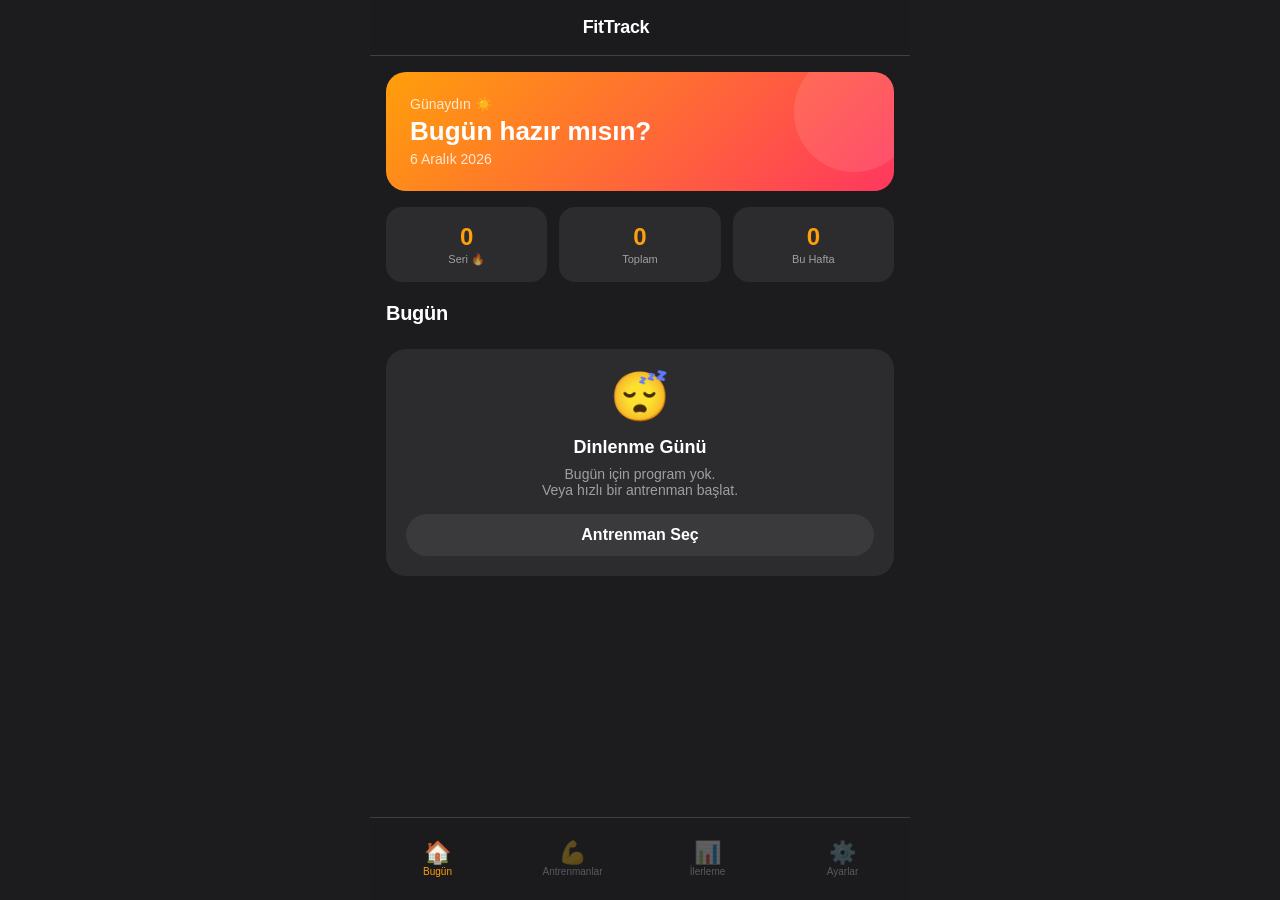
==== docs/index.html @ 22bdd84f "initial: FitTrack v1.1" ====
﻿<!DOCTYPE html>
<html lang="tr">
<head>
  <meta charset="UTF-8">
  <meta name="viewport" content="width=device-width, initial-scale=1.0, viewport-fit=cover, user-scalable=no">
  <meta name="theme-color" content="#1C1C1E">

  <!-- iOS PWA -->
  <meta name="apple-mobile-web-app-capable" content="yes">
  <meta name="apple-mobile-web-app-status-bar-style" content="black-translucent">
  <meta name="apple-mobile-web-app-title" content="FitTrack">

  <!-- iOS Icons -->
  <link rel="apple-touch-icon" href="icon-192.png">
  <link rel="apple-touch-icon" sizes="180x180" href="icon-192.png">

  <link rel="icon" type="image/png" sizes="192x192" href="icon-192.png">
  <link rel="manifest" href="manifest.json">

  <title>FitTrack — Antrenman Takibi</title>
  <style>
/* ═══════════════════════════════════════════════
   FitTrack — Dark Design System
   ═══════════════════════════════════════════════ */

/* ── Reset & Base ─────────────────────────────── */
*, *::before, *::after { box-sizing: border-box; margin: 0; padding: 0; }

:root {
  /* Backgrounds */
  --bg-primary:   #1C1C1E;
  --bg-secondary: #2C2C2E;
  --bg-tertiary:  #3A3A3C;
  --bg-elevated:  #48484A;

  /* Brand */
  --primary:      #FF9F0A;
  --primary-dim:  rgba(255,159,10,.18);
  --accent:       #FF375F;
  --accent-dim:   rgba(255,55,95,.18);
  --success:      #30D158;
  --success-dim:  rgba(48,209,88,.18);
  --info:         #0A84FF;
  --info-dim:     rgba(10,132,255,.18);
  --warning:      #FFD60A;

  /* Text */
  --text-primary:   #FFFFFF;
  --text-secondary: rgba(235,235,245,.6);
  --text-tertiary:  rgba(235,235,245,.3);
  --text-on-accent: #FFFFFF;

  /* Separators */
  --separator:       rgba(84,84,88,.65);
  --separator-solid: #38383A;

  /* Shadows */
  --shadow-sm: 0 1px 3px rgba(0,0,0,.4);
  --shadow-md: 0 4px 12px rgba(0,0,0,.5);
  --shadow-lg: 0 8px 32px rgba(0,0,0,.6);

  /* Radius */
  --r-sm: 8px;
  --r-md: 12px;
  --r-lg: 16px;
  --r-xl: 20px;
  --r-full: 9999px;

  /* Spacing */
  --sp-1: 4px;
  --sp-2: 8px;
  --sp-3: 12px;
  --sp-4: 16px;
  --sp-5: 20px;
  --sp-6: 24px;
  --sp-8: 32px;

  /* Layout */
  --header-h: 56px;
  --tab-h:    83px;
  --max-w:    540px;

  /* Typography */
  --font-base: -apple-system, BlinkMacSystemFont, 'SF Pro Display', 'Segoe UI', sans-serif;
}

html { font-size: 16px; -webkit-text-size-adjust: 100%; }

body {
  font-family: var(--font-base);
  background: var(--bg-primary);
  color: var(--text-primary);
  height: 100dvh;
  overflow: hidden;
  -webkit-tap-highlight-color: transparent;
  -webkit-user-select: none;
  user-select: none;
}

/* ── App Shell ───────────────────────────────── */
#app {
  display: flex;
  flex-direction: column;
  height: 100dvh;
  max-width: var(--max-w);
  margin: 0 auto;
  position: relative;
}

/* ── Header ──────────────────────────────────── */
.app-header {
  display: flex;
  align-items: center;
  justify-content: space-between;
  height: var(--header-h);
  padding: 0 var(--sp-4);
  padding-top: env(safe-area-inset-top);
  background: rgba(28,28,30,.9);
  backdrop-filter: saturate(180%) blur(12px);
  -webkit-backdrop-filter: saturate(180%) blur(12px);
  border-bottom: 1px solid var(--separator);
  position: sticky;
  top: 0;
  z-index: 100;
  flex-shrink: 0;
}

.header-title {
  font-size: 18px;
  font-weight: 700;
  letter-spacing: -.3px;
  color: var(--text-primary);
  flex: 1;
  text-align: center;
}

.header-actions {
  display: flex;
  gap: var(--sp-2);
  min-width: 48px;
  justify-content: flex-end;
}

/* ── Main Content ────────────────────────────── */
.main-content {
  flex: 1;
  overflow-y: auto;
  overflow-x: hidden;
  -webkit-overflow-scrolling: touch;
  overscroll-behavior: contain;
  padding-bottom: calc(var(--tab-h) + var(--sp-4));
}

/* ── Tab Bar ─────────────────────────────────── */
.tab-bar {
  display: flex;
  background: rgba(28,28,30,.92);
  backdrop-filter: saturate(180%) blur(12px);
  -webkit-backdrop-filter: saturate(180%) blur(12px);
  border-top: 1px solid var(--separator);
  padding-bottom: env(safe-area-inset-bottom);
  height: var(--tab-h);
  position: sticky;
  bottom: 0;
  flex-shrink: 0;
  z-index: 100;
}

.tab-btn {
  flex: 1;
  display: flex;
  flex-direction: column;
  align-items: center;
  justify-content: center;
  gap: 2px;
  background: none;
  border: none;
  color: var(--text-tertiary);
  cursor: pointer;
  padding: var(--sp-2) 0;
  transition: color .15s;
  -webkit-tap-highlight-color: transparent;
}

.tab-btn.active {
  color: var(--primary);
}

.tab-icon { font-size: 22px; line-height: 1; }
.tab-label { font-size: 10px; font-weight: 500; }

/* ── Buttons ─────────────────────────────────── */
.btn {
  display: inline-flex;
  align-items: center;
  justify-content: center;
  gap: var(--sp-2);
  padding: 12px var(--sp-5);
  border: none;
  border-radius: var(--r-full);
  font-family: var(--font-base);
  font-size: 16px;
  font-weight: 600;
  cursor: pointer;
  transition: opacity .12s, transform .08s;
  -webkit-tap-highlight-color: transparent;
  white-space: nowrap;
}

.btn:active { opacity: .75; transform: scale(.97); }

.btn-primary   { background: var(--primary); color: #000; }
.btn-accent    { background: var(--accent);  color: #fff; }
.btn-success   { background: var(--success); color: #000; }
.btn-secondary { background: var(--bg-tertiary); color: var(--text-primary); }
.btn-ghost     { background: transparent; color: var(--text-secondary); border: 1px solid var(--separator); }
.btn-danger    { background: var(--accent); color: #fff; }
.btn-block     { width: 100%; }

.btn-sm { font-size: 14px; padding: 8px var(--sp-4); }
.btn-xs { font-size: 12px; padding: 6px var(--sp-3); border-radius: var(--r-sm); }

.btn-icon {
  background: none;
  border: none;
  color: var(--text-secondary);
  font-size: 18px;
  cursor: pointer;
  padding: var(--sp-2);
  border-radius: var(--r-full);
  min-width: 36px;
  min-height: 36px;
  display: flex;
  align-items: center;
  justify-content: center;
  -webkit-tap-highlight-color: transparent;
  transition: background .12s;
}
.btn-icon:active { background: var(--bg-tertiary); }

/* ── Cards ───────────────────────────────────── */
.card {
  background: var(--bg-secondary);
  border-radius: var(--r-lg);
  padding: var(--sp-4);
  box-shadow: var(--shadow-sm);
}

.card-list {
  display: flex;
  flex-direction: column;
  gap: var(--sp-3);
  padding: var(--sp-4);
}

/* Workout Card */
.workout-card {
  background: var(--bg-secondary);
  border-radius: var(--r-lg);
  padding: var(--sp-4);
  display: flex;
  align-items: center;
  gap: var(--sp-3);
  cursor: pointer;
  transition: background .12s;
  box-shadow: var(--shadow-sm);
}
.workout-card:active { background: var(--bg-tertiary); }

.workout-card-icon {
  width: 48px;
  height: 48px;
  border-radius: var(--r-md);
  display: flex;
  align-items: center;
  justify-content: center;
  font-size: 24px;
  flex-shrink: 0;
}

.workout-card-body { flex: 1; min-width: 0; }
.workout-card-name { font-size: 16px; font-weight: 600; }
.workout-card-meta { font-size: 13px; color: var(--text-secondary); margin-top: 2px; }
.workout-card-chevron { color: var(--text-tertiary); font-size: 18px; }

/* Exercise Card */
.exercise-card {
  background: var(--bg-secondary);
  border-radius: var(--r-lg);
  padding: var(--sp-4);
  display: flex;
  align-items: center;
  gap: var(--sp-3);
  cursor: pointer;
  transition: background .12s;
}
.exercise-card:active { background: var(--bg-tertiary); }
.exercise-card.selected { background: var(--primary-dim); border: 1px solid var(--primary); }

.exercise-card-icon {
  width: 44px;
  height: 44px;
  border-radius: var(--r-md);
  background: var(--bg-tertiary);
  display: flex;
  align-items: center;
  justify-content: center;
  font-size: 22px;
  flex-shrink: 0;
}

.exercise-card-body { flex: 1; min-width: 0; }
.exercise-card-name { font-size: 15px; font-weight: 600; }
.exercise-card-sub  { font-size: 12px; color: var(--text-secondary); margin-top: 2px; }
.exercise-card-check { color: var(--primary); font-size: 20px; }

/* ── Section Headers ─────────────────────────── */
.section-header {
  padding: var(--sp-5) var(--sp-4) var(--sp-2);
  display: flex;
  align-items: center;
  justify-content: space-between;
}

.section-title {
  font-size: 20px;
  font-weight: 700;
  letter-spacing: -.3px;
}

.section-action {
  font-size: 14px;
  color: var(--primary);
  cursor: pointer;
  background: none;
  border: none;
  font-family: var(--font-base);
  font-weight: 500;
  padding: 0;
}

/* ── Badge / Chip ────────────────────────────── */
.badge {
  display: inline-flex;
  align-items: center;
  padding: 3px 10px;
  border-radius: var(--r-full);
  font-size: 12px;
  font-weight: 600;
}

.badge-push    { background: rgba(255,159,10,.2); color: #FF9F0A; }
.badge-pull    { background: rgba(10,132,255,.2); color: #0A84FF; }
.badge-legs    { background: rgba(48,209,88,.2);  color: #30D158; }
.badge-core    { background: rgba(255,214,10,.2); color: #FFD60A; }
.badge-fullbody{ background: rgba(191,90,242,.2); color: #BF5AF2; }
.badge-cardio  { background: rgba(255,55,95,.2);  color: #FF375F; }
.badge-esneklik{ background: rgba(100,210,255,.2);color: #64D2FF; }

.category-chips {
  display: flex;
  gap: var(--sp-2);
  padding: var(--sp-2) var(--sp-4);
  overflow-x: auto;
  scrollbar-width: none;
  flex-shrink: 0;
}
.category-chips::-webkit-scrollbar { display: none; }

.chip {
  flex-shrink: 0;
  padding: 6px 14px;
  border-radius: var(--r-full);
  font-size: 13px;
  font-weight: 600;
  background: var(--bg-secondary);
  color: var(--text-secondary);
  border: none;
  cursor: pointer;
  transition: background .12s, color .12s;
  -webkit-tap-highlight-color: transparent;
}
.chip.active { background: var(--primary); color: #000; }

/* ── Forms / Inputs ──────────────────────────── */
.form-group { display: flex; flex-direction: column; gap: var(--sp-2); }

.form-label {
  font-size: 13px;
  font-weight: 500;
  color: var(--text-secondary);
  padding-left: 2px;
}

.form-input, .form-textarea, .form-select {
  background: var(--bg-secondary);
  border: 1px solid var(--separator);
  border-radius: var(--r-md);
  color: var(--text-primary);
  font-family: var(--font-base);
  font-size: 16px;
  padding: 12px var(--sp-4);
  width: 100%;
  outline: none;
  -webkit-appearance: none;
  appearance: none;
  transition: border-color .15s;
}
.form-input:focus, .form-textarea:focus {
  border-color: var(--primary);
}
.form-textarea { resize: none; min-height: 80px; }

.form-section {
  background: var(--bg-secondary);
  border-radius: var(--r-lg);
  padding: var(--sp-4);
  display: flex;
  flex-direction: column;
  gap: var(--sp-4);
  margin: 0 var(--sp-4);
}

/* ── Toast ───────────────────────────────────── */
#toast-container {
  position: fixed;
  top: calc(var(--header-h) + env(safe-area-inset-top) + var(--sp-3));
  left: 50%;
  transform: translateX(-50%);
  z-index: 300;
  display: flex;
  flex-direction: column;
  gap: var(--sp-2);
  pointer-events: none;
  width: calc(100% - var(--sp-8));
  max-width: 380px;
}

.toast {
  background: var(--bg-elevated);
  color: var(--text-primary);
  padding: 12px var(--sp-4);
  border-radius: var(--r-lg);
  font-size: 14px;
  font-weight: 500;
  box-shadow: var(--shadow-lg);
  animation: toastIn .25s ease-out;
  border-left: 3px solid var(--primary);
}
.toast.error  { border-left-color: var(--accent); }
.toast.success{ border-left-color: var(--success); }

@keyframes toastIn {
  from { opacity: 0; transform: translateY(-8px) scale(.96); }
  to   { opacity: 1; transform: translateY(0) scale(1); }
}

/* ── Modal ───────────────────────────────────── */
.modal-overlay {
  position: fixed;
  inset: 0;
  background: rgba(0,0,0,.7);
  z-index: 200;
  display: flex;
  align-items: flex-end;
  padding-bottom: env(safe-area-inset-bottom);
}
.modal-overlay.centered { align-items: center; padding: var(--sp-4); }
.modal-overlay.hidden { display: none; }

.modal-card {
  background: var(--bg-secondary);
  border-radius: var(--r-xl) var(--r-xl) 0 0;
  padding: var(--sp-6) var(--sp-4) var(--sp-4);
  width: 100%;
  max-width: var(--max-w);
  margin: 0 auto;
  box-shadow: var(--shadow-lg);
  animation: slideUp .25s ease-out;
}
.modal-overlay.centered .modal-card {
  border-radius: var(--r-xl);
}

@keyframes slideUp {
  from { transform: translateY(30px); opacity: .5; }
  to   { transform: translateY(0);    opacity: 1; }
}

.modal-title { font-size: 18px; font-weight: 700; margin-bottom: var(--sp-2); }
.modal-message { font-size: 15px; color: var(--text-secondary); margin-bottom: var(--sp-5); }

.modal-actions {
  display: flex;
  flex-direction: column;
  gap: var(--sp-3);
}

/* ── Rest Timer Overlay ──────────────────────── */
.rest-overlay {
  position: fixed;
  inset: 0;
  background: rgba(0,0,0,.92);
  z-index: 250;
  display: flex;
  align-items: center;
  justify-content: center;
}
.rest-overlay.hidden { display: none; }

.rest-card {
  display: flex;
  flex-direction: column;
  align-items: center;
  gap: var(--sp-5);
  padding: var(--sp-6);
}

.rest-label {
  font-size: 16px;
  color: var(--text-secondary);
  font-weight: 500;
  letter-spacing: .5px;
  text-transform: uppercase;
  font-size: 12px;
}

.rest-timer-wrap {
  position: relative;
  width: 160px;
  height: 160px;
  display: flex;
  align-items: center;
  justify-content: center;
}

.rest-ring {
  position: absolute;
  inset: 0;
  transform: rotate(-90deg);
  width: 100%;
  height: 100%;
}

.rest-ring-bg {
  fill: none;
  stroke: var(--bg-tertiary);
  stroke-width: 8;
}

.rest-ring-fg {
  fill: none;
  stroke: var(--primary);
  stroke-width: 8;
  stroke-linecap: round;
  stroke-dasharray: 327;
  stroke-dashoffset: 0;
  transition: stroke-dashoffset 1s linear;
}

.rest-countdown {
  font-size: 56px;
  font-weight: 700;
  color: var(--text-primary);
  font-variant-numeric: tabular-nums;
  position: relative;
  z-index: 1;
}

.rest-presets {
  display: flex;
  gap: var(--sp-2);
}

.preset-btn {
  padding: 6px 14px;
  border-radius: var(--r-full);
  background: var(--bg-secondary);
  color: var(--text-secondary);
  border: none;
  font-size: 13px;
  font-weight: 600;
  cursor: pointer;
  font-family: var(--font-base);
  transition: background .12s, color .12s;
}
.preset-btn.active { background: var(--primary); color: #000; }

.rest-actions {
  display: flex;
  gap: var(--sp-3);
}

/* ── Fullscreen Overlays ─────────────────────── */
.fullscreen-overlay {
  position: fixed;
  inset: 0;
  background: var(--bg-primary);
  z-index: 150;
  display: flex;
  flex-direction: column;
  max-width: var(--max-w);
  margin: 0 auto;
}
.fullscreen-overlay.hidden { display: none; }

.overlay-header {
  display: flex;
  align-items: center;
  justify-content: space-between;
  padding: calc(env(safe-area-inset-top) + var(--sp-3)) var(--sp-4) var(--sp-3);
  border-bottom: 1px solid var(--separator);
  flex-shrink: 0;
}
.overlay-header h2 {
  font-size: 17px;
  font-weight: 600;
}

.overlay-search {
  padding: var(--sp-2) var(--sp-4);
  flex-shrink: 0;
}

.search-input {
  background: var(--bg-secondary);
  border: 1px solid var(--separator);
  border-radius: var(--r-full);
  color: var(--text-primary);
  font-family: var(--font-base);
  font-size: 16px;
  padding: 10px var(--sp-4);
  width: 100%;
  outline: none;
  -webkit-appearance: none;
}

.overlay-list {
  flex: 1;
  overflow-y: auto;
  -webkit-overflow-scrolling: touch;
  padding: var(--sp-2) var(--sp-4) var(--sp-8);
  display: flex;
  flex-direction: column;
  gap: var(--sp-2);
}

/* ── Home Screen ─────────────────────────────── */
.home-hero {
  margin: var(--sp-4);
  background: linear-gradient(135deg, #FF9F0A 0%, #FF375F 100%);
  border-radius: var(--r-xl);
  padding: var(--sp-6);
  position: relative;
  overflow: hidden;
}
.home-hero::after {
  content: '';
  position: absolute;
  right: -20px;
  top: -20px;
  width: 120px;
  height: 120px;
  border-radius: 50%;
  background: rgba(255,255,255,.1);
}

.home-hero-greeting { font-size: 14px; color: rgba(255,255,255,.8); font-weight: 500; }
.home-hero-title { font-size: 26px; font-weight: 800; color: #fff; margin-top: var(--sp-1); }
.home-hero-subtitle { font-size: 14px; color: rgba(255,255,255,.8); margin-top: var(--sp-1); }

.stats-row {
  display: grid;
  grid-template-columns: repeat(3, 1fr);
  gap: var(--sp-3);
  padding: 0 var(--sp-4);
  margin-top: var(--sp-4);
}

.stat-card {
  background: var(--bg-secondary);
  border-radius: var(--r-lg);
  padding: var(--sp-4);
  text-align: center;
}
.stat-card-value { font-size: 24px; font-weight: 700; color: var(--primary); }
.stat-card-label { font-size: 11px; color: var(--text-secondary); margin-top: 2px; font-weight: 500; }

.today-workout-card {
  margin: var(--sp-4);
  background: var(--bg-secondary);
  border-radius: var(--r-xl);
  padding: var(--sp-5);
  cursor: pointer;
  transition: background .12s;
}
.today-workout-card:active { background: var(--bg-tertiary); }

.today-badge {
  font-size: 11px;
  font-weight: 700;
  color: var(--primary);
  text-transform: uppercase;
  letter-spacing: .5px;
}
.today-workout-name {
  font-size: 20px;
  font-weight: 700;
  margin-top: var(--sp-2);
}
.today-workout-meta {
  font-size: 13px;
  color: var(--text-secondary);
  margin-top: var(--sp-1);
}
.today-start-btn {
  margin-top: var(--sp-4);
  width: 100%;
}

.rest-day-card {
  margin: var(--sp-4);
  background: var(--bg-secondary);
  border-radius: var(--r-xl);
  padding: var(--sp-5);
  text-align: center;
}
.rest-day-icon { font-size: 48px; }
.rest-day-title { font-size: 18px; font-weight: 700; margin-top: var(--sp-3); }
.rest-day-sub { font-size: 14px; color: var(--text-secondary); margin-top: var(--sp-2); }

/* ── Active Workout ──────────────────────────── */
.active-workout-wrap {
  display: flex;
  flex-direction: column;
  height: 100%;
  padding-bottom: 0;
}

.active-header {
  padding: var(--sp-4);
  background: var(--bg-secondary);
  border-radius: 0 0 var(--r-xl) var(--r-xl);
  flex-shrink: 0;
}
.active-timer {
  font-size: 14px;
  color: var(--text-secondary);
  text-align: center;
  margin-bottom: var(--sp-1);
}
.active-timer span {
  font-size: 28px;
  font-weight: 700;
  color: var(--primary);
  font-variant-numeric: tabular-nums;
}

.exercise-progress-bar {
  height: 4px;
  background: var(--bg-tertiary);
  border-radius: var(--r-full);
  overflow: hidden;
  margin-top: var(--sp-3);
}
.exercise-progress-fill {
  height: 100%;
  background: var(--primary);
  border-radius: var(--r-full);
  transition: width .3s ease;
}

.active-exercise-card {
  margin: var(--sp-4);
  background: var(--bg-secondary);
  border-radius: var(--r-xl);
  padding: var(--sp-5);
  flex-shrink: 0;
}
.active-exercise-badge {
  font-size: 11px;
  font-weight: 700;
  color: var(--text-secondary);
  text-transform: uppercase;
  letter-spacing: .5px;
}
.active-exercise-name {
  font-size: 22px;
  font-weight: 700;
  margin-top: var(--sp-1);
}
.active-exercise-target {
  font-size: 14px;
  color: var(--text-secondary);
  margin-top: var(--sp-2);
}

/* Set Table */
.set-table-wrap {
  margin: 0 var(--sp-4);
  flex: 1;
  overflow-y: auto;
  -webkit-overflow-scrolling: touch;
}

.set-table {
  width: 100%;
  border-collapse: collapse;
}

.set-table thead th {
  font-size: 12px;
  font-weight: 600;
  color: var(--text-tertiary);
  text-transform: uppercase;
  letter-spacing: .5px;
  padding: var(--sp-2) var(--sp-2);
  text-align: center;
}

.set-table tbody tr {
  border-bottom: 1px solid var(--separator);
}

.set-table tbody tr.set-done {
  background: var(--success-dim);
}

.set-table td {
  padding: var(--sp-3) var(--sp-2);
  text-align: center;
  font-size: 15px;
}

.set-num {
  width: 36px;
  font-weight: 600;
  color: var(--text-secondary);
}

.set-prev {
  font-size: 13px;
  color: var(--text-tertiary);
}

.set-input {
  background: var(--bg-tertiary);
  border: none;
  border-radius: var(--r-sm);
  color: var(--text-primary);
  font-family: var(--font-base);
  font-size: 16px;
  font-weight: 600;
  text-align: center;
  width: 60px;
  padding: 6px var(--sp-2);
  outline: none;
  -webkit-appearance: none;
}
.set-input:focus { border: 1px solid var(--primary); }

.set-check-btn {
  width: 36px;
  height: 36px;
  border-radius: var(--r-full);
  border: 2px solid var(--separator);
  background: none;
  color: var(--text-tertiary);
  font-size: 16px;
  cursor: pointer;
  display: flex;
  align-items: center;
  justify-content: center;
  transition: background .12s, border-color .12s;
}
.set-done .set-check-btn {
  background: var(--success);
  border-color: var(--success);
  color: #000;
}

.active-nav {
  display: flex;
  gap: var(--sp-3);
  padding: var(--sp-4);
  flex-shrink: 0;
}

.add-set-btn {
  display: flex;
  align-items: center;
  justify-content: center;
  gap: var(--sp-2);
  width: 100%;
  padding: var(--sp-3);
  background: var(--bg-secondary);
  border: 1px dashed var(--separator);
  border-radius: var(--r-md);
  color: var(--primary);
  font-family: var(--font-base);
  font-size: 14px;
  font-weight: 600;
  cursor: pointer;
  margin: var(--sp-3) var(--sp-4) 0;
}

/* ── Progress Screen ─────────────────────────── */
.progress-hero {
  margin: var(--sp-4);
  background: var(--bg-secondary);
  border-radius: var(--r-xl);
  padding: var(--sp-5);
}

.progress-stats {
  display: grid;
  grid-template-columns: repeat(2, 1fr);
  gap: var(--sp-3);
}

.progress-stat {
  text-align: center;
  padding: var(--sp-3);
  background: var(--bg-tertiary);
  border-radius: var(--r-md);
}
.progress-stat-val { font-size: 28px; font-weight: 700; color: var(--primary); }
.progress-stat-lbl { font-size: 12px; color: var(--text-secondary); margin-top: 2px; }

.chart-card {
  margin: 0 var(--sp-4);
  background: var(--bg-secondary);
  border-radius: var(--r-xl);
  padding: var(--sp-5);
}
.chart-title {
  font-size: 16px;
  font-weight: 700;
  margin-bottom: var(--sp-4);
}

canvas.bar-chart {
  width: 100%;
  display: block;
  border-radius: var(--r-sm);
}

/* Frequency Heatmap */
.heatmap-grid {
  display: grid;
  grid-template-columns: repeat(7, 1fr);
  gap: 4px;
  margin-top: var(--sp-3);
}

.heatmap-day {
  aspect-ratio: 1;
  border-radius: 3px;
  background: var(--bg-tertiary);
}
.heatmap-day.active-day { background: var(--primary); }

/* PR List */
.pr-list { display: flex; flex-direction: column; gap: var(--sp-2); }

.pr-item {
  display: flex;
  align-items: center;
  justify-content: space-between;
  background: var(--bg-secondary);
  border-radius: var(--r-md);
  padding: var(--sp-3) var(--sp-4);
}
.pr-name { font-size: 14px; font-weight: 600; }
.pr-val  { font-size: 14px; color: var(--primary); font-weight: 700; }

/* ── Settings Screen ─────────────────────────── */
.settings-section {
  margin: var(--sp-4);
  background: var(--bg-secondary);
  border-radius: var(--r-xl);
  overflow: hidden;
}

.settings-row {
  display: flex;
  align-items: center;
  justify-content: space-between;
  padding: var(--sp-4);
  border-bottom: 1px solid var(--separator);
  cursor: pointer;
  transition: background .1s;
}
.settings-row:last-child { border-bottom: none; }
.settings-row:active { background: var(--bg-tertiary); }

.settings-row-label {
  display: flex;
  flex-direction: column;
  gap: 2px;
}
.settings-row-title { font-size: 16px; font-weight: 500; }
.settings-row-sub   { font-size: 13px; color: var(--text-secondary); }
.settings-row-value { font-size: 14px; color: var(--text-secondary); }

/* Toggle Switch */
.toggle {
  width: 51px;
  height: 31px;
  background: var(--bg-tertiary);
  border-radius: var(--r-full);
  position: relative;
  cursor: pointer;
  transition: background .2s;
  flex-shrink: 0;
  border: none;
}
.toggle.on { background: var(--success); }
.toggle::after {
  content: '';
  position: absolute;
  width: 27px;
  height: 27px;
  background: #fff;
  border-radius: 50%;
  top: 2px;
  left: 2px;
  transition: transform .2s;
  box-shadow: 0 1px 4px rgba(0,0,0,.3);
}
.toggle.on::after { transform: translateX(20px); }

/* ── Workout Builder ─────────────────────────── */
.builder-exercise-item {
  display: flex;
  align-items: center;
  gap: var(--sp-3);
  background: var(--bg-secondary);
  border-radius: var(--r-lg);
  padding: var(--sp-3) var(--sp-4);
}

.builder-exercise-icon {
  font-size: 20px;
  width: 36px;
  text-align: center;
  flex-shrink: 0;
}
.builder-exercise-info { flex: 1 }
.builder-exercise-name { font-size: 15px; font-weight: 600; }
.builder-exercise-sets { font-size: 12px; color: var(--text-secondary); }
.builder-remove-btn {
  background: none;
  border: none;
  color: var(--accent);
  font-size: 20px;
  cursor: pointer;
  padding: var(--sp-1);
}

/* ── Log History ─────────────────────────────── */
.log-card {
  background: var(--bg-secondary);
  border-radius: var(--r-lg);
  padding: var(--sp-4);
}
.log-card-date  { font-size: 12px; color: var(--text-secondary); margin-bottom: var(--sp-1); }
.log-card-name  { font-size: 16px; font-weight: 700; }
.log-card-stats { display: flex; gap: var(--sp-4); margin-top: var(--sp-2); }
.log-card-stat  { font-size: 13px; color: var(--text-secondary); }
.log-card-stat strong { color: var(--primary); }

/* ── Empty States ────────────────────────────── */
.empty-state {
  text-align: center;
  padding: var(--sp-8) var(--sp-4);
  display: flex;
  flex-direction: column;
  align-items: center;
  gap: var(--sp-3);
}
.empty-state-icon { font-size: 56px; }
.empty-state-title { font-size: 20px; font-weight: 700; }
.empty-state-sub { font-size: 15px; color: var(--text-secondary); max-width: 280px; }

/* ── Utilities ───────────────────────────────── */
.hidden { display: none !important; }

.text-center { text-align: center; }
.text-primary { color: var(--text-primary) !important; }
.text-secondary { color: var(--text-secondary) !important; }
.text-muted { color: var(--text-tertiary) !important; }
.text-accent { color: var(--primary) !important; }
.text-success { color: var(--success) !important; }
.text-danger { color: var(--accent) !important; }

.mt-1 { margin-top: var(--sp-1); }
.mt-2 { margin-top: var(--sp-2); }
.mt-3 { margin-top: var(--sp-3); }
.mt-4 { margin-top: var(--sp-4); }
.mt-5 { margin-top: var(--sp-5); }

.p-4 { padding: var(--sp-4); }

.flex { display: flex; }
.flex-col { flex-direction: column; }
.items-center { align-items: center; }
.justify-between { justify-content: space-between; }
.gap-2 { gap: var(--sp-2); }
.gap-3 { gap: var(--sp-3); }

.divider {
  height: 1px;
  background: var(--separator);
  margin: var(--sp-1) 0;
}

/* ── Animations ──────────────────────────────── */
@keyframes fadeIn {
  from { opacity: 0; }
  to   { opacity: 1; }
}

@keyframes scaleIn {
  from { transform: scale(.9); opacity: 0; }
  to   { transform: scale(1);  opacity: 1; }
}

.screen-enter {
  animation: fadeIn .2s ease-out;
}

/* ── Scrollbar ───────────────────────────────── */
* { scrollbar-width: none; }
*::-webkit-scrollbar { display: none; }

/* ── Safe areas ──────────────────────────────── */
.safe-top    { padding-top: env(safe-area-inset-top); }
.safe-bottom { padding-bottom: env(safe-area-inset-bottom); }

</style>
</head>
<body>

  <!-- Toast -->
  <div id="toast-container" aria-live="polite" aria-atomic="true"></div>

  <!-- Modal Overlay -->
  <div id="modal-overlay" class="modal-overlay hidden" role="dialog" aria-modal="true">
    <div class="modal-card" id="modal-card">
      <h3 class="modal-title" id="modal-title"></h3>
      <p class="modal-message" id="modal-message"></p>
      <div class="modal-actions" id="modal-actions"></div>
    </div>
  </div>

  <!-- Rest Timer Overlay -->
  <div id="rest-overlay" class="rest-overlay hidden" role="dialog" aria-modal="true">
    <div class="rest-card">
      <p class="rest-label">Dinlenme Süresi</p>
      <div class="rest-timer-wrap">
        <svg class="rest-ring" viewBox="0 0 120 120">
          <circle class="rest-ring-bg" cx="60" cy="60" r="52"/>
          <circle class="rest-ring-fg" id="rest-ring-fg" cx="60" cy="60" r="52"/>
        </svg>
        <span class="rest-countdown" id="rest-countdown">60</span>
      </div>
      <div class="rest-presets">
        <button class="preset-btn" data-sec="30">30s</button>
        <button class="preset-btn" data-sec="60">60s</button>
        <button class="preset-btn active" data-sec="90">90s</button>
        <button class="preset-btn" data-sec="120">2dk</button>
        <button class="preset-btn" data-sec="180">3dk</button>
      </div>
      <div class="rest-actions">
        <button class="btn btn-ghost" id="rest-skip-btn">Atla</button>
        <button class="btn btn-primary" id="rest-add30-btn">+30s</button>
      </div>
    </div>
  </div>

  <!-- Exercise Picker Overlay -->
  <div id="exercise-picker-overlay" class="fullscreen-overlay hidden">
    <div class="overlay-header">
      <button class="btn-icon" id="exercise-picker-close">✕</button>
      <h2>Egzersiz Seç</h2>
      <span></span>
    </div>
    <div class="overlay-search">
      <input type="search" id="picker-search" class="search-input" placeholder="Egzersiz ara…">
    </div>
    <div class="category-chips" id="picker-category-chips"></div>
    <div class="overlay-list" id="picker-exercise-list"></div>
  </div>

  <!-- App Shell -->
  <div id="app">
    <!-- Header -->
    <header class="app-header" id="app-header">
      <button class="btn-icon header-back hidden" id="header-back">←</button>
      <h1 class="header-title" id="header-title">FitTrack</h1>
      <div class="header-actions" id="header-actions"></div>
    </header>

    <!-- Main Content -->
    <main id="main-content" class="main-content"></main>

    <!-- Tab Bar -->
    <nav class="tab-bar" id="tab-bar" role="tablist">
      <button class="tab-btn active" data-route="home" role="tab" aria-selected="true">
        <span class="tab-icon">🏠</span>
        <span class="tab-label">Bugün</span>
      </button>
      <button class="tab-btn" data-route="workouts" role="tab" aria-selected="false">
        <span class="tab-icon">💪</span>
        <span class="tab-label">Antrenmanlar</span>
      </button>
      <button class="tab-btn" data-route="progress" role="tab" aria-selected="false">
        <span class="tab-icon">📊</span>
        <span class="tab-label">İlerleme</span>
      </button>
      <button class="tab-btn" data-route="settings" role="tab" aria-selected="false">
        <span class="tab-icon">⚙️</span>
        <span class="tab-label">Ayarlar</span>
      </button>
    </nav>
  </div>

  <script>
/* exercises.js — FitTrack Egzersiz Kütüphanesi */
/* 54 egzersiz: Push×8, Pull×8, Legs×8, Core×8, FullBody×6, Cardio×6, Esneklik×10 */

const EXERCISE_DATA = [
  /* ── PUSH ─────────────────────────────────── */
  {
    id: 'ex_bench_press',
    name: 'Bench Press',
    nameTR: 'Göğüs',
    category: 'Push',
    muscleGroup: 'Göğüs (Pectoralis Major)',
    equipment: 'Barbell',
    type: 'weight',
    icon: '🏋️',
    instructions: 'Sırtüstü yat, bar omuz genişliğinde tut. Göğse indir, tam uzayana kadar it.',
    isCustom: false
  },
  {
    id: 'ex_incline_bench',
    name: 'Incline Bench Press',
    nameTR: 'Üst Göğüs',
    category: 'Push',
    muscleGroup: 'Üst Göğüs, Ön Omuz',
    equipment: 'Barbell',
    type: 'weight',
    icon: '🏋️',
    instructions: '30-45° eğimli bankta göğüs presi uygula. Üst göğüs vurgusu için.',
    isCustom: false
  },
  {
    id: 'ex_overhead_press',
    name: 'Overhead Press',
    nameTR: 'Omuz',
    category: 'Push',
    muscleGroup: 'Ön/Yan Omuz, Triceps',
    equipment: 'Barbell',
    type: 'weight',
    icon: '💪',
    instructions: 'Ayakta dur, bar çeneye yakın tut. Başın üstüne kadar it, kontrollü indir.',
    isCustom: false
  },
  {
    id: 'ex_lateral_raise',
    name: 'Lateral Raise',
    nameTR: 'Yan Omuz',
    category: 'Push',
    muscleGroup: 'Yan Omuz (Medial Deltoid)',
    equipment: 'Dumbbell',
    type: 'weight',
    icon: '🏋️',
    instructions: 'Dumbbellları yanlara kaldır. Dirsekler hafif bükülü, omuz hizasına kadar.',
    isCustom: false
  },
  {
    id: 'ex_front_raise',
    name: 'Front Raise',
    nameTR: 'Ön Omuz',
    category: 'Push',
    muscleGroup: 'Ön Omuz (Anterior Deltoid)',
    equipment: 'Dumbbell',
    type: 'weight',
    icon: '💪',
    instructions: 'Dumbbellları öne kaldır. Omuz hizasına kadar kontrollü.',
    isCustom: false
  },
  {
    id: 'ex_tricep_pushdown',
    name: 'Tricep Pushdown',
    nameTR: 'Triceps',
    category: 'Push',
    muscleGroup: 'Triceps',
    equipment: 'Cable',
    type: 'weight',
    icon: '💪',
    instructions: 'Kablo makinesinde, kolları aşağı it. Dirsekleri sabitle.',
    isCustom: false
  },
  {
    id: 'ex_skull_crusher',
    name: 'Skull Crusher',
    nameTR: 'Triceps İzole',
    category: 'Push',
    muscleGroup: 'Triceps',
    equipment: 'Barbell',
    type: 'weight',
    icon: '🏋️',
    instructions: 'Sırtüstü yat, bar alın üstüne indir. Dirsekleri sabit tut.',
    isCustom: false
  },
  {
    id: 'ex_pushup',
    name: 'Push-Up',
    nameTR: 'Şınav',
    category: 'Push',
    muscleGroup: 'Göğüs, Triceps, Ön Omuz',
    equipment: 'Bodyweight',
    type: 'bodyweight',
    icon: '🤸',
    instructions: 'Eller omuz genişliğinde, vücut düz. Göğsü yere değdir, tam uzat.',
    isCustom: false
  },

  /* ── PULL ─────────────────────────────────── */
  {
    id: 'ex_deadlift',
    name: 'Deadlift',
    nameTR: 'Ölü Kaldırış',
    category: 'Pull',
    muscleGroup: 'Sırt, Gluteus, Hamstring',
    equipment: 'Barbell',
    type: 'weight',
    icon: '🏋️',
    instructions: 'Bar ayak önünde, kalçaları aşağı çek. Sırtı düz tut, kalça ile it.',
    isCustom: false
  },
  {
    id: 'ex_pullup',
    name: 'Pull-Up',
    nameTR: 'Barfikse',
    category: 'Pull',
    muscleGroup: 'Latissimus, Biceps',
    equipment: 'Bodyweight',
    type: 'bodyweight',
    icon: '🤸',
    instructions: 'Çubuğa sarıl, göğsü bar hizasına kadar çek. Kontrollü in.',
    isCustom: false
  },
  {
    id: 'ex_barbell_row',
    name: 'Barbell Row',
    nameTR: 'Bent-Over Row',
    category: 'Pull',
    muscleGroup: 'Sırt, Arka Omuz',
    equipment: 'Barbell',
    type: 'weight',
    icon: '🏋️',
    instructions: '45° öne eğil, barı göbek hizasına çek. Kürek kemiklerini sık.',
    isCustom: false
  },
  {
    id: 'ex_cable_row',
    name: 'Cable Row',
    nameTR: 'Kablo Rowing',
    category: 'Pull',
    muscleGroup: 'Orta Sırt, Biceps',
    equipment: 'Cable',
    type: 'weight',
    icon: '💪',
    instructions: 'Otur, kabloya uzan. Göğse doğru çek, kürek kemiklerini bir araya getir.',
    isCustom: false
  },
  {
    id: 'ex_lat_pulldown',
    name: 'Lat Pulldown',
    nameTR: 'Lat Pulldown',
    category: 'Pull',
    muscleGroup: 'Latissimus, Biceps',
    equipment: 'Cable',
    type: 'weight',
    icon: '💪',
    instructions: 'Geniş tutuşta bar göğse indir. Dirsekleri aşağı çek.',
    isCustom: false
  },
  {
    id: 'ex_bicep_curl',
    name: 'Bicep Curl',
    nameTR: 'Biceps Curl',
    category: 'Pull',
    muscleGroup: 'Biceps',
    equipment: 'Dumbbell',
    type: 'weight',
    icon: '💪',
    instructions: 'Dumbbellları sıkı tut, dirsekten bükerek curl yap. Üste sık.',
    isCustom: false
  },
  {
    id: 'ex_hammer_curl',
    name: 'Hammer Curl',
    nameTR: 'Hammer Curl',
    category: 'Pull',
    muscleGroup: 'Biceps, Brachialis',
    equipment: 'Dumbbell',
    type: 'weight',
    icon: '💪',
    instructions: 'Nötr tutuş (başparmak üstte) ile curl yap.',
    isCustom: false
  },
  {
    id: 'ex_face_pull',
    name: 'Face Pull',
    nameTR: 'Arka Omuz',
    category: 'Pull',
    muscleGroup: 'Arka Omuz, Rotator Cuff',
    equipment: 'Cable',
    type: 'weight',
    icon: '💪',
    instructions: 'İp ucunu yüze doğru çek. Dirsekler omuz hizasında, dışa aç.',
    isCustom: false
  },

  /* ── LEGS ─────────────────────────────────── */
  {
    id: 'ex_squat',
    name: 'Squat',
    nameTR: 'Squat',
    category: 'Legs',
    muscleGroup: 'Quadriceps, Gluteus, Hamstring',
    equipment: 'Barbell',
    type: 'weight',
    icon: '🏋️',
    instructions: 'Bar omuzda, kalçaları paralele kadar indir. Topukları yerden kesmeden kalk.',
    isCustom: false
  },
  {
    id: 'ex_rdl',
    name: 'Romanian Deadlift',
    nameTR: 'RDL',
    category: 'Legs',
    muscleGroup: 'Hamstring, Gluteus',
    equipment: 'Barbell',
    type: 'weight',
    icon: '🏋️',
    instructions: 'Dizler hafif bükülü, kalçaları geri it. Omurgayı düz tut.',
    isCustom: false
  },
  {
    id: 'ex_leg_press',
    name: 'Leg Press',
    nameTR: 'Bacak Pres',
    category: 'Legs',
    muscleGroup: 'Quadriceps, Gluteus',
    equipment: 'Machine',
    type: 'weight',
    icon: '🦵',
    instructions: 'Ayaklar omuz genişliğinde platforma koy. Alt 90°ye kadar indir.',
    isCustom: false
  },
  {
    id: 'ex_leg_curl',
    name: 'Leg Curl',
    nameTR: 'Hamstring Curl',
    category: 'Legs',
    muscleGroup: 'Hamstring',
    equipment: 'Machine',
    type: 'weight',
    icon: '🦵',
    instructions: 'Yüzüstü ya da oturarak makinede bacağı bükerek topuğu kalçaya yaklaştır.',
    isCustom: false
  },
  {
    id: 'ex_leg_ext',
    name: 'Leg Extension',
    nameTR: 'Quads İzole',
    category: 'Legs',
    muscleGroup: 'Quadriceps',
    equipment: 'Machine',
    type: 'weight',
    icon: '🦵',
    instructions: 'Makinede bacağı tam uzat, 1 sn tut, kontrollü indir.',
    isCustom: false
  },
  {
    id: 'ex_calf_raise',
    name: 'Calf Raise',
    nameTR: 'Baldır',
    category: 'Legs',
    muscleGroup: 'Gastrocnemius, Soleus',
    equipment: 'Machine',
    type: 'weight',
    icon: '🦵',
    instructions: 'Parmak uçlarında yüksel, tam iniş. 1 sn üstte tut.',
    isCustom: false
  },
  {
    id: 'ex_bulgarian',
    name: 'Bulgarian Split Squat',
    nameTR: 'Bulgar Squat',
    category: 'Legs',
    muscleGroup: 'Quadriceps, Gluteus',
    equipment: 'Dumbbell',
    type: 'weight',
    icon: '🏋️',
    instructions: 'Arka ayak banka üstünde. Ön diz 90° bükülerek indir.',
    isCustom: false
  },
  {
    id: 'ex_hip_thrust',
    name: 'Hip Thrust',
    nameTR: 'Kalça İtme',
    category: 'Legs',
    muscleGroup: 'Gluteus Maximus',
    equipment: 'Barbell',
    type: 'weight',
    icon: '🏋️',
    instructions: 'Sırtı bankaya daya, bar kalça üstünde. Kalçayı tavana doğru it, üstte sık.',
    isCustom: false
  },

  /* ── CORE ─────────────────────────────────── */
  {
    id: 'ex_plank',
    name: 'Plank',
    nameTR: 'Plank',
    category: 'Core',
    muscleGroup: 'Core, Karın',
    equipment: 'Bodyweight',
    type: 'bodyweight',
    icon: '🤸',
    instructions: 'Önkol ve parmak uçlarında dur. Vücut düz çizgi, nefes al.',
    isCustom: false
  },
  {
    id: 'ex_crunch',
    name: 'Crunch',
    nameTR: 'Karın Kası',
    category: 'Core',
    muscleGroup: 'Rectus Abdominis',
    equipment: 'Bodyweight',
    type: 'bodyweight',
    icon: '🤸',
    instructions: 'Sırtüstü yat, eller ensede. Kürek kemiğini yerden kaldır.',
    isCustom: false
  },
  {
    id: 'ex_leg_raise',
    name: 'Leg Raise',
    nameTR: 'Bacak Kaldırma',
    category: 'Core',
    muscleGroup: 'Alt Karın',
    equipment: 'Bodyweight',
    type: 'bodyweight',
    icon: '🤸',
    instructions: 'Sırtüstü düz bacak, 90° kaldır, yavaş indir.',
    isCustom: false
  },
  {
    id: 'ex_cable_crunch',
    name: 'Cable Crunch',
    nameTR: 'Kablo Karın',
    category: 'Core',
    muscleGroup: 'Rectus Abdominis',
    equipment: 'Cable',
    type: 'weight',
    icon: '💪',
    instructions: 'Diz üstünde ipi ense arkasında tut. Karın kasılarak öne eğil.',
    isCustom: false
  },
  {
    id: 'ex_ab_wheel',
    name: 'Ab Wheel',
    nameTR: 'Ab Tekerleği',
    category: 'Core',
    muscleGroup: 'Tüm Core',
    equipment: 'Ab Wheel',
    type: 'bodyweight',
    icon: '🤸',
    instructions: 'Dizler yerde, tekerleği öne ilet. Tam uzayıp geri çek.',
    isCustom: false
  },
  {
    id: 'ex_russian_twist',
    name: 'Russian Twist',
    nameTR: 'Oblique',
    category: 'Core',
    muscleGroup: 'Obliques',
    equipment: 'Bodyweight',
    type: 'bodyweight',
    icon: '🤸',
    instructions: 'V pozisyonunda otur, gövdeyi sağa-sola döndür.',
    isCustom: false
  },
  {
    id: 'ex_dead_bug',
    name: 'Dead Bug',
    nameTR: 'Dead Bug',
    category: 'Core',
    muscleGroup: 'Core Stabilizasyon',
    equipment: 'Bodyweight',
    type: 'bodyweight',
    icon: '🤸',
    instructions: 'Sırtüstü, kollar tavana uzanmış. Karşılıklı kol-bacağı uzat.',
    isCustom: false
  },
  {
    id: 'ex_pallof',
    name: 'Pallof Press',
    nameTR: 'Pallof Press',
    category: 'Core',
    muscleGroup: 'Anti-Rotasyon Core',
    equipment: 'Cable',
    type: 'weight',
    icon: '💪',
    instructions: 'Yanlamasına kablo tut. Kolları öne uzat, core sabit tut.',
    isCustom: false
  },

  /* ── FULL BODY ────────────────────────────── */
  {
    id: 'ex_power_clean',
    name: 'Power Clean',
    nameTR: 'Power Clean',
    category: 'Full Body',
    muscleGroup: 'Tüm Vücut',
    equipment: 'Barbell',
    type: 'weight',
    icon: '🏋️',
    instructions: 'Yerden patlayıcı çekiş, bar göğse kaçırılır. Olimpik hareket.',
    isCustom: false
  },
  {
    id: 'ex_thruster',
    name: 'Thruster',
    nameTR: 'Thruster',
    category: 'Full Body',
    muscleGroup: 'Bacak, Omuz',
    equipment: 'Barbell',
    type: 'weight',
    icon: '🏋️',
    instructions: 'Front squat + overhead press kombinasyonu. Tek hamlede yap.',
    isCustom: false
  },
  {
    id: 'ex_burpee',
    name: 'Burpee',
    nameTR: 'Burpee',
    category: 'Full Body',
    muscleGroup: 'Tüm Vücut, Cardio',
    equipment: 'Bodyweight',
    type: 'bodyweight',
    icon: '🤸',
    instructions: 'Squat → eller yere → şınav konumu → ayakları çek → sıçra.',
    isCustom: false
  },
  {
    id: 'ex_turkish_getup',
    name: 'Turkish Get-Up',
    nameTR: 'Türk Kalkışı',
    category: 'Full Body',
    muscleGroup: 'Kor, Omuz, Kalça',
    equipment: 'Kettlebell',
    type: 'weight',
    icon: '🏋️',
    instructions: 'Yatarak tek kolda kettlebell tut, adım adım ayağa kalk.',
    isCustom: false
  },
  {
    id: 'ex_kb_swing',
    name: 'Kettlebell Swing',
    nameTR: 'KB Salınım',
    category: 'Full Body',
    muscleGroup: 'Kalça, Sırt, Core',
    equipment: 'Kettlebell',
    type: 'weight',
    icon: '🏋️',
    instructions: 'Kalçadan patlayıcı öne çekiş. KB omuz hizasına yüksel.',
    isCustom: false
  },
  {
    id: 'ex_bear_complex',
    name: 'Bear Complex',
    nameTR: 'Bear Complex',
    category: 'Full Body',
    muscleGroup: 'Tüm Vücut',
    equipment: 'Barbell',
    type: 'weight',
    icon: '🏋️',
    instructions: 'Power Clean → Front Squat → Push Press → Back Squat → Push Press. 1 tekrar.',
    isCustom: false
  },

  /* ── CARDIO ───────────────────────────────── */
  {
    id: 'ex_treadmill',
    name: 'Treadmill',
    nameTR: 'Koşu Bandı',
    category: 'Cardio',
    muscleGroup: 'Kardiyovasküler',
    equipment: 'Machine',
    type: 'cardio',
    icon: '🏃',
    instructions: 'Süre ve mesafe belirle. Isınma için 5 dk yürüyüşle başla.',
    isCustom: false
  },
  {
    id: 'ex_rowing',
    name: 'Rowing Machine',
    nameTR: 'Kürek Makinası',
    category: 'Cardio',
    muscleGroup: 'Tüm Vücut, Kardiyovasküler',
    equipment: 'Machine',
    type: 'cardio',
    icon: '🚣',
    instructions: 'Bacakla it, arkaya yaslan, kollarla çek. Sırayı koru.',
    isCustom: false
  },
  {
    id: 'ex_bike',
    name: 'Stationary Bike',
    nameTR: 'Bisiklet',
    category: 'Cardio',
    muscleGroup: 'Quadriceps, Kardiyovasküler',
    equipment: 'Machine',
    type: 'cardio',
    icon: '🚴',
    instructions: 'Sele yüksekliğini ayarla. Sabit ya da interval antrenman yap.',
    isCustom: false
  },
  {
    id: 'ex_elliptical',
    name: 'Elliptical',
    nameTR: 'Eliptik',
    category: 'Cardio',
    muscleGroup: 'Tüm Vücut, Eklem Dostu',
    equipment: 'Machine',
    type: 'cardio',
    icon: '🏃',
    instructions: 'Düşük darbe, yüksek kardio. Kolları da kullan.',
    isCustom: false
  },
  {
    id: 'ex_jumprope',
    name: 'Jump Rope',
    nameTR: 'Atlama İpi',
    category: 'Cardio',
    muscleGroup: 'Kardiyovasküler, Koordinasyon',
    equipment: 'Jump Rope',
    type: 'cardio',
    icon: '🪢',
    instructions: 'Bilekte döndür. 30s on / 30s off interval dene.',
    isCustom: false
  },
  {
    id: 'ex_stairclimber',
    name: 'Stair Climber',
    nameTR: 'Merdiven',
    category: 'Cardio',
    muscleGroup: 'Gluteus, Quadriceps, Cardio',
    equipment: 'Machine',
    type: 'cardio',
    icon: '🪜',
    instructions: 'Yavaş ve kontrollü adım. Tırmana yardım için korkuluğa yaslanma.',
    isCustom: false
  },

  /* ── ESNEKLİK / MOBİLİTE ─────────────────── */
  {
    id: 'ex_hip_flexor',
    name: 'Hip Flexor Stretch',
    nameTR: 'Kalça Fleksörü Germe',
    category: 'Esneklik',
    muscleGroup: 'Kalça Fleksörü',
    equipment: 'Bodyweight',
    type: 'bodyweight',
    icon: '🧘',
    instructions: 'Öne hamle, arka diz yerde. 30s tut.',
    isCustom: false
  },
  {
    id: 'ex_pigeon',
    name: 'Pigeon Pose',
    nameTR: 'Güvercin Pozu',
    category: 'Esneklik',
    muscleGroup: 'Gluteus, Kalça Dışı',
    equipment: 'Bodyweight',
    type: 'bodyweight',
    icon: '🧘',
    instructions: 'Ön bacak yatay, arka bacak uzanmış. Her iki yanda 60s tut.',
    isCustom: false
  },
  {
    id: 'ex_thoracic',
    name: 'Thoracic Rotation',
    nameTR: 'Sırt Rotasyonu',
    category: 'Esneklik',
    muscleGroup: 'Torasik Omurga',
    equipment: 'Bodyweight',
    type: 'bodyweight',
    icon: '🧘',
    instructions: 'Dört ayak pozisyonu, bir eli ense arkasında. Yavaş döndür.',
    isCustom: false
  },
  {
    id: 'ex_cat_cow',
    name: 'Cat-Cow',
    nameTR: 'Kedi-İnek',
    category: 'Esneklik',
    muscleGroup: 'Omurga, Core',
    equipment: 'Bodyweight',
    type: 'bodyweight',
    icon: '🧘',
    instructions: 'Dört ayak, nefes alarak arkaçuk yüksel, verirken batır.',
    isCustom: false
  },
  {
    id: 'ex_worlds_greatest',
    name: "World's Greatest Stretch",
    nameTR: 'Dünyanın En İyi Germe',
    category: 'Esneklik',
    muscleGroup: 'Tüm Vücut Mobilite',
    equipment: 'Bodyweight',
    type: 'bodyweight',
    icon: '🧘',
    instructions: 'Hamle pozisyonu, bir el yerde, diğer göğse. Kademe ilerlet.',
    isCustom: false
  },
  {
    id: 'ex_foam_roll',
    name: 'Foam Roll',
    nameTR: 'Köpük Silindir',
    category: 'Esneklik',
    muscleGroup: 'Tüm Kas Grupları',
    equipment: 'Foam Roller',
    type: 'bodyweight',
    icon: '🧘',
    instructions: 'Tetik noktada 30-60s dur. Sırt, Quads, IT Band üzer.',
    isCustom: false
  },
  {
    id: 'ex_shoulder_circle',
    name: 'Shoulder Circles',
    nameTR: 'Omuz Dönüşleri',
    category: 'Esneklik',
    muscleGroup: 'Omuz Rotator Cuff',
    equipment: 'Bodyweight',
    type: 'bodyweight',
    icon: '🧘',
    instructions: 'Kolları yanda büyük daireler. İleri 10 + geri 10.',
    isCustom: false
  },
  {
    id: 'ex_hamstring_stretch',
    name: 'Hamstring Stretch',
    nameTR: 'Arka Bacak Germe',
    category: 'Esneklik',
    muscleGroup: 'Hamstring',
    equipment: 'Bodyweight',
    type: 'bodyweight',
    icon: '🧘',
    instructions: 'Otur, bacak uzanmış, parmak ucuna uzan. 30s tut.',
    isCustom: false
  },
  {
    id: 'ex_chest_opener',
    name: 'Chest Opener',
    nameTR: 'Göğüs Açma',
    category: 'Esneklik',
    muscleGroup: 'Göğüs, Ön Omuz',
    equipment: 'Bodyweight',
    type: 'bodyweight',
    icon: '🧘',
    instructions: 'Eller arkada kenetli, göğsü açarak kolları gerin.',
    isCustom: false
  },
  {
    id: 'ex_child_pose',
    name: "Child's Pose",
    nameTR: 'Çocuk Pozu',
    category: 'Esneklik',
    muscleGroup: 'Sırt, Kalça, Omuz',
    equipment: 'Bodyweight',
    type: 'bodyweight',
    icon: '🧘',
    instructions: 'Kollar öne uzanmış, kalçalar topuklara. Derin nefes al.',
    isCustom: false
  }
];

/* Başlangıç antrenman şablonları */
const WORKOUT_TEMPLATES = [
  {
    id: 'wt_push_a',
    name: 'Push Day A',
    category: 'Push',
    difficulty: 'Orta',
    icon: '💪',
    iconBg: '#FF9F0A',
    exercises: [
      { exerciseId: 'ex_bench_press',   targetSets: 4, targetReps: 8,  restSec: 120, notes: '' },
      { exerciseId: 'ex_incline_bench',  targetSets: 3, targetReps: 10, restSec: 90,  notes: '' },
      { exerciseId: 'ex_overhead_press', targetSets: 3, targetReps: 8,  restSec: 90,  notes: '' },
      { exerciseId: 'ex_lateral_raise',  targetSets: 3, targetReps: 15, restSec: 60,  notes: '' },
      { exerciseId: 'ex_tricep_pushdown',targetSets: 3, targetReps: 12, restSec: 60,  notes: '' }
    ]
  },
  {
    id: 'wt_pull_a',
    name: 'Pull Day A',
    category: 'Pull',
    difficulty: 'Orta',
    icon: '🏋️',
    iconBg: '#0A84FF',
    exercises: [
      { exerciseId: 'ex_deadlift',    targetSets: 4, targetReps: 5,  restSec: 180, notes: '' },
      { exerciseId: 'ex_barbell_row', targetSets: 4, targetReps: 8,  restSec: 90,  notes: '' },
      { exerciseId: 'ex_lat_pulldown',targetSets: 3, targetReps: 10, restSec: 90,  notes: '' },
      { exerciseId: 'ex_bicep_curl',  targetSets: 3, targetReps: 12, restSec: 60,  notes: '' },
      { exerciseId: 'ex_face_pull',   targetSets: 3, targetReps: 15, restSec: 60,  notes: '' }
    ]
  },
  {
    id: 'wt_legs_a',
    name: 'Leg Day A',
    category: 'Legs',
    difficulty: 'Zor',
    icon: '🦵',
    iconBg: '#30D158',
    exercises: [
      { exerciseId: 'ex_squat',    targetSets: 4, targetReps: 8,  restSec: 180, notes: '' },
      { exerciseId: 'ex_rdl',      targetSets: 3, targetReps: 10, restSec: 120, notes: '' },
      { exerciseId: 'ex_leg_press',targetSets: 3, targetReps: 12, restSec: 90,  notes: '' },
      { exerciseId: 'ex_leg_curl', targetSets: 3, targetReps: 12, restSec: 60,  notes: '' },
      { exerciseId: 'ex_calf_raise',targetSets: 4, targetReps: 15, restSec: 60, notes: '' }
    ]
  },
  {
    id: 'wt_fullbody_a',
    name: 'Full Body A',
    category: 'Full Body',
    difficulty: 'Orta',
    icon: '🔥',
    iconBg: '#FF375F',
    exercises: [
      { exerciseId: 'ex_squat',         targetSets: 3, targetReps: 8,  restSec: 120, notes: '' },
      { exerciseId: 'ex_bench_press',   targetSets: 3, targetReps: 8,  restSec: 90,  notes: '' },
      { exerciseId: 'ex_barbell_row',   targetSets: 3, targetReps: 8,  restSec: 90,  notes: '' },
      { exerciseId: 'ex_overhead_press',targetSets: 3, targetReps: 8,  restSec: 90,  notes: '' },
      { exerciseId: 'ex_deadlift',      targetSets: 2, targetReps: 5,  restSec: 180, notes: '' }
    ]
  },
  {
    id: 'wt_upper_a',
    name: 'Upper Body A',
    category: 'Push',
    difficulty: 'Başlangıç',
    icon: '💪',
    iconBg: '#BF5AF2',
    exercises: [
      { exerciseId: 'ex_pushup',       targetSets: 3, targetReps: 15, restSec: 60, notes: '' },
      { exerciseId: 'ex_pullup',       targetSets: 3, targetReps: 8,  restSec: 90, notes: '' },
      { exerciseId: 'ex_overhead_press',targetSets: 3, targetReps: 10, restSec: 60, notes: '' },
      { exerciseId: 'ex_bicep_curl',   targetSets: 3, targetReps: 12, restSec: 60, notes: '' },
      { exerciseId: 'ex_tricep_pushdown',targetSets: 3, targetReps: 12, restSec: 60, notes: '' }
    ]
  },
  {
    id: 'wt_core_blast',
    name: 'Core Blast',
    category: 'Core',
    difficulty: 'Orta',
    icon: '🎯',
    iconBg: '#FFD60A',
    exercises: [
      { exerciseId: 'ex_plank',        targetSets: 3, targetReps: 60, restSec: 60, notes: 'saniye' },
      { exerciseId: 'ex_crunch',       targetSets: 3, targetReps: 20, restSec: 45, notes: '' },
      { exerciseId: 'ex_leg_raise',    targetSets: 3, targetReps: 15, restSec: 60, notes: '' },
      { exerciseId: 'ex_russian_twist',targetSets: 3, targetReps: 20, restSec: 45, notes: 'her taraf' },
      { exerciseId: 'ex_dead_bug',     targetSets: 3, targetReps: 10, restSec: 60, notes: 'her taraf' }
    ]
  }
];

/* ═══════════════════════════════════════════════════════════
   FitTrack — app.js
   Tüm uygulama mantığı — Pure JS, framework yok
   ═══════════════════════════════════════════════════════════ */

'use strict';

/* ──────────────────────────────────────────────
   CFG — Sabitler
   ────────────────────────────────────────────── */
const CFG = {
  DB_NAME:    'fittrack-db',
  DB_VERSION: 1,
  APP_NAME:   'FitTrack',

  DAYS: ['Pzt', 'Sal', 'Çar', 'Per', 'Cum', 'Cmt', 'Paz'],
  DAYS_FULL: ['Pazartesi', 'Salı', 'Çarşamba', 'Perşembe', 'Cuma', 'Cumartesi', 'Pazar'],

  CATEGORY_COLORS: {
    'Push':      '#FF9F0A',
    'Pull':      '#0A84FF',
    'Legs':      '#30D158',
    'Core':      '#FFD60A',
    'Full Body': '#BF5AF2',
    'Cardio':    '#FF375F',
    'Esneklik':  '#64D2FF'
  },

  CATEGORY_BADGE: {
    'Push':      'badge-push',
    'Pull':      'badge-pull',
    'Legs':      'badge-legs',
    'Core':      'badge-core',
    'Full Body': 'badge-fullbody',
    'Cardio':    'badge-cardio',
    'Esneklik':  'badge-esneklik'
  }
};

/* ──────────────────────────────────────────────
   DB — IndexedDB Soyutlama Katmanı
   ────────────────────────────────────────────── */
const DB = {
  _db: null,

  open() {
    return new Promise((resolve, reject) => {
      const req = indexedDB.open(CFG.DB_NAME, CFG.DB_VERSION);

      req.onupgradeneeded = (e) => {
        const db = e.target.result;

        // exercises store
        if (!db.objectStoreNames.contains('exercises')) {
          const exStore = db.createObjectStore('exercises', { keyPath: 'id' });
          exStore.createIndex('category', 'category', { unique: false });
          exStore.createIndex('muscleGroup', 'muscleGroup', { unique: false });
        }

        // workouts store
        if (!db.objectStoreNames.contains('workouts')) {
          const wStore = db.createObjectStore('workouts', { keyPath: 'id' });
          wStore.createIndex('createdAt', 'createdAt', { unique: false });
          wStore.createIndex('category', 'category', { unique: false });
        }

        // programs store
        if (!db.objectStoreNames.contains('programs')) {
          db.createObjectStore('programs', { keyPath: 'id' });
        }

        // logs store
        if (!db.objectStoreNames.contains('logs')) {
          const lStore = db.createObjectStore('logs', { keyPath: 'id', autoIncrement: false });
          lStore.createIndex('date', 'date', { unique: false });
          lStore.createIndex('workoutId', 'workoutId', { unique: false });
        }

        // settings store
        if (!db.objectStoreNames.contains('settings')) {
          db.createObjectStore('settings', { keyPath: 'key' });
        }
      };

      req.onsuccess = (e) => { DB._db = e.target.result; resolve(); };
      req.onerror   = (e) => reject(e.target.error);
    });
  },

  _tx(store, mode = 'readonly') {
    return DB._db.transaction(store, mode).objectStore(store);
  },

  _promReq(req) {
    return new Promise((resolve, reject) => {
      req.onsuccess = (e) => resolve(e.target.result);
      req.onerror   = (e) => reject(e.target.error);
    });
  },

  getAll(store, index = null, keyRange = null) {
    const os = DB._tx(store);
    const source = index ? os.index(index) : os;
    const req = keyRange ? source.getAll(keyRange) : source.getAll();
    return DB._promReq(req);
  },

  get(store, key) {
    return DB._promReq(DB._tx(store).get(key));
  },

  put(store, record) {
    return DB._promReq(DB._tx(store, 'readwrite').put(record));
  },

  delete(store, key) {
    return DB._promReq(DB._tx(store, 'readwrite').delete(key));
  },

  getSetting(key, defaultVal = null) {
    return DB.get('settings', key).then(r => r ? r.value : defaultVal);
  },

  setSetting(key, value) {
    return DB.put('settings', { key, value });
  },

  /* IndexedDB'yi tüm exercises + workouts ile seed et */
  async seedIfEmpty() {
    const existing = await DB.getAll('exercises');
    if (existing.length > 0) return;

    const tx = DB._db.transaction(['exercises', 'workouts'], 'readwrite');
    const exStore = tx.objectStore('exercises');
    const wStore  = tx.objectStore('workouts');

    for (const ex of EXERCISE_DATA) {
      exStore.put(ex);
    }

    const now = Date.now();
    for (const wt of WORKOUT_TEMPLATES) {
      wStore.put({ ...wt, createdAt: now, updatedAt: now, isTemplate: true });
    }

    return new Promise((resolve, reject) => {
      tx.oncomplete = resolve;
      tx.onerror = (e) => reject(e.target.error);
    });
  }
};

/* ──────────────────────────────────────────────
   Utils — Yardımcı Fonksiyonlar
   ────────────────────────────────────────────── */
const Utils = {
  uid() {
    return Date.now().toString(36) + Math.random().toString(36).slice(2, 7);
  },

  formatTime(secs) {
    const h = Math.floor(secs / 3600);
    const m = Math.floor((secs % 3600) / 60);
    const s = secs % 60;
    if (h > 0) return `${h}:${String(m).padStart(2,'0')}:${String(s).padStart(2,'0')}`;
    return `${String(m).padStart(2,'0')}:${String(s).padStart(2,'0')}`;
  },

  formatDate(ts) {
    const d = new Date(ts);
    return d.toLocaleDateString('tr-TR', { day: 'numeric', month: 'long', year: 'numeric' });
  },

  formatDateShort(ts) {
    const d = new Date(ts);
    return d.toLocaleDateString('tr-TR', { day: 'numeric', month: 'short' });
  },

  todayKey() {
    return new Date().toISOString().split('T')[0];
  },

  dayOfWeek() {
    // 0=Pzt, 6=Paz  (JS: 0=Paz, 1=Pzt, ...)
    return (new Date().getDay() + 6) % 7;
  },

  greetingText() {
    const h = new Date().getHours();
    if (h < 6)  return 'Gece geç 🌙';
    if (h < 12) return 'Günaydın ☀️';
    if (h < 18) return 'İyi günler 💫';
    return 'İyi akşamlar 🌆';
  },

  truncate(str, max = 28) {
    return str && str.length > max ? str.slice(0, max) + '…' : str;
  },

  clamp(val, min, max) {
    return Math.min(Math.max(val, min), max);
  },

  totalVolume(sets) {
    return sets.filter(s => s.done).reduce((acc, s) => acc + (parseFloat(s.weight) || 0) * (parseInt(s.reps) || 0), 0);
  },

  /* SVG Rest Ring circumference helper */
  ringOffset(elapsed, total) {
    const CIRC = 327; // 2π × 52
    const frac = Utils.clamp(1 - elapsed / total, 0, 1);
    return CIRC * (1 - frac);
  },

  esc(str) {
    const d = document.createElement('div');
    d.textContent = str;
    return d.innerHTML;
  }
};

/* ──────────────────────────────────────────────
   Toast
   ────────────────────────────────────────────── */
const Toast = {
  show(msg, type = 'info', dur = 2600) {
    const c = document.getElementById('toast-container');
    if (!c) return;
    const t = document.createElement('div');
    t.className = `toast ${type}`;
    t.textContent = msg;
    c.appendChild(t);
    setTimeout(() => t.remove(), dur);
  }
};

/* ──────────────────────────────────────────────
   Modal
   ────────────────────────────────────────────── */
const Modal = {
  show({ title, message, actions = [], centered = false }) {
    const overlay = document.getElementById('modal-overlay');
    const card    = document.getElementById('modal-card');
    document.getElementById('modal-title').textContent   = title || '';
    document.getElementById('modal-message').textContent = message || '';

    const actionsEl = document.getElementById('modal-actions');
    actionsEl.innerHTML = '';
    actions.forEach(a => {
      const btn = document.createElement('button');
      btn.className = `btn ${a.class || 'btn-secondary'} btn-block`;
      btn.textContent = a.label;
      btn.onclick = () => { Modal.hide(); if (a.handler) a.handler(); };
      actionsEl.appendChild(btn);
    });

    overlay.classList.toggle('centered', centered);
    overlay.classList.remove('hidden');
    card.style.animation = 'none';
    card.offsetHeight; // reflow
    card.style.animation = '';
  },

  hide() {
    document.getElementById('modal-overlay').classList.add('hidden');
  },

  confirm(title, message, onConfirm) {
    Modal.show({
      title, message,
      actions: [
        { label: 'Vazgeç', class: 'btn-ghost' },
        { label: 'Onayla', class: 'btn-danger', handler: onConfirm }
      ]
    });
  }
};

/* ──────────────────────────────────────────────
   Router — Hash-based SPA
   ────────────────────────────────────────────── */
const Router = {
  _history: [],
  _params: {},

  navigate(route, params = {}) {
    Router._history.push({ route, params });
    Router._params = params;
    Router._render(route, params);
    Router._updateTabBar(route);
    window.scrollTo(0, 0);
  },

  back() {
    if (Router._history.length <= 1) return;
    Router._history.pop();
    const prev = Router._history[Router._history.length - 1];
    Router._params = prev.params || {};
    Router._render(prev.route, prev.params);
    Router._updateTabBar(prev.route);
    window.scrollTo(0, 0);
  },

  get currentRoute() {
    const last = Router._history[Router._history.length - 1];
    return last ? last.route : 'home';
  },

  get params() { return Router._params; },

  _render(route, params) {
    const main    = document.getElementById('main-content');
    const header  = document.getElementById('app-header');
    const tabBar  = document.getElementById('tab-bar');
    const backBtn = document.getElementById('header-back');
    const actionsEl = document.getElementById('header-actions');
    const titleEl   = document.getElementById('header-title');

    // Resetle
    backBtn.classList.add('hidden');
    actionsEl.innerHTML = '';

    // Tab bar'ı aktif antrenman sırasında gizle
    if (route === 'active') {
      tabBar.classList.add('hidden');
    } else {
      tabBar.classList.remove('hidden');
    }

    // Geri butonu — tab kökleri dışında göster
    const rootRoutes = ['home', 'workouts', 'progress', 'settings'];
    if (!rootRoutes.includes(route)) {
      backBtn.classList.remove('hidden');
      backBtn.onclick = () => Router.back();
    }

    // Ekran render et
    main.innerHTML = '';
    main.className = 'main-content screen-enter';

    switch (route) {
      case 'home':
        titleEl.textContent = 'FitTrack';
        HomeScreen.render(main);
        break;
      case 'workouts':
        titleEl.textContent = 'Antrenmanlar';
        WorkoutLibrary.render(main, actionsEl);
        break;
      case 'workout-detail':
        titleEl.textContent = 'Antrenman';
        WorkoutDetail.render(main, params, actionsEl);
        break;
      case 'builder':
        titleEl.textContent = params.id ? 'Düzenle' : 'Yeni Antrenman';
        WorkoutBuilder.render(main, params, actionsEl);
        break;
      case 'exercises':
        titleEl.textContent = 'Egzersizler';
        ExerciseBrowser.render(main);
        break;
      case 'active':
        titleEl.textContent = 'Antrenman';
        ActiveWorkout.render(main, actionsEl);
        break;
      case 'progress':
        titleEl.textContent = 'İlerleme';
        ProgressScreen.render(main);
        break;
      case 'log-detail':
        titleEl.textContent = 'Antrenman Detayı';
        LogDetail.render(main, params);
        break;
      case 'settings':
        titleEl.textContent = 'Ayarlar';
        SettingsScreen.render(main);
        break;
      default:
        titleEl.textContent = 'FitTrack';
        HomeScreen.render(main);
    }
  },

  _updateTabBar(route) {
    const tabMap = { home: 'home', workouts: 'workouts', progress: 'progress', settings: 'settings' };
    const activeTab = tabMap[route] || null;
    document.querySelectorAll('.tab-btn').forEach(btn => {
      btn.classList.toggle('active', btn.dataset.route === activeTab);
      btn.setAttribute('aria-selected', btn.dataset.route === activeTab);
    });
  }
};

/* ──────────────────────────────────────────────
   HomeScreen
   ────────────────────────────────────────────── */
const HomeScreen = {
  async render(container) {
    container.innerHTML = '<div class="empty-state"><div class="empty-state-icon">⏳</div></div>';

    const [settings, allLogs, program, allWorkouts] = await Promise.all([
      DB.getAll('settings').then(rows => {
        const map = {};
        rows.forEach(r => map[r.key] = r.value);
        return map;
      }),
      DB.getAll('logs'),
      DB.getSetting('activeProgram'),
      DB.getAll('workouts')
    ]);

    const name = settings['userName'] || '';

    // Son 30 gün streak hesapla
    const streak = HomeScreen._calcStreak(allLogs);
    const totalWorkouts = allLogs.length;
    const weeklyCount = allLogs.filter(l => {
      const diff = Date.now() - l.startTime;
      return diff < 7 * 24 * 3600 * 1000;
    }).length;

    // Bugün için antrenman bul
    const todayWorkout = HomeScreen._getTodayWorkout(program, allWorkouts);

    container.innerHTML = `
      <div class="home-hero">
        <div class="home-hero-greeting">${Utils.greetingText()}</div>
        <div class="home-hero-title">${name ? Utils.esc(name) + '! 👋' : 'Bugün hazır mısın?'}</div>
        <div class="home-hero-subtitle">${Utils.formatDate(Date.now())}</div>
      </div>

      <div class="stats-row">
        <div class="stat-card">
          <div class="stat-card-value">${streak}</div>
          <div class="stat-card-label">Seri 🔥</div>
        </div>
        <div class="stat-card">
          <div class="stat-card-value">${totalWorkouts}</div>
          <div class="stat-card-label">Toplam</div>
        </div>
        <div class="stat-card">
          <div class="stat-card-value">${weeklyCount}</div>
          <div class="stat-card-label">Bu Hafta</div>
        </div>
      </div>

      <div class="section-header">
        <span class="section-title">Bugün</span>
      </div>
      <div id="today-section"></div>

      ${allLogs.length > 0 ? `
      <div class="section-header">
        <span class="section-title">Son Antrenmanlar</span>
        <button class="section-action" onclick="Router.navigate('progress')">Tümü →</button>
      </div>
      <div class="card-list" id="recent-list"></div>
      ` : ''}
    `;

    // Bugün bölümü
    const todaySection = container.querySelector('#today-section');
    if (todayWorkout) {
      const exCount = todayWorkout.exercises ? todayWorkout.exercises.length : 0;
      todaySection.innerHTML = `
        <div class="today-workout-card" onclick="WorkoutDetail.open('${Utils.esc(todayWorkout.id)}')">
          <div class="today-badge">BUGÜNÜN ANTRENMANINIZ</div>
          <div class="today-workout-name">${Utils.esc(todayWorkout.name)}</div>
          <div class="today-workout-meta">${exCount} egzersiz · ${Utils.esc(todayWorkout.difficulty || 'Orta')}</div>
          <button class="btn btn-primary today-start-btn" onclick="event.stopPropagation(); ActiveWorkout.start('${Utils.esc(todayWorkout.id)}')">
            ▶ Antrenmanı Başlat
          </button>
        </div>
      `;
    } else {
      todaySection.innerHTML = `
        <div class="rest-day-card">
          <div class="rest-day-icon">😴</div>
          <div class="rest-day-title">Dinlenme Günü</div>
          <div class="rest-day-sub">Bugün için program yok.<br>Veya hızlı bir antrenman başlat.</div>
          <button class="btn btn-secondary mt-4" style="width:100%;" onclick="Router.navigate('workouts')">
            Antrenman Seç
          </button>
        </div>
      `;
    }

    // Son antrenmanlar
    const recentList = container.querySelector('#recent-list');
    if (recentList && allLogs.length > 0) {
      const recent = [...allLogs].sort((a, b) => b.startTime - a.startTime).slice(0, 3);
      recentList.innerHTML = recent.map(log => `
        <div class="log-card" onclick="Router.navigate('log-detail', {logId:'${log.id}'})">
          <div class="log-card-date">${Utils.formatDate(log.startTime)}</div>
          <div class="log-card-name">${Utils.esc(log.workoutName)}</div>
          <div class="log-card-stats">
            <span class="log-card-stat">⏱ <strong>${Utils.formatTime(log.duration || 0)}</strong></span>
            <span class="log-card-stat">🔁 <strong>${log.exercises ? log.exercises.length : 0} egz.</strong></span>
            <span class="log-card-stat">📦 <strong>${Math.round(log.totalVolume || 0)} kg</strong></span>
          </div>
        </div>
      `).join('');
    }
  },

  _calcStreak(logs) {
    if (!logs.length) return 0;
    const days = new Set(logs.map(l => new Date(l.startTime).toISOString().split('T')[0]));
    let streak = 0;
    const today = new Date();
    for (let i = 0; i < 365; i++) {
      const d = new Date(today);
      d.setDate(d.getDate() - i);
      const key = d.toISOString().split('T')[0];
      if (days.has(key)) { streak++; }
      else if (i > 0) { break; }
    }
    return streak;
  },

  _getTodayWorkout(program, allWorkouts) {
    if (!program || !program.schedule) return null;
    const dow = Utils.dayOfWeek(); // 0=Pzt
    const days = ['mon','tue','wed','thu','fri','sat','sun'];
    const wId = program.schedule[days[dow]];
    if (!wId) return null;
    return allWorkouts.find(w => w.id === wId) || null;
  }
};

/* ──────────────────────────────────────────────
   WorkoutLibrary
   ────────────────────────────────────────────── */
const WorkoutLibrary = {
  async render(container, actionsEl) {
    // + Yeni butonu
    actionsEl.innerHTML = `<button class="btn-icon" title="Yeni Antrenman" onclick="Router.navigate('builder', {})">＋</button>`;

    container.innerHTML = '<div class="empty-state"><div class="empty-state-icon">⏳</div></div>';
    const workouts = await DB.getAll('workouts');

    const categories = ['Tümü', 'Push', 'Pull', 'Legs', 'Core', 'Full Body', 'Cardio', 'Esneklik'];

    container.innerHTML = `
      <div class="category-chips" id="wl-chips"></div>
      <div class="card-list" id="wl-list"></div>
    `;

    WorkoutLibrary._filter = 'Tümü';
    WorkoutLibrary._workouts = workouts;

    const chipsEl = container.querySelector('#wl-chips');
    chipsEl.innerHTML = categories.map(cat => `
      <button class="chip ${cat === 'Tümü' ? 'active' : ''}" data-cat="${Utils.esc(cat)}">${Utils.esc(cat)}</button>
    `).join('');

    chipsEl.querySelectorAll('.chip').forEach(btn => {
      btn.addEventListener('click', () => {
        chipsEl.querySelectorAll('.chip').forEach(c => c.classList.remove('active'));
        btn.classList.add('active');
        WorkoutLibrary._filter = btn.dataset.cat;
        WorkoutLibrary._renderList(container.querySelector('#wl-list'));
      });
    });

    WorkoutLibrary._renderList(container.querySelector('#wl-list'));
  },

  _renderList(listEl) {
    const filtered = WorkoutLibrary._filter === 'Tümü'
      ? WorkoutLibrary._workouts
      : WorkoutLibrary._workouts.filter(w => w.category === WorkoutLibrary._filter);

    if (!filtered.length) {
      listEl.innerHTML = `
        <div class="empty-state">
          <div class="empty-state-icon">💪</div>
          <div class="empty-state-title">Antrenman Yok</div>
          <div class="empty-state-sub">Bu kategoride antrenman bulunamadı.</div>
          <button class="btn btn-primary mt-4" onclick="Router.navigate('builder', {})">Oluştur</button>
        </div>
      `;
      return;
    }

    listEl.innerHTML = filtered.map(w => {
      const exCount = w.exercises ? w.exercises.length : 0;
      const bg = CFG.CATEGORY_COLORS[w.category] || '#FF9F0A';
      return `
        <div class="workout-card" onclick="WorkoutDetail.open('${w.id}')">
          <div class="workout-card-icon" style="background:${bg}22">
            <span>${w.icon || '💪'}</span>
          </div>
          <div class="workout-card-body">
            <div class="workout-card-name">${Utils.esc(w.name)}</div>
            <div class="workout-card-meta">
              <span class="badge ${CFG.CATEGORY_BADGE[w.category] || 'badge-push'}">${Utils.esc(w.category)}</span>
              &nbsp;${exCount} egzersiz · ${Utils.esc(w.difficulty || 'Orta')}
            </div>
          </div>
          <span class="workout-card-chevron">›</span>
        </div>
      `;
    }).join('');
  }
};

/* ──────────────────────────────────────────────
   WorkoutDetail
   ────────────────────────────────────────────── */
const WorkoutDetail = {
  open(workoutId) {
    Router.navigate('workout-detail', { workoutId });
  },

  async render(container, params, actionsEl) {
    const { workoutId } = params;
    const workout = await DB.get('workouts', workoutId);
    if (!workout) {
      container.innerHTML = '<div class="empty-state"><div class="empty-state-icon">❌</div><div class="empty-state-title">Bulunamadı</div></div>';
      return;
    }

    actionsEl.innerHTML = `
      <button class="btn-icon" onclick="Router.navigate('builder', {id:'${workoutId}'})">✏️</button>
    `;

    // Egzersizleri DB'den çek
    const exIds = (workout.exercises || []).map(e => e.exerciseId);
    const allEx = await DB.getAll('exercises');
    const exMap = {};
    allEx.forEach(e => exMap[e.id] = e);

    const bg = CFG.CATEGORY_COLORS[workout.category] || '#FF9F0A';

    container.innerHTML = `
      <div style="margin:${_sp(4)}; background:linear-gradient(135deg, ${bg} 0%, ${bg}99 100%); border-radius:var(--r-xl); padding:${_sp(5)};">
        <div style="font-size:36px;">${workout.icon || '💪'}</div>
        <div style="font-size:22px; font-weight:700; margin-top:${_sp(2)};">${Utils.esc(workout.name)}</div>
        <div style="font-size:14px; color:rgba(255,255,255,.8); margin-top:${_sp(1)};">
          ${Utils.esc(workout.category)} · ${Utils.esc(workout.difficulty || 'Orta')} · ${(workout.exercises||[]).length} egzersiz
        </div>
      </div>

      <div class="section-header">
        <span class="section-title">Egzersizler</span>
      </div>
      <div class="card-list">
        ${(workout.exercises || []).map((ex, i) => {
          const exData = exMap[ex.exerciseId] || {};
          return `
            <div class="exercise-card" style="cursor:default;">
              <div class="exercise-card-icon">${exData.icon || '💪'}</div>
              <div class="exercise-card-body">
                <div class="exercise-card-name">${Utils.esc(exData.name || ex.exerciseId)}</div>
                <div class="exercise-card-sub">
                  ${ex.targetSets} set × ${ex.targetReps} tekrar
                  · Dinlenme: ${ex.restSec}s
                </div>
              </div>
              <span style="color:var(--text-tertiary);font-size:13px;">${i+1}</span>
            </div>
          `;
        }).join('')}
      </div>

      <div style="padding:${_sp(4)}; display:flex; flex-direction:column; gap:${_sp(3)};">
        <button class="btn btn-primary btn-block" onclick="ActiveWorkout.start('${workoutId}')">
          ▶ Antrenmanı Başlat
        </button>
        <button class="btn btn-ghost btn-block" onclick="WorkoutDetail._deleteWorkout('${workoutId}')">
          Sil
        </button>
      </div>
    `;
  },

  async _deleteWorkout(workoutId) {
    Modal.confirm('Antrenmanı Sil', 'Bu antrenmanı silmek istediğine emin misin?', async () => {
      await DB.delete('workouts', workoutId);
      Toast.show('Antrenman silindi.', 'success');
      Router.navigate('workouts');
    });
  }
};

/* ──────────────────────────────────────────────
   WorkoutBuilder — Antrenman oluştur / düzenle
   ────────────────────────────────────────────── */
const WorkoutBuilder = {
  _workout: null,
  _exercises: [], // egzersiz listesi: {exerciseId, targetSets, targetReps, restSec, notes}
  _allEx: [],

  async render(container, params, actionsEl) {
    WorkoutBuilder._allEx = await DB.getAll('exercises');

    if (params.id) {
      const w = await DB.get('workouts', params.id);
      WorkoutBuilder._workout = w ? { ...w } : null;
      WorkoutBuilder._exercises = w ? [...(w.exercises || []).map(e => ({...e}))] : [];
    } else {
      WorkoutBuilder._workout = null;
      WorkoutBuilder._exercises = [];
    }

    actionsEl.innerHTML = `<button class="btn btn-primary btn-sm" onclick="WorkoutBuilder.save()">Kaydet</button>`;

    WorkoutBuilder._renderForm(container);
  },

  _renderForm(container) {
    const w = WorkoutBuilder._workout;
    const categories = ['Push', 'Pull', 'Legs', 'Core', 'Full Body', 'Cardio', 'Esneklik'];
    const difficulties = ['Başlangıç', 'Orta', 'Zor'];

    container.innerHTML = `
      <div class="p-4" style="display:flex;flex-direction:column;gap:${_sp(4)};">
        <div class="form-section">
          <div class="form-group">
            <label class="form-label">Antrenman Adı</label>
            <input type="text" id="wb-name" class="form-input" placeholder="Örn: Push Day A" value="${Utils.esc(w ? w.name : '')}" maxlength="40">
          </div>
          <div style="display:grid;grid-template-columns:1fr 1fr;gap:${_sp(3)};">
            <div class="form-group">
              <label class="form-label">Kategori</label>
              <select id="wb-category" class="form-select">
                ${categories.map(c => `<option value="${c}" ${w && w.category===c?'selected':''}>${c}</option>`).join('')}
              </select>
            </div>
            <div class="form-group">
              <label class="form-label">Zorluk</label>
              <select id="wb-difficulty" class="form-select">
                ${difficulties.map(d => `<option value="${d}" ${w && w.difficulty===d?'selected':''}>${d}</option>`).join('')}
              </select>
            </div>
          </div>
        </div>

        <div class="section-header" style="padding:0;">
          <span class="section-title" style="font-size:17px;">Egzersizler</span>
        </div>

        <div id="wb-exercise-list" style="display:flex;flex-direction:column;gap:${_sp(2)};"></div>

        <button class="btn btn-ghost btn-block" onclick="WorkoutBuilder._openPicker()">
          ＋ Egzersiz Ekle
        </button>
      </div>
    `;

    WorkoutBuilder._renderExerciseList();
  },

  _renderExerciseList() {
    const listEl = document.getElementById('wb-exercise-list');
    if (!listEl) return;

    if (!WorkoutBuilder._exercises.length) {
      listEl.innerHTML = `<div style="text-align:center;color:var(--text-tertiary);padding:${_sp(4)};">Henüz egzersiz eklenmedi</div>`;
      return;
    }

    const exMap = {};
    WorkoutBuilder._allEx.forEach(e => exMap[e.id] = e);

    listEl.innerHTML = WorkoutBuilder._exercises.map((ex, i) => {
      const exData = exMap[ex.exerciseId] || {};
      return `
        <div class="builder-exercise-item">
          <div class="builder-exercise-icon">${exData.icon || '💪'}</div>
          <div class="builder-exercise-info">
            <div class="builder-exercise-name">${Utils.esc(exData.name || ex.exerciseId)}</div>
            <div style="display:flex;gap:${_sp(2)};margin-top:4px;align-items:center;">
              <input type="number" class="set-input" style="width:50px;" value="${ex.targetSets}" min="1" max="20"
                onchange="WorkoutBuilder._updateEx(${i},'targetSets',this.value)" title="Set">
              <span style="color:var(--text-tertiary);font-size:12px;">set</span>
              <input type="number" class="set-input" style="width:50px;" value="${ex.targetReps}" min="1" max="999"
                onchange="WorkoutBuilder._updateEx(${i},'targetReps',this.value)" title="Tekrar">
              <span style="color:var(--text-tertiary);font-size:12px;">tekrar</span>
              <input type="number" class="set-input" style="width:55px;" value="${ex.restSec}" min="0" max="600"
                onchange="WorkoutBuilder._updateEx(${i},'restSec',this.value)" title="Dinlenme">
              <span style="color:var(--text-tertiary);font-size:12px;">s</span>
            </div>
          </div>
          <button class="builder-remove-btn" onclick="WorkoutBuilder._removeEx(${i})">✕</button>
        </div>
      `;
    }).join('');
  },

  _updateEx(idx, field, val) {
    WorkoutBuilder._exercises[idx][field] = parseInt(val) || 0;
  },

  _removeEx(idx) {
    WorkoutBuilder._exercises.splice(idx, 1);
    WorkoutBuilder._renderExerciseList();
  },

  _openPicker() {
    ExercisePicker.show((exerciseId) => {
      // Zaten eklenmiş mi?
      if (WorkoutBuilder._exercises.find(e => e.exerciseId === exerciseId)) {
        Toast.show('Bu egzersiz zaten eklendi.', 'error');
        return;
      }
      WorkoutBuilder._exercises.push({ exerciseId, targetSets: 3, targetReps: 10, restSec: 90, notes: '' });
      WorkoutBuilder._renderExerciseList();
    });
  },

  async save() {
    const name = document.getElementById('wb-name')?.value.trim();
    if (!name) { Toast.show('Antrenman adı gerekli.', 'error'); return; }
    if (!WorkoutBuilder._exercises.length) { Toast.show('En az 1 egzersiz ekle.', 'error'); return; }

    const category   = document.getElementById('wb-category')?.value   || 'Push';
    const difficulty = document.getElementById('wb-difficulty')?.value || 'Orta';

    const now = Date.now();
    const workout = {
      id:         WorkoutBuilder._workout ? WorkoutBuilder._workout.id : Utils.uid(),
      name,
      category,
      difficulty,
      icon:       WorkoutBuilder._workout?.icon || '💪',
      iconBg:     CFG.CATEGORY_COLORS[category] || '#FF9F0A',
      exercises:  WorkoutBuilder._exercises.map(e => ({ ...e })),
      createdAt:  WorkoutBuilder._workout?.createdAt || now,
      updatedAt:  now,
      isTemplate: WorkoutBuilder._workout?.isTemplate || false
    };

    await DB.put('workouts', workout);
    Toast.show('Antrenman kaydedildi ✓', 'success');
    Router.navigate('workout-detail', { workoutId: workout.id });
  }
};

/* ──────────────────────────────────────────────
   ExerciseBrowser — Egzersiz Kütüphanesi
   ────────────────────────────────────────────── */
const ExerciseBrowser = {
  _filter: 'Tümü',
  _search: '',
  _exercises: [],

  async render(container) {
    // Her render'da filtre sıfırla — aksi hâlde eski filtre görünümle çelişir
    ExerciseBrowser._filter = 'Tümü';
    ExerciseBrowser._search = '';
    ExerciseBrowser._exercises = await DB.getAll('exercises');
    const categories = ['Tümü', 'Push', 'Pull', 'Legs', 'Core', 'Full Body', 'Cardio', 'Esneklik'];

    container.innerHTML = `
      <div class="overlay-search">
        <input type="search" id="eb-search" class="search-input" placeholder="Egzersiz ara…">
      </div>
      <div class="category-chips" id="eb-chips"></div>
      <div class="card-list" id="eb-list"></div>
    `;

    const chipsEl = container.querySelector('#eb-chips');
    chipsEl.innerHTML = categories.map(c => `
      <button class="chip ${c === 'Tümü' ? 'active' : ''}" data-cat="${Utils.esc(c)}">${Utils.esc(c)}</button>
    `).join('');

    chipsEl.querySelectorAll('.chip').forEach(btn => {
      btn.addEventListener('click', () => {
        chipsEl.querySelectorAll('.chip').forEach(c => c.classList.remove('active'));
        btn.classList.add('active');
        ExerciseBrowser._filter = btn.dataset.cat;
        ExerciseBrowser._renderList(container.querySelector('#eb-list'));
      });
    });

    container.querySelector('#eb-search').addEventListener('input', (e) => {
      ExerciseBrowser._search = e.target.value.toLowerCase();
      ExerciseBrowser._renderList(container.querySelector('#eb-list'));
    });

    ExerciseBrowser._renderList(container.querySelector('#eb-list'));
  },

  _renderList(listEl) {
    let list = ExerciseBrowser._exercises;
    if (ExerciseBrowser._filter !== 'Tümü') {
      list = list.filter(e => e.category === ExerciseBrowser._filter);
    }
    if (ExerciseBrowser._search) {
      list = list.filter(e =>
        e.name.toLowerCase().includes(ExerciseBrowser._search) ||
        (e.muscleGroup || '').toLowerCase().includes(ExerciseBrowser._search)
      );
    }

    if (!list.length) {
      listEl.innerHTML = `<div class="empty-state"><div class="empty-state-icon">🔍</div><div class="empty-state-title">Sonuç yok</div></div>`;
      return;
    }

    listEl.innerHTML = list.map(ex => `
      <div class="exercise-card">
        <div class="exercise-card-icon">${ex.icon || '💪'}</div>
        <div class="exercise-card-body">
          <div class="exercise-card-name">${Utils.esc(ex.name)}</div>
          <div class="exercise-card-sub">
            <span class="badge ${CFG.CATEGORY_BADGE[ex.category] || ''}">${Utils.esc(ex.category)}</span>
            · ${Utils.esc(ex.muscleGroup || '')}
          </div>
          <div style="font-size:12px;color:var(--text-tertiary);margin-top:4px;">${Utils.esc(ex.equipment || '')}</div>
        </div>
      </div>
    `).join('');
  }
};

/* ──────────────────────────────────────────────
   ExercisePicker — Inline overlay (WorkoutBuilder içinden)
   ────────────────────────────────────────────── */
const ExercisePicker = {
  _cb: null,
  _filter: 'Tümü',
  _search: '',
  _exercises: [],

  show(callback) {
    ExercisePicker._cb = callback;
    ExercisePicker._filter = 'Tümü';
    ExercisePicker._search = '';

    const overlay = document.getElementById('exercise-picker-overlay');
    overlay.classList.remove('hidden');

    DB.getAll('exercises').then(all => {
      ExercisePicker._exercises = all;
      ExercisePicker._renderChips();
      ExercisePicker._renderList();
    });

    document.getElementById('exercise-picker-close').onclick = () => overlay.classList.add('hidden');

    document.getElementById('picker-search').value = '';
    document.getElementById('picker-search').oninput = (e) => {
      ExercisePicker._search = e.target.value.toLowerCase();
      ExercisePicker._renderList();
    };
  },

  _renderChips() {
    const categories = ['Tümü', 'Push', 'Pull', 'Legs', 'Core', 'Full Body', 'Cardio', 'Esneklik'];
    const chipsEl = document.getElementById('picker-category-chips');
    chipsEl.innerHTML = categories.map(c => `
      <button class="chip ${c === ExercisePicker._filter ? 'active' : ''}" data-cat="${Utils.esc(c)}">${Utils.esc(c)}</button>
    `).join('');
    chipsEl.querySelectorAll('.chip').forEach(btn => {
      btn.addEventListener('click', () => {
        chipsEl.querySelectorAll('.chip').forEach(c => c.classList.remove('active'));
        btn.classList.add('active');
        ExercisePicker._filter = btn.dataset.cat;
        ExercisePicker._renderList();
      });
    });
  },

  _renderList() {
    let list = ExercisePicker._exercises;
    if (ExercisePicker._filter !== 'Tümü') list = list.filter(e => e.category === ExercisePicker._filter);
    if (ExercisePicker._search) list = list.filter(e => e.name.toLowerCase().includes(ExercisePicker._search) || (e.muscleGroup||'').toLowerCase().includes(ExercisePicker._search));

    const listEl = document.getElementById('picker-exercise-list');
    if (!list.length) {
      listEl.innerHTML = `<div class="empty-state"><div class="empty-state-icon">🔍</div><div class="empty-state-title">Sonuç yok</div></div>`;
      return;
    }

    listEl.innerHTML = list.map(ex => `
      <div class="exercise-card" onclick="ExercisePicker._pick('${ex.id}')">
        <div class="exercise-card-icon">${ex.icon || '💪'}</div>
        <div class="exercise-card-body">
          <div class="exercise-card-name">${Utils.esc(ex.name)}</div>
          <div class="exercise-card-sub">${Utils.esc(ex.muscleGroup || '')} · ${Utils.esc(ex.equipment || '')}</div>
        </div>
      </div>
    `).join('');
  },

  _pick(exerciseId) {
    document.getElementById('exercise-picker-overlay').classList.add('hidden');
    if (ExercisePicker._cb) ExercisePicker._cb(exerciseId);
  }
};

/* ──────────────────────────────────────────────
   RestTimer
   ────────────────────────────────────────────── */
const RestTimer = {
  _timer:    null,
  _total:    90,
  _elapsed:  0,
  _onDone:   null,
  _audioCtx: null,

  start(seconds, onDone) {
    RestTimer.stop();
    RestTimer._total   = seconds;
    RestTimer._elapsed = 0;
    RestTimer._onDone  = onDone;

    const overlay = document.getElementById('rest-overlay');
    overlay.classList.remove('hidden');

    // Reset preset buttons
    overlay.querySelectorAll('.preset-btn').forEach(btn => {
      btn.classList.toggle('active', parseInt(btn.dataset.sec) === seconds);
      // Preset tıklandığında timer'ı baştan başlat
      btn.onclick = () => {
        const s = parseInt(btn.dataset.sec);
        overlay.querySelectorAll('.preset-btn').forEach(b => b.classList.remove('active'));
        btn.classList.add('active');
        RestTimer.start(s, RestTimer._onDone);
      };
    });

    document.getElementById('rest-skip-btn').onclick  = () => RestTimer._finish();
    document.getElementById('rest-add30-btn').onclick = () => { RestTimer._total += 30; RestTimer._update(); };

    RestTimer._update();
    RestTimer._timer = setInterval(() => {
      RestTimer._elapsed++;
      if (RestTimer._elapsed >= RestTimer._total) {
        RestTimer._finish();
      } else {
        RestTimer._update();
      }
    }, 1000);
  },

  _update() {
    const remaining = Math.max(0, RestTimer._total - RestTimer._elapsed);
    const el = document.getElementById('rest-countdown');
    if (el) el.textContent = remaining;

    const ring = document.getElementById('rest-ring-fg');
    if (ring) ring.style.strokeDashoffset = Utils.ringOffset(RestTimer._elapsed, RestTimer._total);
  },

  _finish() {
    RestTimer.stop();
    document.getElementById('rest-overlay').classList.add('hidden');
    RestTimer._beep();
    RestTimer._vibrate();
    if (RestTimer._onDone) RestTimer._onDone();
  },

  stop() {
    if (RestTimer._timer) { clearInterval(RestTimer._timer); RestTimer._timer = null; }
  },

  _beep() {
    try {
      if (!RestTimer._audioCtx) RestTimer._audioCtx = new (window.AudioContext || window.webkitAudioContext)();
      const ctx = RestTimer._audioCtx;
      const playTones = () => {
        const playTone = (freq, start, dur) => {
          const osc  = ctx.createOscillator();
          const gain = ctx.createGain();
          osc.connect(gain);
          gain.connect(ctx.destination);
          osc.frequency.value = freq;
          osc.type = 'sine';
          gain.gain.setValueAtTime(0.4, ctx.currentTime + start);
          gain.gain.exponentialRampToValueAtTime(0.001, ctx.currentTime + start + dur);
          osc.start(ctx.currentTime + start);
          osc.stop(ctx.currentTime + start + dur + 0.05);
        };
        playTone(880,  0,    0.15);
        playTone(880,  0.18, 0.15);
        playTone(1100, 0.36, 0.25);
      };
      // iOS Safari AudioContext'i suspend eder — resume() ile uyandır
      if (ctx.state === 'suspended') {
        ctx.resume().then(playTones).catch(() => {});
      } else {
        playTones();
      }
    } catch(e) { /* ses desteklenmiyor */ }
  },

  _vibrate() {
    try { navigator.vibrate && navigator.vibrate([100, 50, 100]); } catch(e) {}
  }
};

/* ──────────────────────────────────────────────
   ActiveWorkout — Canlı Antrenman Motoru
   ────────────────────────────────────────────── */
const ActiveWorkout = {
  _workoutId:   null,
  _workout:     null,
  _exIndex:     0,       // mevcut egzersiz indexi
  _sets:        [],      // her egzersiz için set dizisi: [[{reps,weight,done},…],…]
  _prevLogs:    {},      // exerciseId → son log setleri (önceki değerler için)
  _startTime:   null,
  _timerEl:     null,
  _elapsed:     0,
  _timerHandle: null,
  _allEx:       {},      // id → exercise

  async start(workoutId) {
    // Eğer aktif antrenman varsa sor
    if (ActiveWorkout._workoutId) {
      Modal.confirm('Aktif Antrenman Var', 'Mevcut antrenmanı iptal edip yeni antrenman başlatmak istediğine emin misin?', () => {
        ActiveWorkout._init(workoutId);
      });
      return;
    }
    await ActiveWorkout._init(workoutId);
  },

  async _init(workoutId) {
    const [workout, allEx, allLogs] = await Promise.all([
      DB.get('workouts', workoutId),
      DB.getAll('exercises'),
      DB.getAll('logs')
    ]);

    if (!workout || !workout.exercises || !workout.exercises.length) {
      Toast.show('Antrenman bulunamadı veya boş.', 'error');
      return;
    }

    ActiveWorkout._workoutId = workoutId;
    ActiveWorkout._workout   = workout;
    ActiveWorkout._exIndex   = 0;
    ActiveWorkout._startTime = Date.now();
    ActiveWorkout._elapsed   = 0;

    // Egzersiz map
    ActiveWorkout._allEx = {};
    allEx.forEach(e => ActiveWorkout._allEx[e.id] = e);

    // Set dizisi başlat
    ActiveWorkout._sets = workout.exercises.map(ex => {
      return Array.from({ length: ex.targetSets }, () => ({
        reps: String(ex.targetReps),
        weight: '0',
        done: false
      }));
    });

    // Önceki loglardan son değerleri çek
    ActiveWorkout._prevLogs = {};
    const sortedLogs = [...allLogs].sort((a, b) => b.startTime - a.startTime);
    for (const log of sortedLogs) {
      for (const logEx of (log.exercises || [])) {
        if (!ActiveWorkout._prevLogs[logEx.exerciseId]) {
          ActiveWorkout._prevLogs[logEx.exerciseId] = logEx.sets || [];
        }
      }
    }

    // Önceki değerleri set'e pre-fill et
    workout.exercises.forEach((ex, i) => {
      const prev = ActiveWorkout._prevLogs[ex.exerciseId] || [];
      ActiveWorkout._sets[i].forEach((set, j) => {
        if (prev[j]) {
          set.reps = String(prev[j].reps || ex.targetReps);
          set.weight = String(prev[j].weight || 0);
        }
      });
    });

    // LocalStorage'a kaydet (sayfa kapanırsa kurtarma)
    ActiveWorkout._saveState();

    Router.navigate('active');
  },

  async _restoreState() {
    const saved = localStorage.getItem('ft_active_workout');
    if (!saved) return false;
    try {
      const state = JSON.parse(saved);
      if (Date.now() - state.startTime > 8 * 3600 * 1000) {
        localStorage.removeItem('ft_active_workout');
        return false;
      }
      // yeniden yükle
      const workout = await DB.get('workouts', state.workoutId);
      if (!workout) { localStorage.removeItem('ft_active_workout'); return false; }
      const allEx = await DB.getAll('exercises');
      ActiveWorkout._workoutId = state.workoutId;
      ActiveWorkout._workout   = workout;
      ActiveWorkout._exIndex   = state.exIndex || 0;
      ActiveWorkout._startTime = state.startTime;
      ActiveWorkout._elapsed   = Math.floor((Date.now() - state.startTime) / 1000);
      ActiveWorkout._sets      = state.sets;
      ActiveWorkout._prevLogs  = state.prevLogs || {};
      ActiveWorkout._allEx     = {};
      allEx.forEach(e => ActiveWorkout._allEx[e.id] = e);
      return true;
    } catch(e) {
      localStorage.removeItem('ft_active_workout');
      return false;
    }
  },

  _saveState() {
    try {
      localStorage.setItem('ft_active_workout', JSON.stringify({
        workoutId: ActiveWorkout._workoutId,
        exIndex:   ActiveWorkout._exIndex,
        startTime: ActiveWorkout._startTime,
        sets:      ActiveWorkout._sets,
        prevLogs:  ActiveWorkout._prevLogs
      }));
    } catch(e) {}
  },

  render(container, actionsEl) {
    if (!ActiveWorkout._workout) {
      container.innerHTML = `
        <div class="empty-state">
          <div class="empty-state-icon">💪</div>
          <div class="empty-state-title">Aktif Antrenman Yok</div>
          <button class="btn btn-primary mt-4" onclick="Router.navigate('workouts')">Başlat</button>
        </div>
      `;
      return;
    }

    actionsEl.innerHTML = `<button class="btn btn-ghost btn-sm" onclick="ActiveWorkout._confirmStop()">Bitir</button>`;

    const w      = ActiveWorkout._workout;
    const exIdx  = ActiveWorkout._exIndex;
    const exConf = w.exercises[exIdx];
    const exData = ActiveWorkout._allEx[exConf.exerciseId] || {};
    const sets   = ActiveWorkout._sets[exIdx] || [];
    const prev   = ActiveWorkout._prevLogs[exConf.exerciseId] || [];

    const progress = Math.round(((exIdx) / w.exercises.length) * 100);

    container.innerHTML = `
      <div class="active-workout-wrap">
        <div class="active-header">
          <div class="active-timer">
            Süre: <span id="aw-timer">${Utils.formatTime(ActiveWorkout._elapsed)}</span>
          </div>
          <div class="exercise-progress-bar">
            <div class="exercise-progress-fill" style="width:${progress}%"></div>
          </div>
          <div style="margin-top:${_sp(2)};text-align:center;font-size:12px;color:var(--text-tertiary);">
            ${exIdx + 1} / ${w.exercises.length} egzersiz
          </div>
        </div>

        <div class="active-exercise-card">
          <div class="active-exercise-badge">
            <span class="badge ${CFG.CATEGORY_BADGE[exData.category] || ''}">${exData.category || ''}</span>
            &nbsp;${Utils.esc(exData.muscleGroup || '')}
          </div>
          <div class="active-exercise-name">${Utils.esc(exData.name || exConf.exerciseId)}</div>
          <div class="active-exercise-target">
            Hedef: ${exConf.targetSets} × ${exConf.targetReps} tekrar · Dinlenme: ${exConf.restSec}s
          </div>
        </div>

        <div class="set-table-wrap">
          <table class="set-table">
            <thead>
              <tr>
                <th class="set-num">Set</th>
                <th>Önceki</th>
                <th>KG</th>
                <th>Tekrar</th>
                <th>✓</th>
              </tr>
            </thead>
            <tbody id="aw-sets-body"></tbody>
          </table>
          <button class="add-set-btn" onclick="ActiveWorkout._addSet()">＋ Set Ekle</button>
        </div>

        <div class="active-nav">
          <button class="btn btn-secondary" style="flex:1;" onclick="ActiveWorkout._prevEx()" ${exIdx === 0 ? 'disabled style="opacity:.4"' : ''}>← Önceki</button>
          <button class="btn btn-primary" style="flex:1;" onclick="ActiveWorkout._nextEx()">
            ${exIdx === w.exercises.length - 1 ? 'Bitir 🏆' : 'Sonraki →'}
          </button>
        </div>
      </div>
    `;

    ActiveWorkout._renderSets(sets, prev);

    // Sayaç başlat
    if (ActiveWorkout._timerHandle) clearInterval(ActiveWorkout._timerHandle);
    ActiveWorkout._timerHandle = setInterval(() => {
      ActiveWorkout._elapsed++;
      const el = document.getElementById('aw-timer');
      if (el) el.textContent = Utils.formatTime(ActiveWorkout._elapsed);
      else clearInterval(ActiveWorkout._timerHandle);
      if (ActiveWorkout._elapsed % 30 === 0) ActiveWorkout._saveState();
    }, 1000);
  },

  _renderSets(sets, prev) {
    const tbody = document.getElementById('aw-sets-body');
    if (!tbody) return;

    tbody.innerHTML = sets.map((s, i) => {
      const prevStr = prev[i] ? `${prev[i].weight}kg × ${prev[i].reps}` : '—';
      return `
        <tr class="${s.done ? 'set-done' : ''}" id="aw-row-${i}">
          <td class="set-num">${i + 1}</td>
          <td class="set-prev">${prevStr}</td>
          <td><input type="number" class="set-input" inputmode="decimal" value="${s.weight}"
            onchange="ActiveWorkout._updateSet(${i},'weight',this.value)" min="0" max="999" step="2.5"></td>
          <td><input type="number" class="set-input" inputmode="numeric" value="${s.reps}"
            onchange="ActiveWorkout._updateSet(${i},'reps',this.value)" min="0" max="999"></td>
          <td><button class="set-check-btn" onclick="ActiveWorkout._toggleSet(${i})">${s.done ? '✓' : ''}</button></td>
        </tr>
      `;
    }).join('');
  },

  _updateSet(i, field, val) {
    const sets = ActiveWorkout._sets[ActiveWorkout._exIndex];
    if (!sets[i]) return;
    sets[i][field] = val;
    ActiveWorkout._saveState();
  },

  _toggleSet(i) {
    const sets = ActiveWorkout._sets[ActiveWorkout._exIndex];
    if (!sets[i]) return;
    sets[i].done = !sets[i].done;

    // Satırı güncelle
    const row = document.getElementById(`aw-row-${i}`);
    if (row) {
      row.classList.toggle('set-done', sets[i].done);
      const btn = row.querySelector('.set-check-btn');
      if (btn) btn.textContent = sets[i].done ? '✓' : '';
    }

    // Tamamlandıysa dinlenme başlat
    if (sets[i].done) {
      const exConf = ActiveWorkout._workout.exercises[ActiveWorkout._exIndex];
      RestTimer.start(exConf.restSec || 90, () => {
        // Rest bitti — auto focus
        if (i + 1 < sets.length) {
          const nextInput = document.querySelector(`#aw-row-${i+1} input`);
          if (nextInput) nextInput.focus();
        }
      });
    }

    ActiveWorkout._saveState();
  },

  _addSet() {
    const exConf = ActiveWorkout._workout.exercises[ActiveWorkout._exIndex];
    const sets   = ActiveWorkout._sets[ActiveWorkout._exIndex];
    const last   = sets[sets.length - 1] || {};
    sets.push({ reps: last.reps || String(exConf.targetReps), weight: last.weight || '0', done: false });
    const prev = ActiveWorkout._prevLogs[exConf.exerciseId] || [];
    ActiveWorkout._renderSets(sets, prev);
    ActiveWorkout._saveState();
  },

  _prevEx() {
    if (ActiveWorkout._exIndex > 0) {
      ActiveWorkout._exIndex--;
      ActiveWorkout._saveState();
      // Geçmişe yeni giriş eklemeden yerinde yeniden çiz
      const main      = document.getElementById('main-content');
      const actionsEl = document.getElementById('header-actions');
      ActiveWorkout.render(main, actionsEl);
    }
  },

  _nextEx() {
    const w = ActiveWorkout._workout;
    if (ActiveWorkout._exIndex < w.exercises.length - 1) {
      ActiveWorkout._exIndex++;
      ActiveWorkout._saveState();
      // Geçmişe yeni giriş eklemeden yerinde yeniden çiz
      const main      = document.getElementById('main-content');
      const actionsEl = document.getElementById('header-actions');
      ActiveWorkout.render(main, actionsEl);
    } else {
      // Son egzersiz — bitir
      ActiveWorkout._finish();
    }
  },

  _confirmStop() {
    Modal.confirm('Antrenmanı Bitir', 'Antrenmanı şimdi bitirmek istiyor musun?', () => {
      ActiveWorkout._finish();
    });
  },

  async _finish() {
    RestTimer.stop();
    if (ActiveWorkout._timerHandle) { clearInterval(ActiveWorkout._timerHandle); ActiveWorkout._timerHandle = null; }

    const w = ActiveWorkout._workout;
    const duration = Math.floor((Date.now() - ActiveWorkout._startTime) / 1000);

    // Log kaydı oluştur
    const logExercises = w.exercises.map((exConf, i) => ({
      exerciseId: exConf.exerciseId,
      name: (ActiveWorkout._allEx[exConf.exerciseId] || {}).name || exConf.exerciseId,
      sets: ActiveWorkout._sets[i].map(s => ({
        reps: parseInt(s.reps) || 0,
        weight: parseFloat(s.weight) || 0,
        done: s.done
      }))
    }));

    const totalVolume = logExercises.reduce((total, ex) => {
      return total + ex.sets.filter(s => s.done).reduce((acc, s) => acc + s.weight * s.reps, 0);
    }, 0);

    const log = {
      id:          Utils.uid(),
      workoutId:   ActiveWorkout._workoutId,
      workoutName: w.name,
      startTime:   ActiveWorkout._startTime,
      endTime:     Date.now(),
      duration,
      date:        new Date(ActiveWorkout._startTime).toISOString().split('T')[0],
      exercises:   logExercises,
      totalVolume: Math.round(totalVolume)
    };

    await DB.put('logs', log);
    localStorage.removeItem('ft_active_workout');

    // Reset state
    ActiveWorkout._workoutId = null;
    ActiveWorkout._workout   = null;
    ActiveWorkout._sets      = [];

    Toast.show('Antrenman tamamlandı! 🏆', 'success', 3500);
    Router.navigate('home');
  }
};

/* ──────────────────────────────────────────────
   LogDetail
   ────────────────────────────────────────────── */
const LogDetail = {
  async render(container, params) {
    const log = await DB.get('logs', params.logId);
    if (!log) {
      container.innerHTML = '<div class="empty-state"><div class="empty-state-icon">❌</div><div class="empty-state-title">Log bulunamadı</div></div>';
      return;
    }

    const doneSets = log.exercises.reduce((acc, ex) => acc + ex.sets.filter(s => s.done).length, 0);

    container.innerHTML = `
      <div class="p-4">
        <div class="card" style="margin-bottom:${_sp(4)};">
          <div style="font-size:13px;color:var(--text-secondary);">${Utils.formatDate(log.startTime)}</div>
          <div style="font-size:22px;font-weight:700;margin-top:${_sp(1)};">${Utils.esc(log.workoutName)}</div>
          <div style="display:flex;gap:${_sp(4)};margin-top:${_sp(3)};">
            <div><div style="font-size:20px;font-weight:700;color:var(--primary);">${Utils.formatTime(log.duration)}</div><div style="font-size:11px;color:var(--text-secondary);">Süre</div></div>
            <div><div style="font-size:20px;font-weight:700;color:var(--primary);">${Math.round(log.totalVolume)} kg</div><div style="font-size:11px;color:var(--text-secondary);">Hacim</div></div>
            <div><div style="font-size:20px;font-weight:700;color:var(--primary);">${doneSets}</div><div style="font-size:11px;color:var(--text-secondary);">Set</div></div>
          </div>
        </div>

        ${log.exercises.map(ex => `
          <div class="card" style="margin-bottom:${_sp(3)};">
            <div style="font-size:16px;font-weight:700;margin-bottom:${_sp(3)};">${Utils.esc(ex.name)}</div>
            <table style="width:100%;border-collapse:collapse;">
              <thead>
                <tr style="font-size:12px;color:var(--text-tertiary);">
                  <th style="text-align:left;padding-bottom:${_sp(2)};">Set</th>
                  <th style="text-align:center;">KG</th>
                  <th style="text-align:center;">Tekrar</th>
                  <th style="text-align:center;">Hacim</th>
                  <th style="text-align:center;">✓</th>
                </tr>
              </thead>
              <tbody>
                ${ex.sets.map((s, i) => `
                  <tr style="${s.done ? 'background:var(--success-dim);' : ''}">
                    <td style="padding:${_sp(2)} 0;font-size:14px;color:var(--text-secondary);">${i+1}</td>
                    <td style="text-align:center;font-size:15px;font-weight:600;">${s.weight}</td>
                    <td style="text-align:center;font-size:15px;font-weight:600;">${s.reps}</td>
                    <td style="text-align:center;font-size:13px;color:var(--text-secondary);">${Math.round(s.weight*s.reps*10)/10}</td>
                    <td style="text-align:center;">${s.done ? '<span style="color:var(--success);">✓</span>' : '<span style="color:var(--text-tertiary);">—</span>'}</td>
                  </tr>
                `).join('')}
              </tbody>
            </table>
          </div>
        `).join('')}

        <button class="btn btn-danger btn-block" style="margin-top:${_sp(4)};" onclick="LogDetail._delete('${log.id}')">Logu Sil</button>
      </div>
    `;
  },

  async _delete(logId) {
    Modal.confirm('Logu Sil', 'Bu antrenman kaydını silmek istediğine emin misin?', async () => {
      await DB.delete('logs', logId);
      Toast.show('Log silindi.', 'success');
      Router.navigate('progress');
    });
  }
};

/* ──────────────────────────────────────────────
   ProgressScreen
   ────────────────────────────────────────────── */
const ProgressScreen = {
  async render(container) {
    container.innerHTML = '<div class="empty-state"><div class="empty-state-icon">⏳</div></div>';
    const [logs, allEx] = await Promise.all([DB.getAll('logs'), DB.getAll('exercises')]);

    const exMap = {};
    allEx.forEach(e => exMap[e.id] = e);

    const sorted = [...logs].sort((a, b) => b.startTime - a.startTime);

    // PRs
    const prs = ProgressScreen._calcPRs(logs, exMap);

    // Toplam istatistikler
    const totalVolume  = logs.reduce((a, l) => a + (l.totalVolume || 0), 0);
    const totalTime    = logs.reduce((a, l) => a + (l.duration || 0), 0);
    const avgDuration  = logs.length ? Math.floor(totalTime / logs.length) : 0;

    container.innerHTML = `
      <div class="section-header"><span class="section-title">Genel Bakış</span></div>
      <div class="progress-stats" style="padding:0 ${_sp(4)};">
        <div class="progress-stat">
          <div class="progress-stat-val">${logs.length}</div>
          <div class="progress-stat-lbl">Antrenman</div>
        </div>
        <div class="progress-stat">
          <div class="progress-stat-val">${totalVolume >= 1000 ? (totalVolume / 1000).toFixed(1) + 't' : totalVolume + 'kg'}</div>
          <div class="progress-stat-lbl">Toplam Hacim</div>
        </div>
        <div class="progress-stat">
          <div class="progress-stat-val">${Utils.formatTime(avgDuration)}</div>
          <div class="progress-stat-lbl">Ort. Süre</div>
        </div>
        <div class="progress-stat">
          <div class="progress-stat-val">${ProgressScreen._calcStreak(logs)}</div>
          <div class="progress-stat-lbl">Güncel Seri</div>
        </div>
      </div>

      <div class="section-header mt-4"><span class="section-title">Son 30 Gün Hacim</span></div>
      <div class="chart-card">
        <canvas id="volume-chart" class="bar-chart" height="120"></canvas>
      </div>

      <div class="section-header mt-4"><span class="section-title">Antrenman Sıklığı</span></div>
      <div class="chart-card">
        <div id="heatmap-container"></div>
      </div>

      ${prs.length ? `
      <div class="section-header mt-4"><span class="section-title">Kişisel Rekordlar</span></div>
      <div class="pr-list" style="padding:0 ${_sp(4)} ${_sp(4)};">
        ${prs.slice(0, 10).map(pr => `
          <div class="pr-item">
            <div class="pr-name">${Utils.esc(pr.name)}</div>
            <div class="pr-val">${pr.weight} kg × ${pr.reps}</div>
          </div>
        `).join('')}
      </div>
      ` : ''}

      <div class="section-header mt-2"><span class="section-title">Antrenman Geçmişi</span></div>
      <div class="card-list" id="log-history">
        ${sorted.length === 0 ? `
          <div class="empty-state">
            <div class="empty-state-icon">📊</div>
            <div class="empty-state-title">Henüz Kayıt Yok</div>
            <div class="empty-state-sub">İlk antrenmanını yaptıktan sonra ilerleme burada görünecek.</div>
          </div>
        ` : sorted.slice(0, 20).map(log => `
          <div class="log-card" onclick="Router.navigate('log-detail', {logId:'${log.id}'})">
            <div class="log-card-date">${Utils.formatDate(log.startTime)}</div>
            <div class="log-card-name">${Utils.esc(log.workoutName)}</div>
            <div class="log-card-stats">
              <span class="log-card-stat">⏱ <strong>${Utils.formatTime(log.duration||0)}</strong></span>
              <span class="log-card-stat">🔁 <strong>${(log.exercises||[]).length} egz.</strong></span>
              <span class="log-card-stat">📦 <strong>${log.totalVolume||0} kg</strong></span>
            </div>
          </div>
        `).join('')}
      </div>
    `;

    // Canvas chart çiz
    ProgressScreen._drawVolumeChart(logs);
    ProgressScreen._drawHeatmap(logs);
  },

  _calcPRs(logs, exMap) {
    const best = {}; // exerciseId → {weight, reps, vol}
    for (const log of logs) {
      for (const ex of (log.exercises || [])) {
        for (const s of (ex.sets || [])) {
          if (!s.done) continue;
          const vol = (s.weight || 0) * (s.reps || 0);
          if (!best[ex.exerciseId] || vol > best[ex.exerciseId].vol) {
            best[ex.exerciseId] = { weight: s.weight, reps: s.reps, vol };
          }
        }
      }
    }
    return Object.entries(best).map(([id, v]) => ({
      name: (exMap[id] || {}).name || id,
      weight: v.weight,
      reps: v.reps
    })).sort((a, b) => (b.weight * b.reps) - (a.weight * a.reps));
  },

  _calcStreak(logs) {
    if (!logs.length) return 0;
    const days = new Set(logs.map(l => new Date(l.startTime).toISOString().split('T')[0]));
    let streak = 0;
    const today = new Date();
    for (let i = 0; i < 365; i++) {
      const d = new Date(today);
      d.setDate(d.getDate() - i);
      const key = d.toISOString().split('T')[0];
      if (days.has(key)) streak++;
      else if (i > 0) break;
    }
    return streak;
  },

  _drawVolumeChart(logs) {
    const canvas = document.getElementById('volume-chart');
    if (!canvas) return;

    const dpr = window.devicePixelRatio || 1;
    const W   = canvas.parentElement.clientWidth - 32;
    const H   = 120;
    canvas.width  = W * dpr;
    canvas.height = H * dpr;
    canvas.style.width  = W + 'px';
    canvas.style.height = H + 'px';

    const ctx = canvas.getContext('2d');
    ctx.scale(dpr, dpr);

    // Son 30 gün hacim
    const data = [];
    const labels = [];
    for (let i = 29; i >= 0; i--) {
      const d = new Date();
      d.setDate(d.getDate() - i);
      const key = d.toISOString().split('T')[0];
      const dayLogs = logs.filter(l => l.date === key);
      const vol = dayLogs.reduce((a, l) => a + (l.totalVolume || 0), 0);
      data.push(vol);
      labels.push(i % 5 === 0 ? d.getDate() + '/' + (d.getMonth()+1) : '');
    }

    const maxVal = Math.max(...data, 1);
    const barW   = W / data.length;
    const padY   = 10;
    const chartH = H - padY - 18;

    ctx.clearRect(0, 0, W, H);

    data.forEach((val, i) => {
      const barH = (val / maxVal) * chartH;
      const x    = i * barW + barW * 0.15;
      const y    = padY + chartH - barH;
      const bw   = barW * 0.7;

      const grad = ctx.createLinearGradient(0, y, 0, y + barH);
      grad.addColorStop(0, '#FF9F0A');
      grad.addColorStop(1, '#FF9F0A44');
      ctx.fillStyle = val > 0 ? grad : '#3A3A3C';
      ctx.beginPath();
      ctx.roundRect ? ctx.roundRect(x, y, bw, barH, 3) : ctx.rect(x, y, bw, barH);
      ctx.fill();

      // Etiket
      if (labels[i]) {
        ctx.fillStyle = 'rgba(235,235,245,.3)';
        ctx.font = '9px -apple-system, sans-serif';
        ctx.textAlign = 'center';
        ctx.fillText(labels[i], i * barW + barW / 2, H - 2);
      }
    });
  },

  _drawHeatmap(logs) {
    const container = document.getElementById('heatmap-container');
    if (!container) return;

    const activeDays = new Set(logs.map(l => l.date));
    const cells = [];

    for (let i = 69; i >= 0; i--) {
      const d = new Date();
      d.setDate(d.getDate() - i);
      const key = d.toISOString().split('T')[0];
      cells.push(`<div class="heatmap-day ${activeDays.has(key) ? 'active-day' : ''}" title="${key}"></div>`);
    }

    container.innerHTML = `
      <div style="font-size:12px;color:var(--text-secondary);margin-bottom:${_sp(2)};">Son 70 gün</div>
      <div class="heatmap-grid">${cells.join('')}</div>
    `;
  }
};

/* ──────────────────────────────────────────────
   SettingsScreen
   ────────────────────────────────────────────── */
const SettingsScreen = {
  async render(container) {
    const [name, weight, height, programId, notifEnabled, notifTime, allWorkouts, allPrograms] = await Promise.all([
      DB.getSetting('userName', ''),
      DB.getSetting('bodyWeight', ''),
      DB.getSetting('bodyHeight', ''),
      DB.getSetting('activeProgramId', null),
      DB.getSetting('notifEnabled', false),
      DB.getSetting('notifTime', '08:00'),
      DB.getAll('workouts'),
      DB.getAll('programs')
    ]);

    container.innerHTML = `
      <div class="section-header"><span class="section-title">Profil</span></div>
      <div class="settings-section">
        <div class="settings-row">
          <div class="settings-row-label">
            <div class="settings-row-title">İsim</div>
            <div class="settings-row-sub">${name ? Utils.esc(name) : 'Girilmedi'}</div>
          </div>
          <button class="btn btn-ghost btn-xs settings-edit-btn"
            data-key="userName" data-label="İsim" data-type="text">Düzenle</button>
        </div>
        <div class="settings-row">
          <div class="settings-row-label">
            <div class="settings-row-title">Vücut Ağırlığı</div>
            <div class="settings-row-sub">${weight ? weight + ' kg' : 'Girilmedi'}</div>
          </div>
          <button class="btn btn-ghost btn-xs settings-edit-btn"
            data-key="bodyWeight" data-label="Vücut Ağırlığı (kg)" data-type="number">Düzenle</button>
        </div>
        <div class="settings-row">
          <div class="settings-row-label">
            <div class="settings-row-title">Boy</div>
            <div class="settings-row-sub">${height ? height + ' cm' : 'Girilmedi'}</div>
          </div>
          <button class="btn btn-ghost btn-xs settings-edit-btn"
            data-key="bodyHeight" data-label="Boy (cm)" data-type="number">Düzenle</button>
        </div>
      </div>

      <div class="section-header mt-3"><span class="section-title">Program</span></div>
      <div class="settings-section">
        <div class="settings-row" onclick="SettingsScreen._manageProgram()">
          <div class="settings-row-label">
            <div class="settings-row-title">Haftalık Program</div>
            <div class="settings-row-sub">${allPrograms.length ? allPrograms.length + ' program' : 'Ayarlanmadı'}</div>
          </div>
          <span class="settings-row-value">›</span>
        </div>
      </div>

      <div class="section-header mt-3"><span class="section-title">Bildirimler</span></div>
      <div class="settings-section">
        <div class="settings-row">
          <div class="settings-row-label">
            <div class="settings-row-title">Günlük Hatırlatıcı</div>
            <div class="settings-row-sub">Antrenman zamanı hatırlatması</div>
          </div>
          <button class="toggle ${notifEnabled ? 'on' : ''}" id="notif-toggle" onclick="SettingsScreen._toggleNotif(this)"></button>
        </div>
        <div class="settings-row">
          <div class="settings-row-label">
            <div class="settings-row-title">Hatırlatma Saati</div>
            <div class="settings-row-sub">${notifTime}</div>
          </div>
          <button class="btn btn-ghost btn-xs settings-edit-btn"
            data-key="notifTime" data-label="Hatırlatma Saati" data-type="time">Düzenle</button>
        </div>
      </div>

      <div class="section-header mt-3"><span class="section-title">Veri</span></div>
      <div class="settings-section">
        <div class="settings-row" onclick="SettingsScreen._exportData()">
          <div class="settings-row-label">
            <div class="settings-row-title">Verileri Dışa Aktar</div>
            <div class="settings-row-sub">JSON formatında indir</div>
          </div>
          <span class="settings-row-value">›</span>
        </div>
        <div class="settings-row" onclick="SettingsScreen._confirmReset()">
          <div class="settings-row-label">
            <div class="settings-row-title" style="color:var(--accent);">Tüm Verileri Sıfırla</div>
            <div class="settings-row-sub">Tüm log ve ayarları sil</div>
          </div>
          <span class="settings-row-value">›</span>
        </div>
      </div>

      <div style="text-align:center;padding:${_sp(8)} ${_sp(4)};color:var(--text-tertiary);font-size:12px;">
        FitTrack v1.0.0 · PWA<br>IndexedDB + Service Worker
      </div>
    `;

    // Güvenli alan düzenleme butonları — değer onclick'e gömülmez, DB'den okunur
    container.querySelectorAll('.settings-edit-btn').forEach(btn => {
      btn.addEventListener('click', async () => {
        const key   = btn.dataset.key;
        const label = btn.dataset.label;
        const type  = btn.dataset.type;
        const cur   = await DB.getSetting(key, '');
        SettingsScreen._editField(key, label, type, cur);
      });
    });
  },

  _editField(key, label, type, current) {
    Modal.show({
      title: label + ' Düzenle',
      message: '',
      centered: true,
      actions: []
    });

    const modalCard = document.getElementById('modal-card');
    const inputId = 'settings-edit-input';
    const inputEl = document.createElement('input');
    inputEl.type  = type || 'text';
    inputEl.id    = inputId;
    inputEl.className = 'form-input';
    inputEl.value = current || '';
    inputEl.style.marginBottom = '16px';

    const actionsEl = document.getElementById('modal-actions');
    actionsEl.parentNode.insertBefore(inputEl, actionsEl);

    actionsEl.innerHTML = '';

    const cancelBtn = document.createElement('button');
    cancelBtn.className = 'btn btn-ghost btn-block';
    cancelBtn.textContent = 'İptal';
    cancelBtn.onclick = Modal.hide;

    const saveBtn = document.createElement('button');
    saveBtn.className = 'btn btn-primary btn-block';
    saveBtn.textContent = 'Kaydet';
    saveBtn.onclick = async () => {
      const val = document.getElementById(inputId)?.value.trim();
      await DB.setSetting(key, val);
      Modal.hide();
      Toast.show('Kaydedildi ✓', 'success');
      SettingsScreen.render(document.getElementById('main-content'));
    };

    actionsEl.appendChild(cancelBtn);
    actionsEl.appendChild(saveBtn);
    inputEl.focus();
  },

  async _toggleNotif(toggleEl) {
    const isOn = !toggleEl.classList.contains('on');
    toggleEl.classList.toggle('on', isOn);
    await DB.setSetting('notifEnabled', isOn);
    if (isOn && 'Notification' in window) {
      try {
        const perm = await Notification.requestPermission();
        if (perm !== 'granted') {
          Toast.show('Bildirim izni verilmedi. iOS\'ta Safari ayarlarından etkinleştirin.', 'error', 4000);
          toggleEl.classList.remove('on');
          await DB.setSetting('notifEnabled', false);
        } else {
          Toast.show('Bildirimler etkinleştirildi ✓', 'success');
        }
      } catch(e) {
        Toast.show('iOS Safari bildirimleri desteklemiyor olabilir.', 'error', 4000);
      }
    }
  },

  _manageProgram() {
    Toast.show('Program özelliği yakında eklenecek.', 'info');
  },

  async _exportData() {
    const [logs, workouts, settings] = await Promise.all([
      DB.getAll('logs'),
      DB.getAll('workouts'),
      DB.getAll('settings')
    ]);

    const data = { exportedAt: new Date().toISOString(), logs, workouts, settings };
    const blob = new Blob([JSON.stringify(data, null, 2)], { type: 'application/json' });
    const url  = URL.createObjectURL(blob);
    const a    = document.createElement('a');
    a.href     = url;
    a.download = `fittrack-backup-${Utils.todayKey()}.json`;
    a.click();
    URL.revokeObjectURL(url);
    Toast.show('Dışa aktarma tamamlandı ✓', 'success');
  },

  _confirmReset() {
    Modal.confirm('Verileri Sıfırla', 'TÜM antrenman loglarınız ve ayarlarınız silinecek. Bu işlem geri alınamaz!', async () => {
      const db = DB._db;
      const tx = db.transaction(['logs', 'settings'], 'readwrite');
      tx.objectStore('logs').clear();
      tx.objectStore('settings').clear();
      tx.oncomplete = () => {
        Toast.show('Veriler sıfırlandı.', 'success');
        SettingsScreen.render(document.getElementById('main-content'));
      };
    });
  }
};

/* ──────────────────────────────────────────────
   Helper — kısa spacing
   ────────────────────────────────────────────── */
function _sp(n) {
  const map = { 1:'4px', 2:'8px', 3:'12px', 4:'16px', 5:'20px', 6:'24px', 8:'32px' };
  return map[n] || n + 'px';
}

/* ──────────────────────────────────────────────
   App — Başlatma
   ────────────────────────────────────────────── */
const App = {
  async init() {
    try {
      await DB.open();
      await DB.seedIfEmpty();

      // Kaydedilmiş aktif antrenman var mı kontrol et
      const restored = await ActiveWorkout._restoreState();

      // Tab click
      document.querySelectorAll('.tab-btn').forEach(btn => {
        btn.addEventListener('click', () => {
          const route = btn.dataset.route;
          if (route) Router.navigate(route);
        });
      });

      // Modal overlay click dışı kapanma
      document.getElementById('modal-overlay').addEventListener('click', (e) => {
        if (e.target === document.getElementById('modal-overlay')) Modal.hide();
      });

      // Restore varsa aktif ekrana git, yoksa home
      if (restored) {
        Router.navigate('active');
      } else {
        Router.navigate('home');
      }
    } catch (err) {
      console.error('[FitTrack] Init hatası:', err);
      document.getElementById('main-content').innerHTML = `
        <div class="empty-state">
          <div class="empty-state-icon">❌</div>
          <div class="empty-state-title">Başlatma Hatası</div>
          <div class="empty-state-sub">${err.message || 'Bilinmeyen hata'}</div>
        </div>
      `;
    }
  }
};

/* Başlat */
document.addEventListener('DOMContentLoaded', () => App.init());

</script>

  <script>
    // Service Worker kaydı
    if ('serviceWorker' in navigator) {
      window.addEventListener('load', () => {
        navigator.serviceWorker.register('./sw.js').then(reg => {
          console.log('[SW] Kayıt başarılı:', reg.scope);
        }).catch(err => {
          console.warn('[SW] Kayıt hatası:', err);
        });
      });
    }
  </script>
</body>
</html>
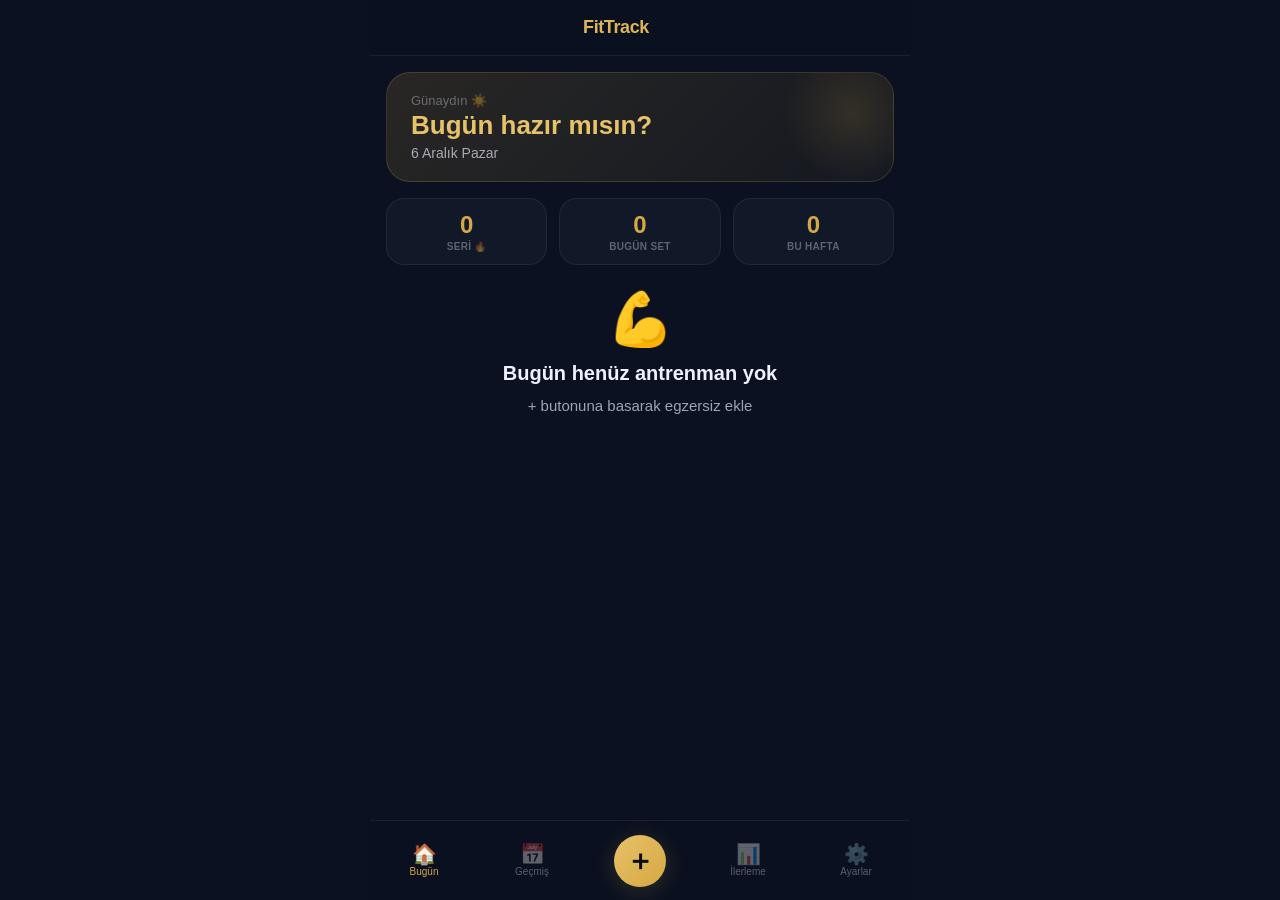
==== commit 79fd5bd6: "feat: FitTrack v2 - serbest gunluk log, vücut diyagramı, premium koyu tema" ====
--- a/docs/index.html
+++ b/docs/index.html
@@ -3,93 +3,90 @@
 <head>
   <meta charset="UTF-8">
   <meta name="viewport" content="width=device-width, initial-scale=1.0, viewport-fit=cover, user-scalable=no">
-  <meta name="theme-color" content="#1C1C1E">
-
-  <!-- iOS PWA -->
+  <meta name="theme-color" content="#0B1120">
   <meta name="apple-mobile-web-app-capable" content="yes">
+  <meta name="mobile-web-app-capable" content="yes">
   <meta name="apple-mobile-web-app-status-bar-style" content="black-translucent">
   <meta name="apple-mobile-web-app-title" content="FitTrack">
-
-  <!-- iOS Icons -->
-  <link rel="apple-touch-icon" href="icon-192.png">
-  <link rel="apple-touch-icon" sizes="180x180" href="icon-192.png">
-
-  <link rel="icon" type="image/png" sizes="192x192" href="icon-192.png">
-  <link rel="manifest" href="manifest.json">
-
-  <title>FitTrack — Antrenman Takibi</title>
+  <title>FitTrack</title>
   <style>
 /* ═══════════════════════════════════════════════
-   FitTrack — Dark Design System
+   FitTrack v2 — Premium Dark Navy Design System
    ═══════════════════════════════════════════════ */
 
-/* ── Reset & Base ─────────────────────────────── */
 *, *::before, *::after { box-sizing: border-box; margin: 0; padding: 0; }
 
 :root {
   /* Backgrounds */
-  --bg-primary:   #1C1C1E;
-  --bg-secondary: #2C2C2E;
-  --bg-tertiary:  #3A3A3C;
-  --bg-elevated:  #48484A;
-
-  /* Brand */
-  --primary:      #FF9F0A;
-  --primary-dim:  rgba(255,159,10,.18);
-  --accent:       #FF375F;
-  --accent-dim:   rgba(255,55,95,.18);
-  --success:      #30D158;
-  --success-dim:  rgba(48,209,88,.18);
-  --info:         #0A84FF;
-  --info-dim:     rgba(10,132,255,.18);
-  --warning:      #FFD60A;
+  --bg-0:        #080C12;
+  --bg-1:        #0B1120;
+  --bg-2:        #111827;
+  --bg-3:        #1A2332;
+  --bg-4:        #243040;
+  --bg-5:        #2E3D52;
+
+  /* Gold */
+  --gold:        #D4A843;
+  --gold-bright: #E8C268;
+  --gold-dim:    rgba(212,168,67,.15);
+  --gold-glow:   rgba(212,168,67,.25);
+
+  /* Teal (success/done) */
+  --teal:        #2DD4BF;
+  --teal-dim:    rgba(45,212,191,.15);
+  --teal-vivid:  #5EEAD4;
+
+  /* Rose (danger) */
+  --rose:        #E05C7A;
+  --rose-dim:    rgba(224,92,122,.15);
+
+  /* Blue (info) */
+  --blue:        #60A5FA;
+  --blue-dim:    rgba(96,165,250,.12);
 
   /* Text */
-  --text-primary:   #FFFFFF;
-  --text-secondary: rgba(235,235,245,.6);
-  --text-tertiary:  rgba(235,235,245,.3);
-  --text-on-accent: #FFFFFF;
+  --txt-1:       #EEF2FF;
+  --txt-2:       rgba(238,242,255,.65);
+  --txt-3:       rgba(238,242,255,.35);
+  --txt-4:       rgba(238,242,255,.18);
 
   /* Separators */
-  --separator:       rgba(84,84,88,.65);
-  --separator-solid: #38383A;
+  --sep:         rgba(255,255,255,.07);
+  --sep-solid:   #1E2D40;
 
   /* Shadows */
-  --shadow-sm: 0 1px 3px rgba(0,0,0,.4);
-  --shadow-md: 0 4px 12px rgba(0,0,0,.5);
-  --shadow-lg: 0 8px 32px rgba(0,0,0,.6);
+  --sh-sm:  0 2px 8px rgba(0,0,0,.5);
+  --sh-md:  0 4px 20px rgba(0,0,0,.6);
+  --sh-lg:  0 8px 40px rgba(0,0,0,.7);
+  --sh-gold:0 4px 24px rgba(212,168,67,.2);
 
   /* Radius */
-  --r-sm: 8px;
-  --r-md: 12px;
-  --r-lg: 16px;
-  --r-xl: 20px;
+  --r-xs:   6px;
+  --r-sm:   10px;
+  --r-md:   14px;
+  --r-lg:   18px;
+  --r-xl:   24px;
   --r-full: 9999px;
 
   /* Spacing */
-  --sp-1: 4px;
-  --sp-2: 8px;
-  --sp-3: 12px;
-  --sp-4: 16px;
-  --sp-5: 20px;
-  --sp-6: 24px;
-  --sp-8: 32px;
+  --sp-1: 4px; --sp-2: 8px; --sp-3: 12px; --sp-4: 16px;
+  --sp-5: 20px; --sp-6: 24px; --sp-8: 32px; --sp-10: 40px;
 
   /* Layout */
   --header-h: 56px;
-  --tab-h:    83px;
+  --tab-h:    80px;
   --max-w:    540px;
 
-  /* Typography */
-  --font-base: -apple-system, BlinkMacSystemFont, 'SF Pro Display', 'Segoe UI', sans-serif;
+  /* Font */
+  --font: -apple-system, BlinkMacSystemFont, 'SF Pro Display', 'Segoe UI', sans-serif;
 }
 
 html { font-size: 16px; -webkit-text-size-adjust: 100%; }
 
 body {
-  font-family: var(--font-base);
-  background: var(--bg-primary);
-  color: var(--text-primary);
+  font-family: var(--font);
+  background: var(--bg-1);
+  color: var(--txt-1);
   height: 100dvh;
   overflow: hidden;
   -webkit-tap-highlight-color: transparent;
@@ -97,7 +94,7 @@
   user-select: none;
 }
 
-/* ── App Shell ───────────────────────────────── */
+/* ── App Shell ─────────────────────────────── */
 #app {
   display: flex;
   flex-direction: column;
@@ -107,7 +104,7 @@
   position: relative;
 }
 
-/* ── Header ──────────────────────────────────── */
+/* ── Header ────────────────────────────────── */
 .app-header {
   display: flex;
   align-items: center;
@@ -115,10 +112,10 @@
   height: var(--header-h);
   padding: 0 var(--sp-4);
   padding-top: env(safe-area-inset-top);
-  background: rgba(28,28,30,.9);
-  backdrop-filter: saturate(180%) blur(12px);
-  -webkit-backdrop-filter: saturate(180%) blur(12px);
-  border-bottom: 1px solid var(--separator);
+  background: rgba(11,17,32,.9);
+  backdrop-filter: saturate(200%) blur(16px);
+  -webkit-backdrop-filter: saturate(200%) blur(16px);
+  border-bottom: 1px solid var(--sep);
   position: sticky;
   top: 0;
   z-index: 100;
@@ -128,20 +125,18 @@
 .header-title {
   font-size: 18px;
   font-weight: 700;
-  letter-spacing: -.3px;
-  color: var(--text-primary);
+  letter-spacing: -.4px;
   flex: 1;
   text-align: center;
-}
-
-.header-actions {
-  display: flex;
-  gap: var(--sp-2);
-  min-width: 48px;
-  justify-content: flex-end;
-}
-
-/* ── Main Content ────────────────────────────── */
+  background: linear-gradient(135deg, var(--gold-bright), var(--gold));
+  -webkit-background-clip: text;
+  -webkit-text-fill-color: transparent;
+  background-clip: text;
+}
+
+.header-actions { display: flex; gap: var(--sp-2); min-width: 48px; justify-content: flex-end; }
+
+/* ── Main Content ──────────────────────────── */
 .main-content {
   flex: 1;
   overflow-y: auto;
@@ -151,13 +146,14 @@
   padding-bottom: calc(var(--tab-h) + var(--sp-4));
 }
 
-/* ── Tab Bar ─────────────────────────────────── */
+/* ── Tab Bar ───────────────────────────────── */
 .tab-bar {
   display: flex;
-  background: rgba(28,28,30,.92);
-  backdrop-filter: saturate(180%) blur(12px);
-  -webkit-backdrop-filter: saturate(180%) blur(12px);
-  border-top: 1px solid var(--separator);
+  align-items: center;
+  background: rgba(11,17,32,.95);
+  backdrop-filter: saturate(200%) blur(16px);
+  -webkit-backdrop-filter: saturate(200%) blur(16px);
+  border-top: 1px solid var(--sep);
   padding-bottom: env(safe-area-inset-bottom);
   height: var(--tab-h);
   position: sticky;
@@ -175,21 +171,40 @@
   gap: 2px;
   background: none;
   border: none;
-  color: var(--text-tertiary);
+  color: var(--txt-3);
   cursor: pointer;
   padding: var(--sp-2) 0;
   transition: color .15s;
   -webkit-tap-highlight-color: transparent;
-}
-
-.tab-btn.active {
-  color: var(--primary);
-}
-
-.tab-icon { font-size: 22px; line-height: 1; }
+  font-family: var(--font);
+}
+.tab-btn.active { color: var(--gold); }
+.tab-icon { font-size: 20px; line-height: 1; }
 .tab-label { font-size: 10px; font-weight: 500; }
 
-/* ── Buttons ─────────────────────────────────── */
+.tab-btn-add {
+  display: flex;
+  align-items: center;
+  justify-content: center;
+}
+.tab-add-icon {
+  width: 52px;
+  height: 52px;
+  background: linear-gradient(135deg, var(--gold-bright), var(--gold));
+  border-radius: var(--r-full);
+  display: flex;
+  align-items: center;
+  justify-content: center;
+  font-size: 28px;
+  color: var(--bg-0);
+  font-weight: 700;
+  box-shadow: var(--sh-gold);
+  transition: transform .1s, opacity .1s;
+  line-height: 1;
+}
+.tab-btn-add:active .tab-add-icon { transform: scale(.92); opacity: .85; }
+
+/* ── Buttons ───────────────────────────────── */
 .btn {
   display: inline-flex;
   align-items: center;
@@ -198,52 +213,51 @@
   padding: 12px var(--sp-5);
   border: none;
   border-radius: var(--r-full);
-  font-family: var(--font-base);
-  font-size: 16px;
+  font-family: var(--font);
+  font-size: 15px;
   font-weight: 600;
   cursor: pointer;
   transition: opacity .12s, transform .08s;
   -webkit-tap-highlight-color: transparent;
   white-space: nowrap;
 }
-
-.btn:active { opacity: .75; transform: scale(.97); }
-
-.btn-primary   { background: var(--primary); color: #000; }
-.btn-accent    { background: var(--accent);  color: #fff; }
-.btn-success   { background: var(--success); color: #000; }
-.btn-secondary { background: var(--bg-tertiary); color: var(--text-primary); }
-.btn-ghost     { background: transparent; color: var(--text-secondary); border: 1px solid var(--separator); }
-.btn-danger    { background: var(--accent); color: #fff; }
+.btn:active { opacity: .78; transform: scale(.97); }
+
+.btn-gold      { background: linear-gradient(135deg, var(--gold-bright), var(--gold)); color: var(--bg-0); }
+.btn-teal      { background: var(--teal); color: var(--bg-0); }
+.btn-rose      { background: var(--rose); color: #fff; }
+.btn-ghost     { background: var(--bg-3); color: var(--txt-2); border: 1px solid var(--sep); }
+.btn-outline   { background: transparent; color: var(--gold); border: 1px solid var(--gold-dim); }
 .btn-block     { width: 100%; }
-
-.btn-sm { font-size: 14px; padding: 8px var(--sp-4); }
-.btn-xs { font-size: 12px; padding: 6px var(--sp-3); border-radius: var(--r-sm); }
+.btn-sm        { font-size: 13px; padding: 8px var(--sp-4); }
+.btn-xs        { font-size: 12px; padding: 5px var(--sp-3); border-radius: var(--r-sm); }
 
 .btn-icon {
   background: none;
   border: none;
-  color: var(--text-secondary);
+  color: var(--txt-2);
   font-size: 18px;
   cursor: pointer;
   padding: var(--sp-2);
   border-radius: var(--r-full);
   min-width: 36px;
-  min-height: 36px;
+  min-height: 44px;
   display: flex;
   align-items: center;
   justify-content: center;
   -webkit-tap-highlight-color: transparent;
-  transition: background .12s;
-}
-.btn-icon:active { background: var(--bg-tertiary); }
-
-/* ── Cards ───────────────────────────────────── */
+  font-family: var(--font);
+  transition: color .12s;
+}
+.btn-icon:active { opacity: .6; }
+
+/* ── Cards ─────────────────────────────────── */
 .card {
-  background: var(--bg-secondary);
+  background: var(--bg-2);
   border-radius: var(--r-lg);
   padding: var(--sp-4);
-  box-shadow: var(--shadow-sm);
+  box-shadow: var(--sh-sm);
+  border: 1px solid var(--sep);
 }
 
 .card-list {
@@ -253,119 +267,45 @@
   padding: var(--sp-4);
 }
 
-/* Workout Card */
-.workout-card {
-  background: var(--bg-secondary);
-  border-radius: var(--r-lg);
-  padding: var(--sp-4);
-  display: flex;
-  align-items: center;
-  gap: var(--sp-3);
-  cursor: pointer;
-  transition: background .12s;
-  box-shadow: var(--shadow-sm);
-}
-.workout-card:active { background: var(--bg-tertiary); }
-
-.workout-card-icon {
-  width: 48px;
-  height: 48px;
-  border-radius: var(--r-md);
-  display: flex;
-  align-items: center;
-  justify-content: center;
-  font-size: 24px;
-  flex-shrink: 0;
-}
-
-.workout-card-body { flex: 1; min-width: 0; }
-.workout-card-name { font-size: 16px; font-weight: 600; }
-.workout-card-meta { font-size: 13px; color: var(--text-secondary); margin-top: 2px; }
-.workout-card-chevron { color: var(--text-tertiary); font-size: 18px; }
-
-/* Exercise Card */
-.exercise-card {
-  background: var(--bg-secondary);
-  border-radius: var(--r-lg);
-  padding: var(--sp-4);
-  display: flex;
-  align-items: center;
-  gap: var(--sp-3);
-  cursor: pointer;
-  transition: background .12s;
-}
-.exercise-card:active { background: var(--bg-tertiary); }
-.exercise-card.selected { background: var(--primary-dim); border: 1px solid var(--primary); }
-
-.exercise-card-icon {
-  width: 44px;
-  height: 44px;
-  border-radius: var(--r-md);
-  background: var(--bg-tertiary);
-  display: flex;
-  align-items: center;
-  justify-content: center;
-  font-size: 22px;
-  flex-shrink: 0;
-}
-
-.exercise-card-body { flex: 1; min-width: 0; }
-.exercise-card-name { font-size: 15px; font-weight: 600; }
-.exercise-card-sub  { font-size: 12px; color: var(--text-secondary); margin-top: 2px; }
-.exercise-card-check { color: var(--primary); font-size: 20px; }
-
-/* ── Section Headers ─────────────────────────── */
+/* ── Section Headers ──────────────────────── */
 .section-header {
   padding: var(--sp-5) var(--sp-4) var(--sp-2);
   display: flex;
   align-items: center;
   justify-content: space-between;
 }
-
 .section-title {
-  font-size: 20px;
+  font-size: 18px;
   font-weight: 700;
   letter-spacing: -.3px;
-}
-
+  color: var(--txt-1);
+}
 .section-action {
-  font-size: 14px;
-  color: var(--primary);
+  font-size: 13px;
+  color: var(--gold);
   cursor: pointer;
   background: none;
   border: none;
-  font-family: var(--font-base);
+  font-family: var(--font);
   font-weight: 500;
   padding: 0;
 }
 
-/* ── Badge / Chip ────────────────────────────── */
+/* ── Badge / Chip ──────────────────────────── */
 .badge {
   display: inline-flex;
   align-items: center;
-  padding: 3px 10px;
+  padding: 2px 9px;
   border-radius: var(--r-full);
-  font-size: 12px;
-  font-weight: 600;
-}
-
-.badge-push    { background: rgba(255,159,10,.2); color: #FF9F0A; }
-.badge-pull    { background: rgba(10,132,255,.2); color: #0A84FF; }
-.badge-legs    { background: rgba(48,209,88,.2);  color: #30D158; }
-.badge-core    { background: rgba(255,214,10,.2); color: #FFD60A; }
-.badge-fullbody{ background: rgba(191,90,242,.2); color: #BF5AF2; }
-.badge-cardio  { background: rgba(255,55,95,.2);  color: #FF375F; }
-.badge-esneklik{ background: rgba(100,210,255,.2);color: #64D2FF; }
-
-.category-chips {
-  display: flex;
-  gap: var(--sp-2);
-  padding: var(--sp-2) var(--sp-4);
-  overflow-x: auto;
-  scrollbar-width: none;
-  flex-shrink: 0;
-}
-.category-chips::-webkit-scrollbar { display: none; }
+  font-size: 11px;
+  font-weight: 700;
+}
+.badge-push     { background: rgba(212,168,67,.18); color: var(--gold); }
+.badge-pull     { background: rgba(96,165,250,.15); color: var(--blue); }
+.badge-legs     { background: rgba(45,212,191,.15); color: var(--teal); }
+.badge-core     { background: rgba(224,92,122,.15); color: var(--rose); }
+.badge-cardio   { background: rgba(255,255,255,.1); color: var(--txt-2); }
+.badge-esneklik { background: rgba(167,139,250,.15); color: #A78BFA; }
 
 .chip {
   flex-shrink: 0;
@@ -373,31 +313,35 @@
   border-radius: var(--r-full);
   font-size: 13px;
   font-weight: 600;
-  background: var(--bg-secondary);
-  color: var(--text-secondary);
-  border: none;
+  background: var(--bg-3);
+  color: var(--txt-3);
+  border: 1px solid var(--sep);
   cursor: pointer;
-  transition: background .12s, color .12s;
+  transition: background .12s, color .12s, border-color .12s;
   -webkit-tap-highlight-color: transparent;
-}
-.chip.active { background: var(--primary); color: #000; }
-
-/* ── Forms / Inputs ──────────────────────────── */
+  font-family: var(--font);
+}
+.chip.active { background: var(--gold-dim); color: var(--gold); border-color: var(--gold); }
+
+.category-chips {
+  display: flex;
+  gap: var(--sp-2);
+  padding: var(--sp-2) var(--sp-4);
+  overflow-x: auto;
+  scrollbar-width: none;
+  flex-shrink: 0;
+}
+.category-chips::-webkit-scrollbar { display: none; }
+
+/* ── Forms ─────────────────────────────────── */
 .form-group { display: flex; flex-direction: column; gap: var(--sp-2); }
-
-.form-label {
-  font-size: 13px;
-  font-weight: 500;
-  color: var(--text-secondary);
-  padding-left: 2px;
-}
-
-.form-input, .form-textarea, .form-select {
-  background: var(--bg-secondary);
-  border: 1px solid var(--separator);
+.form-label { font-size: 12px; font-weight: 600; color: var(--txt-3); padding-left: 2px; text-transform: uppercase; letter-spacing: .5px; }
+.form-input, .form-select {
+  background: var(--bg-3);
+  border: 1px solid var(--sep);
   border-radius: var(--r-md);
-  color: var(--text-primary);
-  font-family: var(--font-base);
+  color: var(--txt-1);
+  font-family: var(--font);
   font-size: 16px;
   padding: 12px var(--sp-4);
   width: 100%;
@@ -406,28 +350,32 @@
   appearance: none;
   transition: border-color .15s;
 }
-.form-input:focus, .form-textarea:focus {
-  border-color: var(--primary);
-}
-.form-textarea { resize: none; min-height: 80px; }
-
-.form-section {
-  background: var(--bg-secondary);
-  border-radius: var(--r-lg);
-  padding: var(--sp-4);
-  display: flex;
-  flex-direction: column;
-  gap: var(--sp-4);
-  margin: 0 var(--sp-4);
-}
-
-/* ── Toast ───────────────────────────────────── */
+.form-input:focus, .form-select:focus { border-color: var(--gold); }
+
+.search-input {
+  background: var(--bg-3);
+  border: 1px solid var(--sep);
+  border-radius: var(--r-full);
+  color: var(--txt-1);
+  font-family: var(--font);
+  font-size: 16px;
+  padding: 10px var(--sp-4);
+  width: 100%;
+  outline: none;
+  -webkit-appearance: none;
+  appearance: none;
+  transition: border-color .15s;
+}
+.search-input:focus { border-color: var(--gold); }
+.overlay-search { padding: var(--sp-3) var(--sp-4) var(--sp-2); flex-shrink: 0; }
+
+/* ── Toast ─────────────────────────────────── */
 #toast-container {
   position: fixed;
   top: calc(var(--header-h) + env(safe-area-inset-top) + var(--sp-3));
   left: 50%;
   transform: translateX(-50%);
-  z-index: 300;
+  z-index: 400;
   display: flex;
   flex-direction: column;
   gap: var(--sp-2);
@@ -435,579 +383,591 @@
   width: calc(100% - var(--sp-8));
   max-width: 380px;
 }
-
 .toast {
-  background: var(--bg-elevated);
-  color: var(--text-primary);
+  background: var(--bg-4);
+  color: var(--txt-1);
   padding: 12px var(--sp-4);
   border-radius: var(--r-lg);
   font-size: 14px;
   font-weight: 500;
-  box-shadow: var(--shadow-lg);
+  box-shadow: var(--sh-lg);
   animation: toastIn .25s ease-out;
-  border-left: 3px solid var(--primary);
-}
-.toast.error  { border-left-color: var(--accent); }
-.toast.success{ border-left-color: var(--success); }
-
+  border-left: 3px solid var(--gold);
+}
+.toast.error   { border-left-color: var(--rose); }
+.toast.success { border-left-color: var(--teal); }
 @keyframes toastIn {
-  from { opacity: 0; transform: translateY(-8px) scale(.96); }
+  from { opacity: 0; transform: translateY(-10px) scale(.95); }
   to   { opacity: 1; transform: translateY(0) scale(1); }
 }
 
-/* ── Modal ───────────────────────────────────── */
+/* ── Modal ─────────────────────────────────── */
 .modal-overlay {
   position: fixed;
   inset: 0;
-  background: rgba(0,0,0,.7);
-  z-index: 200;
+  background: rgba(0,0,0,.75);
+  z-index: 300;
   display: flex;
   align-items: flex-end;
   padding-bottom: env(safe-area-inset-bottom);
 }
 .modal-overlay.centered { align-items: center; padding: var(--sp-4); }
-.modal-overlay.hidden { display: none; }
+.modal-overlay.hidden   { display: none; }
 
 .modal-card {
-  background: var(--bg-secondary);
+  background: var(--bg-3);
   border-radius: var(--r-xl) var(--r-xl) 0 0;
   padding: var(--sp-6) var(--sp-4) var(--sp-4);
   width: 100%;
   max-width: var(--max-w);
   margin: 0 auto;
-  box-shadow: var(--shadow-lg);
+  box-shadow: var(--sh-lg);
   animation: slideUp .25s ease-out;
-}
-.modal-overlay.centered .modal-card {
-  border-radius: var(--r-xl);
-}
-
+  border-top: 1px solid var(--sep);
+}
+.modal-overlay.centered .modal-card { border-radius: var(--r-xl); }
 @keyframes slideUp {
   from { transform: translateY(30px); opacity: .5; }
   to   { transform: translateY(0);    opacity: 1; }
 }
-
-.modal-title { font-size: 18px; font-weight: 700; margin-bottom: var(--sp-2); }
-.modal-message { font-size: 15px; color: var(--text-secondary); margin-bottom: var(--sp-5); }
-
-.modal-actions {
+.modal-title   { font-size: 18px; font-weight: 700; margin-bottom: var(--sp-2); }
+.modal-message { font-size: 15px; color: var(--txt-2); margin-bottom: var(--sp-5); }
+.modal-actions { display: flex; flex-direction: column; gap: var(--sp-3); }
+
+/* ── Fullscreen Overlays ───────────────────── */
+.fullscreen-overlay {
+  position: fixed;
+  inset: 0;
+  background: var(--bg-1);
+  z-index: 200;
   display: flex;
   flex-direction: column;
+  max-width: var(--max-w);
+  margin: 0 auto;
+}
+.fullscreen-overlay.hidden { display: none; }
+
+.overlay-header {
+  display: flex;
+  align-items: center;
+  justify-content: space-between;
+  padding: calc(env(safe-area-inset-top) + var(--sp-3)) var(--sp-4) var(--sp-3);
+  border-bottom: 1px solid var(--sep);
+  flex-shrink: 0;
+}
+.overlay-header h2 { font-size: 17px; font-weight: 700; }
+
+.overlay-list {
+  flex: 1;
+  overflow-y: auto;
+  -webkit-overflow-scrolling: touch;
+  padding: var(--sp-2) var(--sp-4) calc(env(safe-area-inset-bottom) + var(--sp-8));
+  display: flex;
+  flex-direction: column;
+  gap: var(--sp-2);
+}
+
+/* ── Quick Log Tabs ────────────────────────── */
+.qlog-tabs {
+  display: flex;
+  border-bottom: 1px solid var(--sep);
+  flex-shrink: 0;
+}
+.qlog-tab {
+  flex: 1;
+  padding: var(--sp-3) var(--sp-2);
+  background: none;
+  border: none;
+  font-family: var(--font);
+  font-size: 13px;
+  font-weight: 600;
+  color: var(--txt-3);
+  cursor: pointer;
+  border-bottom: 2px solid transparent;
+  transition: color .15s, border-color .15s;
+  -webkit-tap-highlight-color: transparent;
+}
+.qlog-tab.active { color: var(--gold); border-bottom-color: var(--gold); }
+
+.qlog-tab-content {
+  flex: 1;
+  overflow-y: auto;
+  -webkit-overflow-scrolling: touch;
+}
+
+/* ── Exercise Card ─────────────────────────── */
+.exercise-card {
+  background: var(--bg-2);
+  border-radius: var(--r-lg);
+  padding: var(--sp-4);
+  display: flex;
+  align-items: center;
   gap: var(--sp-3);
-}
-
-/* ── Rest Timer Overlay ──────────────────────── */
+  cursor: pointer;
+  transition: background .12s;
+  border: 1px solid var(--sep);
+}
+.exercise-card:active { background: var(--bg-3); }
+.exercise-card.selected { background: var(--gold-dim); border-color: var(--gold); }
+
+.exercise-card-icon {
+  width: 44px;
+  height: 44px;
+  border-radius: var(--r-md);
+  background: var(--bg-3);
+  display: flex;
+  align-items: center;
+  justify-content: center;
+  font-size: 22px;
+  flex-shrink: 0;
+}
+.exercise-card-body  { flex: 1; min-width: 0; }
+.exercise-card-name  { font-size: 15px; font-weight: 600; }
+.exercise-card-sub   { font-size: 12px; color: var(--txt-3); margin-top: 2px; }
+.exercise-card-check { color: var(--gold); font-size: 18px; font-weight: 700; }
+
+/* ── Body Diagram ──────────────────────────── */
+.body-diagram-wrap {
+  display: flex;
+  flex-direction: column;
+  align-items: center;
+  padding: var(--sp-4);
+  gap: var(--sp-3);
+}
+.body-diagram-toggle {
+  display: flex;
+  background: var(--bg-3);
+  border-radius: var(--r-full);
+  padding: 3px;
+  gap: 3px;
+}
+.body-side-btn {
+  padding: 6px 20px;
+  border-radius: var(--r-full);
+  border: none;
+  font-family: var(--font);
+  font-size: 13px;
+  font-weight: 600;
+  cursor: pointer;
+  transition: background .15s, color .15s;
+  background: transparent;
+  color: var(--txt-3);
+  -webkit-tap-highlight-color: transparent;
+}
+.body-side-btn.active { background: var(--gold); color: var(--bg-0); }
+
+.body-svg-wrap {
+  position: relative;
+  width: 130px;
+}
+.body-svg-wrap svg { width: 100%; height: auto; }
+
+/* SVG muscle paths */
+.muscle-path {
+  cursor: pointer;
+  transition: fill .2s, filter .2s;
+  fill: var(--bg-4);
+}
+.muscle-path:hover, .muscle-path.hovered { fill: var(--gold-dim); }
+.muscle-path.selected { fill: var(--gold-glow); filter: drop-shadow(0 0 6px var(--gold-glow)); }
+.muscle-path.intensity-1 { fill: rgba(45,212,191,.25); }
+.muscle-path.intensity-2 { fill: rgba(45,212,191,.45); }
+.muscle-path.intensity-3 { fill: rgba(212,168,67,.4); }
+.muscle-path.intensity-4 { fill: rgba(212,168,67,.7); }
+.muscle-path.intensity-5 { fill: var(--gold); }
+
+.body-outline { fill: var(--bg-3); stroke: var(--sep-solid); stroke-width: 1; }
+
+.muscle-legend {
+  display: flex;
+  flex-wrap: wrap;
+  gap: var(--sp-2);
+  justify-content: center;
+  padding: 0 var(--sp-4);
+}
+.muscle-chip {
+  padding: 4px 12px;
+  border-radius: var(--r-full);
+  font-size: 12px;
+  font-weight: 600;
+  background: var(--bg-3);
+  color: var(--txt-3);
+  border: 1px solid var(--sep);
+  cursor: pointer;
+  transition: all .15s;
+  -webkit-tap-highlight-color: transparent;
+  font-family: var(--font);
+}
+.muscle-chip.active { background: var(--gold-dim); color: var(--gold); border-color: var(--gold); }
+
+/* ── Set Entry ─────────────────────────────── */
+.setentry-content {
+  flex: 1;
+  overflow-y: auto;
+  -webkit-overflow-scrolling: touch;
+  padding: var(--sp-4);
+  padding-bottom: calc(env(safe-area-inset-bottom) + 80px);
+}
+
+.set-table {
+  width: 100%;
+  border-collapse: collapse;
+  margin-top: var(--sp-3);
+}
+.set-table thead th {
+  font-size: 11px;
+  font-weight: 700;
+  color: var(--txt-4);
+  text-transform: uppercase;
+  letter-spacing: .6px;
+  padding: var(--sp-2) 4px;
+  text-align: center;
+}
+.set-table tbody tr { border-bottom: 1px solid var(--sep); }
+.set-table tbody tr.set-done { background: var(--teal-dim); }
+.set-table td { padding: var(--sp-2) 4px; text-align: center; font-size: 15px; }
+.set-num { width: 30px; font-weight: 700; color: var(--txt-3); font-size: 13px; }
+.set-prev { font-size: 12px; color: var(--txt-4); max-width: 68px; white-space: nowrap; overflow: hidden; text-overflow: ellipsis; }
+
+.set-input {
+  background: var(--bg-3);
+  border: 1px solid var(--sep);
+  border-radius: var(--r-sm);
+  color: var(--txt-1);
+  font-family: var(--font);
+  font-size: 16px;
+  font-weight: 700;
+  text-align: center;
+  width: 58px;
+  padding: 7px 4px;
+  outline: none;
+  -webkit-appearance: none;
+  appearance: none;
+  transition: border-color .15s;
+}
+.set-input:focus { border-color: var(--gold); }
+
+.set-check-btn {
+  width: 44px;
+  height: 44px;
+  border-radius: var(--r-full);
+  border: 2px solid var(--sep-solid);
+  background: none;
+  color: var(--txt-4);
+  font-size: 17px;
+  cursor: pointer;
+  display: flex;
+  align-items: center;
+  justify-content: center;
+  transition: background .12s, border-color .12s;
+  font-family: var(--font);
+}
+.set-done .set-check-btn { background: var(--teal); border-color: var(--teal); color: var(--bg-0); }
+
+.add-set-btn {
+  width: 100%;
+  padding: var(--sp-3);
+  background: var(--bg-3);
+  border: 1px dashed var(--sep-solid);
+  border-radius: var(--r-md);
+  color: var(--gold);
+  font-family: var(--font);
+  font-size: 14px;
+  font-weight: 600;
+  cursor: pointer;
+  margin-top: var(--sp-3);
+  text-align: center;
+  -webkit-tap-highlight-color: transparent;
+}
+
+.setentry-footer {
+  position: fixed;
+  bottom: 0;
+  left: 0;
+  right: 0;
+  max-width: var(--max-w);
+  margin: 0 auto;
+  padding: var(--sp-3) var(--sp-4) calc(env(safe-area-inset-bottom) + var(--sp-3));
+  background: var(--bg-1);
+  border-top: 1px solid var(--sep);
+  display: flex;
+  gap: var(--sp-3);
+  z-index: 10;
+}
+
+/* ── Rest Timer Overlay ────────────────────── */
 .rest-overlay {
   position: fixed;
   inset: 0;
   background: rgba(0,0,0,.92);
-  z-index: 250;
+  z-index: 350;
   display: flex;
   align-items: center;
   justify-content: center;
+  padding-bottom: env(safe-area-inset-bottom);
 }
 .rest-overlay.hidden { display: none; }
-
-.rest-card {
-  display: flex;
-  flex-direction: column;
-  align-items: center;
-  gap: var(--sp-5);
-  padding: var(--sp-6);
-}
-
-.rest-label {
-  font-size: 16px;
-  color: var(--text-secondary);
-  font-weight: 500;
-  letter-spacing: .5px;
-  text-transform: uppercase;
-  font-size: 12px;
-}
-
-.rest-timer-wrap {
-  position: relative;
-  width: 160px;
-  height: 160px;
-  display: flex;
-  align-items: center;
-  justify-content: center;
-}
-
-.rest-ring {
-  position: absolute;
-  inset: 0;
-  transform: rotate(-90deg);
-  width: 100%;
-  height: 100%;
-}
-
-.rest-ring-bg {
-  fill: none;
-  stroke: var(--bg-tertiary);
-  stroke-width: 8;
-}
-
-.rest-ring-fg {
-  fill: none;
-  stroke: var(--primary);
-  stroke-width: 8;
-  stroke-linecap: round;
-  stroke-dasharray: 327;
-  stroke-dashoffset: 0;
-  transition: stroke-dashoffset 1s linear;
-}
-
-.rest-countdown {
-  font-size: 56px;
-  font-weight: 700;
-  color: var(--text-primary);
-  font-variant-numeric: tabular-nums;
-  position: relative;
-  z-index: 1;
-}
-
-.rest-presets {
-  display: flex;
-  gap: var(--sp-2);
-}
-
-.preset-btn {
-  padding: 6px 14px;
-  border-radius: var(--r-full);
-  background: var(--bg-secondary);
-  color: var(--text-secondary);
-  border: none;
-  font-size: 13px;
-  font-weight: 600;
-  cursor: pointer;
-  font-family: var(--font-base);
-  transition: background .12s, color .12s;
-}
-.preset-btn.active { background: var(--primary); color: #000; }
-
-.rest-actions {
-  display: flex;
-  gap: var(--sp-3);
-}
-
-/* ── Fullscreen Overlays ─────────────────────── */
-.fullscreen-overlay {
-  position: fixed;
-  inset: 0;
-  background: var(--bg-primary);
-  z-index: 150;
-  display: flex;
-  flex-direction: column;
-  max-width: var(--max-w);
-  margin: 0 auto;
-}
-.fullscreen-overlay.hidden { display: none; }
-
-.overlay-header {
-  display: flex;
-  align-items: center;
-  justify-content: space-between;
-  padding: calc(env(safe-area-inset-top) + var(--sp-3)) var(--sp-4) var(--sp-3);
-  border-bottom: 1px solid var(--separator);
-  flex-shrink: 0;
-}
-.overlay-header h2 {
-  font-size: 17px;
-  font-weight: 600;
-}
-
-.overlay-search {
-  padding: var(--sp-2) var(--sp-4);
-  flex-shrink: 0;
-}
-
-.search-input {
-  background: var(--bg-secondary);
-  border: 1px solid var(--separator);
-  border-radius: var(--r-full);
-  color: var(--text-primary);
-  font-family: var(--font-base);
-  font-size: 16px;
-  padding: 10px var(--sp-4);
-  width: 100%;
-  outline: none;
-  -webkit-appearance: none;
-}
-
-.overlay-list {
-  flex: 1;
-  overflow-y: auto;
-  -webkit-overflow-scrolling: touch;
-  padding: var(--sp-2) var(--sp-4) var(--sp-8);
-  display: flex;
-  flex-direction: column;
-  gap: var(--sp-2);
-}
-
-/* ── Home Screen ─────────────────────────────── */
+.rest-card { display: flex; flex-direction: column; align-items: center; gap: var(--sp-5); padding: var(--sp-6); }
+.rest-label { font-size: 12px; font-weight: 700; color: var(--txt-3); text-transform: uppercase; letter-spacing: .8px; }
+.rest-timer-wrap { position: relative; width: 160px; height: 160px; display: flex; align-items: center; justify-content: center; }
+.rest-ring { position: absolute; inset: 0; transform: rotate(-90deg); width: 100%; height: 100%; }
+.rest-ring-bg { fill: none; stroke: var(--bg-4); stroke-width: 8; }
+.rest-ring-fg { fill: none; stroke: var(--gold); stroke-width: 8; stroke-linecap: round; stroke-dasharray: 327; stroke-dashoffset: 0; transition: stroke-dashoffset 1s linear; }
+.rest-countdown { font-size: 56px; font-weight: 800; color: var(--txt-1); font-variant-numeric: tabular-nums; position: relative; z-index: 1; }
+.rest-presets { display: flex; gap: var(--sp-2); }
+.preset-btn { padding: 6px 14px; border-radius: var(--r-full); background: var(--bg-3); color: var(--txt-3); border: 1px solid var(--sep); font-size: 13px; font-weight: 600; cursor: pointer; font-family: var(--font); transition: all .12s; }
+.preset-btn.active { background: var(--gold-dim); color: var(--gold); border-color: var(--gold); }
+.rest-actions { display: flex; gap: var(--sp-3); }
+
+/* ── Home Screen ───────────────────────────── */
 .home-hero {
   margin: var(--sp-4);
-  background: linear-gradient(135deg, #FF9F0A 0%, #FF375F 100%);
+  background: linear-gradient(135deg, rgba(212,168,67,.15) 0%, rgba(212,168,67,.05) 100%);
+  border: 1px solid rgba(212,168,67,.2);
   border-radius: var(--r-xl);
-  padding: var(--sp-6);
+  padding: var(--sp-5) var(--sp-6);
   position: relative;
   overflow: hidden;
 }
-.home-hero::after {
+.home-hero::before {
   content: '';
   position: absolute;
-  right: -20px;
-  top: -20px;
-  width: 120px;
-  height: 120px;
+  right: -30px; top: -30px;
+  width: 140px; height: 140px;
   border-radius: 50%;
-  background: rgba(255,255,255,.1);
-}
-
-.home-hero-greeting { font-size: 14px; color: rgba(255,255,255,.8); font-weight: 500; }
-.home-hero-title { font-size: 26px; font-weight: 800; color: #fff; margin-top: var(--sp-1); }
-.home-hero-subtitle { font-size: 14px; color: rgba(255,255,255,.8); margin-top: var(--sp-1); }
+  background: radial-gradient(circle, rgba(212,168,67,.15) 0%, transparent 70%);
+}
+.home-hero-greeting { font-size: 13px; color: var(--txt-3); font-weight: 500; }
+.home-hero-title { font-size: 26px; font-weight: 800; color: var(--gold-bright); margin-top: 2px; }
+.home-hero-sub { font-size: 14px; color: var(--txt-2); margin-top: var(--sp-1); }
 
 .stats-row {
   display: grid;
   grid-template-columns: repeat(3, 1fr);
   gap: var(--sp-3);
   padding: 0 var(--sp-4);
-  margin-top: var(--sp-4);
-}
-
+  margin-top: var(--sp-3);
+}
 .stat-card {
-  background: var(--bg-secondary);
+  background: var(--bg-2);
+  border: 1px solid var(--sep);
+  border-radius: var(--r-lg);
+  padding: var(--sp-3);
+  text-align: center;
+}
+.stat-val { font-size: 24px; font-weight: 800; color: var(--gold); }
+.stat-lbl { font-size: 10px; font-weight: 600; color: var(--txt-3); margin-top: 2px; text-transform: uppercase; letter-spacing: .3px; }
+
+/* Today's session summary */
+.today-exercises {
+  margin: var(--sp-3) var(--sp-4) 0;
+  display: flex;
+  flex-direction: column;
+  gap: var(--sp-2);
+}
+.today-ex-row {
+  background: var(--bg-2);
+  border: 1px solid var(--sep);
+  border-radius: var(--r-md);
+  padding: var(--sp-3) var(--sp-4);
+  display: flex;
+  align-items: center;
+  gap: var(--sp-3);
+  cursor: pointer;
+  transition: background .12s;
+}
+.today-ex-row:active { background: var(--bg-3); }
+.today-ex-icon { font-size: 20px; }
+.today-ex-name { font-size: 14px; font-weight: 600; flex: 1; }
+.today-ex-meta { font-size: 12px; color: var(--txt-3); }
+
+/* Week muscle strip */
+.muscle-week-strip {
+  margin: 0 var(--sp-4);
+  background: var(--bg-2);
+  border: 1px solid var(--sep);
+  border-radius: var(--r-lg);
+  padding: var(--sp-3) var(--sp-4);
+}
+.muscle-week-row {
+  display: flex;
+  align-items: center;
+  gap: var(--sp-3);
+  padding: 5px 0;
+}
+.muscle-week-name { font-size: 12px; font-weight: 600; color: var(--txt-2); width: 72px; flex-shrink: 0; }
+.muscle-week-bar-wrap { flex: 1; height: 6px; background: var(--bg-4); border-radius: var(--r-full); overflow: hidden; }
+.muscle-week-bar { height: 100%; border-radius: var(--r-full); transition: width .4s ease; }
+.muscle-week-count { font-size: 12px; font-weight: 700; color: var(--gold); width: 28px; text-align: right; }
+
+/* ── History / Calendar ─────────────────────── */
+.calendar-wrap {
+  margin: 0 var(--sp-4);
+  background: var(--bg-2);
+  border: 1px solid var(--sep);
+  border-radius: var(--r-xl);
+  padding: var(--sp-4);
+}
+.calendar-header {
+  display: flex;
+  align-items: center;
+  justify-content: space-between;
+  margin-bottom: var(--sp-4);
+}
+.calendar-month { font-size: 16px; font-weight: 700; }
+.calendar-nav-btn {
+  background: var(--bg-3);
+  border: 1px solid var(--sep);
+  border-radius: var(--r-full);
+  color: var(--txt-2);
+  font-size: 16px;
+  width: 32px;
+  height: 32px;
+  cursor: pointer;
+  display: flex;
+  align-items: center;
+  justify-content: center;
+  font-family: var(--font);
+  -webkit-tap-highlight-color: transparent;
+}
+.cal-day-labels {
+  display: grid;
+  grid-template-columns: repeat(7, 1fr);
+  margin-bottom: var(--sp-2);
+}
+.cal-day-label { font-size: 10px; font-weight: 700; color: var(--txt-4); text-align: center; text-transform: uppercase; }
+.cal-grid {
+  display: grid;
+  grid-template-columns: repeat(7, 1fr);
+  gap: 3px;
+}
+.cal-day {
+  aspect-ratio: 1;
+  border-radius: var(--r-sm);
+  display: flex;
+  align-items: center;
+  justify-content: center;
+  font-size: 13px;
+  font-weight: 500;
+  cursor: pointer;
+  color: var(--txt-3);
+  transition: background .12s;
+  -webkit-tap-highlight-color: transparent;
+}
+.cal-day.empty { cursor: default; }
+.cal-day.today { color: var(--gold); font-weight: 800; }
+.cal-day.trained-1 { background: rgba(45,212,191,.2); color: var(--teal-vivid); }
+.cal-day.trained-2 { background: rgba(45,212,191,.4); color: var(--teal-vivid); }
+.cal-day.trained-3 { background: rgba(212,168,67,.3); color: var(--gold-bright); }
+.cal-day.trained-4 { background: rgba(212,168,67,.55); color: var(--gold-bright); }
+.cal-day.trained-5 { background: var(--gold); color: var(--bg-0); }
+.cal-day.selected { box-shadow: 0 0 0 2px var(--gold); }
+
+.session-card {
+  background: var(--bg-2);
+  border: 1px solid var(--sep);
   border-radius: var(--r-lg);
   padding: var(--sp-4);
-  text-align: center;
-}
-.stat-card-value { font-size: 24px; font-weight: 700; color: var(--primary); }
-.stat-card-label { font-size: 11px; color: var(--text-secondary); margin-top: 2px; font-weight: 500; }
-
-.today-workout-card {
-  margin: var(--sp-4);
-  background: var(--bg-secondary);
-  border-radius: var(--r-xl);
-  padding: var(--sp-5);
   cursor: pointer;
   transition: background .12s;
 }
-.today-workout-card:active { background: var(--bg-tertiary); }
-
-.today-badge {
+.session-card:active { background: var(--bg-3); }
+.session-card-date   { font-size: 12px; color: var(--txt-3); }
+.session-card-title  { font-size: 16px; font-weight: 700; margin-top: var(--sp-1); }
+.session-card-stats  { display: flex; flex-wrap: wrap; gap: var(--sp-2) var(--sp-4); margin-top: var(--sp-2); }
+.session-stat        { font-size: 13px; color: var(--txt-3); }
+.session-stat strong { color: var(--gold); }
+.session-muscle-tags { display: flex; flex-wrap: wrap; gap: var(--sp-1); margin-top: var(--sp-2); }
+.muscle-tag {
+  padding: 2px 8px;
+  border-radius: var(--r-full);
   font-size: 11px;
-  font-weight: 700;
-  color: var(--primary);
-  text-transform: uppercase;
-  letter-spacing: .5px;
-}
-.today-workout-name {
-  font-size: 20px;
-  font-weight: 700;
-  margin-top: var(--sp-2);
-}
-.today-workout-meta {
-  font-size: 13px;
-  color: var(--text-secondary);
-  margin-top: var(--sp-1);
-}
-.today-start-btn {
-  margin-top: var(--sp-4);
-  width: 100%;
-}
-
-.rest-day-card {
-  margin: var(--sp-4);
-  background: var(--bg-secondary);
-  border-radius: var(--r-xl);
-  padding: var(--sp-5);
-  text-align: center;
-}
-.rest-day-icon { font-size: 48px; }
-.rest-day-title { font-size: 18px; font-weight: 700; margin-top: var(--sp-3); }
-.rest-day-sub { font-size: 14px; color: var(--text-secondary); margin-top: var(--sp-2); }
-
-/* ── Active Workout ──────────────────────────── */
-.active-workout-wrap {
-  display: flex;
-  flex-direction: column;
-  height: 100%;
-  padding-bottom: 0;
-}
-
-.active-header {
-  padding: var(--sp-4);
-  background: var(--bg-secondary);
-  border-radius: 0 0 var(--r-xl) var(--r-xl);
-  flex-shrink: 0;
-}
-.active-timer {
-  font-size: 14px;
-  color: var(--text-secondary);
-  text-align: center;
-  margin-bottom: var(--sp-1);
-}
-.active-timer span {
-  font-size: 28px;
-  font-weight: 700;
-  color: var(--primary);
-  font-variant-numeric: tabular-nums;
-}
-
-.exercise-progress-bar {
-  height: 4px;
-  background: var(--bg-tertiary);
-  border-radius: var(--r-full);
-  overflow: hidden;
-  margin-top: var(--sp-3);
-}
-.exercise-progress-fill {
-  height: 100%;
-  background: var(--primary);
-  border-radius: var(--r-full);
-  transition: width .3s ease;
-}
-
-.active-exercise-card {
-  margin: var(--sp-4);
-  background: var(--bg-secondary);
-  border-radius: var(--r-xl);
-  padding: var(--sp-5);
-  flex-shrink: 0;
-}
-.active-exercise-badge {
-  font-size: 11px;
-  font-weight: 700;
-  color: var(--text-secondary);
-  text-transform: uppercase;
-  letter-spacing: .5px;
-}
-.active-exercise-name {
-  font-size: 22px;
-  font-weight: 700;
-  margin-top: var(--sp-1);
-}
-.active-exercise-target {
-  font-size: 14px;
-  color: var(--text-secondary);
-  margin-top: var(--sp-2);
-}
-
-/* Set Table */
-.set-table-wrap {
-  margin: 0 var(--sp-4);
-  flex: 1;
-  overflow-y: auto;
-  -webkit-overflow-scrolling: touch;
-}
-
-.set-table {
-  width: 100%;
-  border-collapse: collapse;
-}
-
-.set-table thead th {
-  font-size: 12px;
   font-weight: 600;
-  color: var(--text-tertiary);
-  text-transform: uppercase;
-  letter-spacing: .5px;
-  padding: var(--sp-2) var(--sp-2);
-  text-align: center;
-}
-
-.set-table tbody tr {
-  border-bottom: 1px solid var(--separator);
-}
-
-.set-table tbody tr.set-done {
-  background: var(--success-dim);
-}
-
-.set-table td {
-  padding: var(--sp-3) var(--sp-2);
-  text-align: center;
-  font-size: 15px;
-}
-
-.set-num {
-  width: 36px;
-  font-weight: 600;
-  color: var(--text-secondary);
-}
-
-.set-prev {
-  font-size: 13px;
-  color: var(--text-tertiary);
-}
-
-.set-input {
-  background: var(--bg-tertiary);
-  border: none;
-  border-radius: var(--r-sm);
-  color: var(--text-primary);
-  font-family: var(--font-base);
-  font-size: 16px;
-  font-weight: 600;
-  text-align: center;
-  width: 60px;
-  padding: 6px var(--sp-2);
-  outline: none;
-  -webkit-appearance: none;
-}
-.set-input:focus { border: 1px solid var(--primary); }
-
-.set-check-btn {
-  width: 36px;
-  height: 36px;
-  border-radius: var(--r-full);
-  border: 2px solid var(--separator);
-  background: none;
-  color: var(--text-tertiary);
-  font-size: 16px;
-  cursor: pointer;
-  display: flex;
-  align-items: center;
-  justify-content: center;
-  transition: background .12s, border-color .12s;
-}
-.set-done .set-check-btn {
-  background: var(--success);
-  border-color: var(--success);
-  color: #000;
-}
-
-.active-nav {
-  display: flex;
-  gap: var(--sp-3);
-  padding: var(--sp-4);
-  flex-shrink: 0;
-}
-
-.add-set-btn {
-  display: flex;
-  align-items: center;
-  justify-content: center;
-  gap: var(--sp-2);
-  width: 100%;
-  padding: var(--sp-3);
-  background: var(--bg-secondary);
-  border: 1px dashed var(--separator);
-  border-radius: var(--r-md);
-  color: var(--primary);
-  font-family: var(--font-base);
-  font-size: 14px;
-  font-weight: 600;
-  cursor: pointer;
-  margin: var(--sp-3) var(--sp-4) 0;
-}
-
-/* ── Progress Screen ─────────────────────────── */
-.progress-hero {
-  margin: var(--sp-4);
-  background: var(--bg-secondary);
-  border-radius: var(--r-xl);
-  padding: var(--sp-5);
-}
-
+  background: var(--gold-dim);
+  color: var(--gold);
+  border: 1px solid rgba(212,168,67,.2);
+}
+
+/* ── Progress Screen ────────────────────────── */
 .progress-stats {
   display: grid;
   grid-template-columns: repeat(2, 1fr);
   gap: var(--sp-3);
-}
-
+  padding: 0 var(--sp-4);
+}
 .progress-stat {
   text-align: center;
-  padding: var(--sp-3);
-  background: var(--bg-tertiary);
-  border-radius: var(--r-md);
-}
-.progress-stat-val { font-size: 28px; font-weight: 700; color: var(--primary); }
-.progress-stat-lbl { font-size: 12px; color: var(--text-secondary); margin-top: 2px; }
+  padding: var(--sp-4);
+  background: var(--bg-2);
+  border: 1px solid var(--sep);
+  border-radius: var(--r-lg);
+}
+.progress-stat-val { font-size: 28px; font-weight: 800; color: var(--gold); }
+.progress-stat-lbl { font-size: 11px; color: var(--txt-3); margin-top: 2px; text-transform: uppercase; letter-spacing: .3px; font-weight: 600; }
 
 .chart-card {
   margin: 0 var(--sp-4);
-  background: var(--bg-secondary);
+  background: var(--bg-2);
+  border: 1px solid var(--sep);
   border-radius: var(--r-xl);
   padding: var(--sp-5);
 }
-.chart-title {
-  font-size: 16px;
-  font-weight: 700;
-  margin-bottom: var(--sp-4);
-}
-
-canvas.bar-chart {
-  width: 100%;
-  display: block;
-  border-radius: var(--r-sm);
-}
-
-/* Frequency Heatmap */
-.heatmap-grid {
-  display: grid;
-  grid-template-columns: repeat(7, 1fr);
-  gap: 4px;
-  margin-top: var(--sp-3);
-}
-
-.heatmap-day {
-  aspect-ratio: 1;
-  border-radius: 3px;
-  background: var(--bg-tertiary);
-}
-.heatmap-day.active-day { background: var(--primary); }
-
-/* PR List */
-.pr-list { display: flex; flex-direction: column; gap: var(--sp-2); }
+canvas.bar-chart { width: 100%; display: block; border-radius: var(--r-sm); }
 
 .pr-item {
   display: flex;
   align-items: center;
   justify-content: space-between;
-  background: var(--bg-secondary);
+  background: var(--bg-2);
+  border: 1px solid var(--sep);
   border-radius: var(--r-md);
   padding: var(--sp-3) var(--sp-4);
 }
-.pr-name { font-size: 14px; font-weight: 600; }
-.pr-val  { font-size: 14px; color: var(--primary); font-weight: 700; }
-
-/* ── Settings Screen ─────────────────────────── */
+.pr-name  { font-size: 14px; font-weight: 600; }
+.pr-val   { font-size: 14px; color: var(--gold); font-weight: 700; }
+
+/* Muscle frequency table */
+.muscle-freq-table { width: 100%; padding: var(--sp-4); }
+.muscle-freq-row {
+  display: flex;
+  align-items: center;
+  gap: var(--sp-3);
+  padding: var(--sp-2) 0;
+  border-bottom: 1px solid var(--sep);
+}
+.muscle-freq-row:last-child { border-bottom: none; }
+.muscle-freq-name { font-size: 14px; font-weight: 600; width: 90px; flex-shrink: 0; }
+.muscle-freq-bar-wrap { flex: 1; height: 8px; background: var(--bg-4); border-radius: var(--r-full); overflow: hidden; }
+.muscle-freq-bar { height: 100%; border-radius: var(--r-full); background: linear-gradient(90deg, var(--gold), var(--gold-bright)); }
+.muscle-freq-count { font-size: 13px; font-weight: 700; color: var(--gold); width: 28px; text-align: right; }
+
+/* ── Settings ───────────────────────────────── */
 .settings-section {
   margin: var(--sp-4);
-  background: var(--bg-secondary);
+  background: var(--bg-2);
+  border: 1px solid var(--sep);
   border-radius: var(--r-xl);
   overflow: hidden;
 }
-
 .settings-row {
   display: flex;
   align-items: center;
   justify-content: space-between;
   padding: var(--sp-4);
-  border-bottom: 1px solid var(--separator);
+  border-bottom: 1px solid var(--sep);
+  transition: background .1s;
   cursor: pointer;
-  transition: background .1s;
 }
 .settings-row:last-child { border-bottom: none; }
-.settings-row:active { background: var(--bg-tertiary); }
-
-.settings-row-label {
-  display: flex;
-  flex-direction: column;
-  gap: 2px;
-}
+.settings-row:active { background: var(--bg-3); }
+.settings-row-label { display: flex; flex-direction: column; gap: 2px; }
 .settings-row-title { font-size: 16px; font-weight: 500; }
-.settings-row-sub   { font-size: 13px; color: var(--text-secondary); }
-.settings-row-value { font-size: 14px; color: var(--text-secondary); }
-
-/* Toggle Switch */
+.settings-row-sub   { font-size: 13px; color: var(--txt-3); }
+.settings-row-value { font-size: 14px; color: var(--txt-3); }
+
 .toggle {
-  width: 51px;
-  height: 31px;
-  background: var(--bg-tertiary);
+  width: 51px; height: 31px;
+  background: var(--bg-5);
   border-radius: var(--r-full);
   position: relative;
   cursor: pointer;
@@ -1015,137 +975,71 @@
   flex-shrink: 0;
   border: none;
 }
-.toggle.on { background: var(--success); }
+.toggle.on { background: var(--teal); }
 .toggle::after {
   content: '';
   position: absolute;
-  width: 27px;
-  height: 27px;
+  width: 27px; height: 27px;
   background: #fff;
   border-radius: 50%;
-  top: 2px;
-  left: 2px;
+  top: 2px; left: 2px;
   transition: transform .2s;
-  box-shadow: 0 1px 4px rgba(0,0,0,.3);
+  box-shadow: 0 1px 4px rgba(0,0,0,.4);
 }
 .toggle.on::after { transform: translateX(20px); }
 
-/* ── Workout Builder ─────────────────────────── */
-.builder-exercise-item {
-  display: flex;
-  align-items: center;
-  gap: var(--sp-3);
-  background: var(--bg-secondary);
-  border-radius: var(--r-lg);
-  padding: var(--sp-3) var(--sp-4);
-}
-
-.builder-exercise-icon {
-  font-size: 20px;
-  width: 36px;
-  text-align: center;
-  flex-shrink: 0;
-}
-.builder-exercise-info { flex: 1 }
-.builder-exercise-name { font-size: 15px; font-weight: 600; }
-.builder-exercise-sets { font-size: 12px; color: var(--text-secondary); }
-.builder-remove-btn {
-  background: none;
-  border: none;
-  color: var(--accent);
-  font-size: 20px;
-  cursor: pointer;
-  padding: var(--sp-1);
-}
-
-/* ── Log History ─────────────────────────────── */
-.log-card {
-  background: var(--bg-secondary);
-  border-radius: var(--r-lg);
-  padding: var(--sp-4);
-}
-.log-card-date  { font-size: 12px; color: var(--text-secondary); margin-bottom: var(--sp-1); }
-.log-card-name  { font-size: 16px; font-weight: 700; }
-.log-card-stats { display: flex; gap: var(--sp-4); margin-top: var(--sp-2); }
-.log-card-stat  { font-size: 13px; color: var(--text-secondary); }
-.log-card-stat strong { color: var(--primary); }
-
-/* ── Empty States ────────────────────────────── */
+/* ── Session Detail ─────────────────────────── */
+.session-detail-header {
+  margin: var(--sp-4);
+  background: var(--bg-2);
+  border: 1px solid var(--sep);
+  border-radius: var(--r-xl);
+  padding: var(--sp-5);
+}
+.session-detail-name { font-size: 22px; font-weight: 800; margin-top: var(--sp-1); }
+.session-detail-stats { display: flex; gap: var(--sp-6); margin-top: var(--sp-3); }
+.session-detail-stat-val { font-size: 22px; font-weight: 700; color: var(--gold); }
+.session-detail-stat-lbl { font-size: 11px; color: var(--txt-3); font-weight: 600; text-transform: uppercase; }
+
+/* ── Empty State ────────────────────────────── */
 .empty-state {
   text-align: center;
-  padding: var(--sp-8) var(--sp-4);
+  padding: var(--sp-10) var(--sp-4);
   display: flex;
   flex-direction: column;
   align-items: center;
   gap: var(--sp-3);
 }
-.empty-state-icon { font-size: 56px; }
+.empty-state-icon  { font-size: 52px; }
 .empty-state-title { font-size: 20px; font-weight: 700; }
-.empty-state-sub { font-size: 15px; color: var(--text-secondary); max-width: 280px; }
-
-/* ── Utilities ───────────────────────────────── */
+.empty-state-sub   { font-size: 15px; color: var(--txt-2); max-width: 260px; }
+
+/* ── Utilities ──────────────────────────────── */
 .hidden { display: none !important; }
-
-.text-center { text-align: center; }
-.text-primary { color: var(--text-primary) !important; }
-.text-secondary { color: var(--text-secondary) !important; }
-.text-muted { color: var(--text-tertiary) !important; }
-.text-accent { color: var(--primary) !important; }
-.text-success { color: var(--success) !important; }
-.text-danger { color: var(--accent) !important; }
-
-.mt-1 { margin-top: var(--sp-1); }
 .mt-2 { margin-top: var(--sp-2); }
 .mt-3 { margin-top: var(--sp-3); }
 .mt-4 { margin-top: var(--sp-4); }
-.mt-5 { margin-top: var(--sp-5); }
-
-.p-4 { padding: var(--sp-4); }
-
-.flex { display: flex; }
-.flex-col { flex-direction: column; }
-.items-center { align-items: center; }
-.justify-between { justify-content: space-between; }
-.gap-2 { gap: var(--sp-2); }
-.gap-3 { gap: var(--sp-3); }
-
-.divider {
-  height: 1px;
-  background: var(--separator);
-  margin: var(--sp-1) 0;
-}
-
-/* ── Animations ──────────────────────────────── */
+.p-4  { padding: var(--sp-4); }
+
+/* ── Animations ─────────────────────────────── */
+.screen-enter { animation: fadeIn .2s ease-out; }
 @keyframes fadeIn {
-  from { opacity: 0; }
-  to   { opacity: 1; }
-}
-
-@keyframes scaleIn {
-  from { transform: scale(.9); opacity: 0; }
-  to   { transform: scale(1);  opacity: 1; }
-}
-
-.screen-enter {
-  animation: fadeIn .2s ease-out;
-}
-
-/* ── Scrollbar ───────────────────────────────── */
+  from { opacity: 0; transform: translateY(4px); }
+  to   { opacity: 1; transform: translateY(0); }
+}
+
+/* ── Scrollbar ──────────────────────────────── */
 * { scrollbar-width: none; }
 *::-webkit-scrollbar { display: none; }
 
-/* ── Safe areas ──────────────────────────────── */
-.safe-top    { padding-top: env(safe-area-inset-top); }
-.safe-bottom { padding-bottom: env(safe-area-inset-bottom); }
-
-</style>
+  </style>
 </head>
 <body>
 
   <!-- Toast -->
   <div id="toast-container" aria-live="polite" aria-atomic="true"></div>
 
-  <!-- Modal Overlay -->
+  <!-- Modal -->
   <div id="modal-overlay" class="modal-overlay hidden" role="dialog" aria-modal="true">
     <div class="modal-card" id="modal-card">
       <h3 class="modal-title" id="modal-title"></h3>
@@ -1154,1124 +1048,379 @@
     </div>
   </div>
 
+  <!-- Quick Log Overlay -->
+  <div id="quick-log-overlay" class="fullscreen-overlay hidden">
+    <div class="overlay-header">
+      <button class="btn-icon" id="qlog-close">&#x2715;</button>
+      <h2 id="qlog-title">Egzersiz Ekle</h2>
+      <span style="width:36px;"></span>
+    </div>
+    <div class="qlog-tabs">
+      <button class="qlog-tab active" data-tab="search">&#x1F50D; Ara</button>
+      <button class="qlog-tab" data-tab="body">&#x1F4AA; Kas Se&#231;</button>
+      <button class="qlog-tab" data-tab="recent">&#x23F1; Son</button>
+    </div>
+    <div id="qlog-tab-content" class="qlog-tab-content"></div>
+  </div>
+
+  <!-- Set Entry Overlay -->
+  <div id="set-entry-overlay" class="fullscreen-overlay hidden">
+    <div class="overlay-header">
+      <button class="btn-icon" id="setentry-back">&#x2190;</button>
+      <h2 id="setentry-title"></h2>
+      <span style="width:36px;"></span>
+    </div>
+    <div id="setentry-content" class="setentry-content"></div>
+  </div>
+
   <!-- Rest Timer Overlay -->
   <div id="rest-overlay" class="rest-overlay hidden" role="dialog" aria-modal="true">
     <div class="rest-card">
-      <p class="rest-label">Dinlenme Süresi</p>
+      <p class="rest-label">Dinlenme</p>
       <div class="rest-timer-wrap">
         <svg class="rest-ring" viewBox="0 0 120 120">
           <circle class="rest-ring-bg" cx="60" cy="60" r="52"/>
           <circle class="rest-ring-fg" id="rest-ring-fg" cx="60" cy="60" r="52"/>
         </svg>
-        <span class="rest-countdown" id="rest-countdown">60</span>
+        <span class="rest-countdown" id="rest-countdown">90</span>
       </div>
       <div class="rest-presets">
         <button class="preset-btn" data-sec="30">30s</button>
-        <button class="preset-btn" data-sec="60">60s</button>
+        <button class="preset-btn" data-sec="60">1dk</button>
         <button class="preset-btn active" data-sec="90">90s</button>
         <button class="preset-btn" data-sec="120">2dk</button>
         <button class="preset-btn" data-sec="180">3dk</button>
       </div>
       <div class="rest-actions">
         <button class="btn btn-ghost" id="rest-skip-btn">Atla</button>
-        <button class="btn btn-primary" id="rest-add30-btn">+30s</button>
+        <button class="btn btn-gold" id="rest-add30-btn">+30s</button>
       </div>
     </div>
   </div>
 
-  <!-- Exercise Picker Overlay -->
-  <div id="exercise-picker-overlay" class="fullscreen-overlay hidden">
-    <div class="overlay-header">
-      <button class="btn-icon" id="exercise-picker-close">✕</button>
-      <h2>Egzersiz Seç</h2>
-      <span></span>
-    </div>
-    <div class="overlay-search">
-      <input type="search" id="picker-search" class="search-input" placeholder="Egzersiz ara…">
-    </div>
-    <div class="category-chips" id="picker-category-chips"></div>
-    <div class="overlay-list" id="picker-exercise-list"></div>
-  </div>
-
   <!-- App Shell -->
   <div id="app">
-    <!-- Header -->
     <header class="app-header" id="app-header">
-      <button class="btn-icon header-back hidden" id="header-back">←</button>
+      <button class="btn-icon header-back hidden" id="header-back">&#x2190;</button>
       <h1 class="header-title" id="header-title">FitTrack</h1>
       <div class="header-actions" id="header-actions"></div>
     </header>
 
-    <!-- Main Content -->
     <main id="main-content" class="main-content"></main>
 
-    <!-- Tab Bar -->
     <nav class="tab-bar" id="tab-bar" role="tablist">
       <button class="tab-btn active" data-route="home" role="tab" aria-selected="true">
-        <span class="tab-icon">🏠</span>
-        <span class="tab-label">Bugün</span>
+        <span class="tab-icon">&#x1F3E0;</span>
+        <span class="tab-label">Bug&#252;n</span>
       </button>
-      <button class="tab-btn" data-route="workouts" role="tab" aria-selected="false">
-        <span class="tab-icon">💪</span>
-        <span class="tab-label">Antrenmanlar</span>
+      <button class="tab-btn" data-route="history" role="tab" aria-selected="false">
+        <span class="tab-icon">&#x1F4C5;</span>
+        <span class="tab-label">Ge&#231;mi&#351;</span>
+      </button>
+      <button class="tab-btn tab-btn-add" id="tab-add-btn" role="tab">
+        <span class="tab-add-icon">&#xFF0B;</span>
       </button>
       <button class="tab-btn" data-route="progress" role="tab" aria-selected="false">
-        <span class="tab-icon">📊</span>
-        <span class="tab-label">İlerleme</span>
+        <span class="tab-icon">&#x1F4CA;</span>
+        <span class="tab-label">&#304;lerleme</span>
       </button>
       <button class="tab-btn" data-route="settings" role="tab" aria-selected="false">
-        <span class="tab-icon">⚙️</span>
+        <span class="tab-icon">&#x2699;&#xFE0F;</span>
         <span class="tab-label">Ayarlar</span>
       </button>
     </nav>
   </div>
 
   <script>
-/* exercises.js — FitTrack Egzersiz Kütüphanesi */
-/* 54 egzersiz: Push×8, Pull×8, Legs×8, Core×8, FullBody×6, Cardio×6, Esneklik×10 */
+/* exercises.js — FitTrack v2 */
+/* bodyPart: chest | back | shoulders | biceps | triceps | core | quads | hamstrings | glutes | calves | cardio */
 
 const EXERCISE_DATA = [
-  /* ── PUSH ─────────────────────────────────── */
-  {
-    id: 'ex_bench_press',
-    name: 'Bench Press',
-    nameTR: 'Göğüs',
-    category: 'Push',
-    muscleGroup: 'Göğüs (Pectoralis Major)',
-    equipment: 'Barbell',
-    type: 'weight',
-    icon: '🏋️',
-    instructions: 'Sırtüstü yat, bar omuz genişliğinde tut. Göğse indir, tam uzayana kadar it.',
-    isCustom: false
-  },
-  {
-    id: 'ex_incline_bench',
-    name: 'Incline Bench Press',
-    nameTR: 'Üst Göğüs',
-    category: 'Push',
-    muscleGroup: 'Üst Göğüs, Ön Omuz',
-    equipment: 'Barbell',
-    type: 'weight',
-    icon: '🏋️',
-    instructions: '30-45° eğimli bankta göğüs presi uygula. Üst göğüs vurgusu için.',
-    isCustom: false
-  },
-  {
-    id: 'ex_overhead_press',
-    name: 'Overhead Press',
-    nameTR: 'Omuz',
-    category: 'Push',
-    muscleGroup: 'Ön/Yan Omuz, Triceps',
-    equipment: 'Barbell',
-    type: 'weight',
-    icon: '💪',
-    instructions: 'Ayakta dur, bar çeneye yakın tut. Başın üstüne kadar it, kontrollü indir.',
-    isCustom: false
-  },
-  {
-    id: 'ex_lateral_raise',
-    name: 'Lateral Raise',
-    nameTR: 'Yan Omuz',
-    category: 'Push',
-    muscleGroup: 'Yan Omuz (Medial Deltoid)',
-    equipment: 'Dumbbell',
-    type: 'weight',
-    icon: '🏋️',
-    instructions: 'Dumbbellları yanlara kaldır. Dirsekler hafif bükülü, omuz hizasına kadar.',
-    isCustom: false
-  },
-  {
-    id: 'ex_front_raise',
-    name: 'Front Raise',
-    nameTR: 'Ön Omuz',
-    category: 'Push',
-    muscleGroup: 'Ön Omuz (Anterior Deltoid)',
-    equipment: 'Dumbbell',
-    type: 'weight',
-    icon: '💪',
-    instructions: 'Dumbbellları öne kaldır. Omuz hizasına kadar kontrollü.',
-    isCustom: false
-  },
-  {
-    id: 'ex_tricep_pushdown',
-    name: 'Tricep Pushdown',
-    nameTR: 'Triceps',
-    category: 'Push',
-    muscleGroup: 'Triceps',
-    equipment: 'Cable',
-    type: 'weight',
-    icon: '💪',
-    instructions: 'Kablo makinesinde, kolları aşağı it. Dirsekleri sabitle.',
-    isCustom: false
-  },
-  {
-    id: 'ex_skull_crusher',
-    name: 'Skull Crusher',
-    nameTR: 'Triceps İzole',
-    category: 'Push',
-    muscleGroup: 'Triceps',
-    equipment: 'Barbell',
-    type: 'weight',
-    icon: '🏋️',
-    instructions: 'Sırtüstü yat, bar alın üstüne indir. Dirsekleri sabit tut.',
-    isCustom: false
-  },
-  {
-    id: 'ex_pushup',
-    name: 'Push-Up',
-    nameTR: 'Şınav',
-    category: 'Push',
-    muscleGroup: 'Göğüs, Triceps, Ön Omuz',
-    equipment: 'Bodyweight',
-    type: 'bodyweight',
-    icon: '🤸',
-    instructions: 'Eller omuz genişliğinde, vücut düz. Göğsü yere değdir, tam uzat.',
-    isCustom: false
-  },
-
-  /* ── PULL ─────────────────────────────────── */
-  {
-    id: 'ex_deadlift',
-    name: 'Deadlift',
-    nameTR: 'Ölü Kaldırış',
-    category: 'Pull',
-    muscleGroup: 'Sırt, Gluteus, Hamstring',
-    equipment: 'Barbell',
-    type: 'weight',
-    icon: '🏋️',
-    instructions: 'Bar ayak önünde, kalçaları aşağı çek. Sırtı düz tut, kalça ile it.',
-    isCustom: false
-  },
-  {
-    id: 'ex_pullup',
-    name: 'Pull-Up',
-    nameTR: 'Barfikse',
-    category: 'Pull',
-    muscleGroup: 'Latissimus, Biceps',
-    equipment: 'Bodyweight',
-    type: 'bodyweight',
-    icon: '🤸',
-    instructions: 'Çubuğa sarıl, göğsü bar hizasına kadar çek. Kontrollü in.',
-    isCustom: false
-  },
-  {
-    id: 'ex_barbell_row',
-    name: 'Barbell Row',
-    nameTR: 'Bent-Over Row',
-    category: 'Pull',
-    muscleGroup: 'Sırt, Arka Omuz',
-    equipment: 'Barbell',
-    type: 'weight',
-    icon: '🏋️',
-    instructions: '45° öne eğil, barı göbek hizasına çek. Kürek kemiklerini sık.',
-    isCustom: false
-  },
-  {
-    id: 'ex_cable_row',
-    name: 'Cable Row',
-    nameTR: 'Kablo Rowing',
-    category: 'Pull',
-    muscleGroup: 'Orta Sırt, Biceps',
-    equipment: 'Cable',
-    type: 'weight',
-    icon: '💪',
-    instructions: 'Otur, kabloya uzan. Göğse doğru çek, kürek kemiklerini bir araya getir.',
-    isCustom: false
-  },
-  {
-    id: 'ex_lat_pulldown',
-    name: 'Lat Pulldown',
-    nameTR: 'Lat Pulldown',
-    category: 'Pull',
-    muscleGroup: 'Latissimus, Biceps',
-    equipment: 'Cable',
-    type: 'weight',
-    icon: '💪',
-    instructions: 'Geniş tutuşta bar göğse indir. Dirsekleri aşağı çek.',
-    isCustom: false
-  },
-  {
-    id: 'ex_bicep_curl',
-    name: 'Bicep Curl',
-    nameTR: 'Biceps Curl',
-    category: 'Pull',
-    muscleGroup: 'Biceps',
-    equipment: 'Dumbbell',
-    type: 'weight',
-    icon: '💪',
-    instructions: 'Dumbbellları sıkı tut, dirsekten bükerek curl yap. Üste sık.',
-    isCustom: false
-  },
-  {
-    id: 'ex_hammer_curl',
-    name: 'Hammer Curl',
-    nameTR: 'Hammer Curl',
-    category: 'Pull',
-    muscleGroup: 'Biceps, Brachialis',
-    equipment: 'Dumbbell',
-    type: 'weight',
-    icon: '💪',
-    instructions: 'Nötr tutuş (başparmak üstte) ile curl yap.',
-    isCustom: false
-  },
-  {
-    id: 'ex_face_pull',
-    name: 'Face Pull',
-    nameTR: 'Arka Omuz',
-    category: 'Pull',
-    muscleGroup: 'Arka Omuz, Rotator Cuff',
-    equipment: 'Cable',
-    type: 'weight',
-    icon: '💪',
-    instructions: 'İp ucunu yüze doğru çek. Dirsekler omuz hizasında, dışa aç.',
-    isCustom: false
-  },
-
-  /* ── LEGS ─────────────────────────────────── */
-  {
-    id: 'ex_squat',
-    name: 'Squat',
-    nameTR: 'Squat',
-    category: 'Legs',
-    muscleGroup: 'Quadriceps, Gluteus, Hamstring',
-    equipment: 'Barbell',
-    type: 'weight',
-    icon: '🏋️',
-    instructions: 'Bar omuzda, kalçaları paralele kadar indir. Topukları yerden kesmeden kalk.',
-    isCustom: false
-  },
-  {
-    id: 'ex_rdl',
-    name: 'Romanian Deadlift',
-    nameTR: 'RDL',
-    category: 'Legs',
-    muscleGroup: 'Hamstring, Gluteus',
-    equipment: 'Barbell',
-    type: 'weight',
-    icon: '🏋️',
-    instructions: 'Dizler hafif bükülü, kalçaları geri it. Omurgayı düz tut.',
-    isCustom: false
-  },
-  {
-    id: 'ex_leg_press',
-    name: 'Leg Press',
-    nameTR: 'Bacak Pres',
-    category: 'Legs',
-    muscleGroup: 'Quadriceps, Gluteus',
-    equipment: 'Machine',
-    type: 'weight',
-    icon: '🦵',
-    instructions: 'Ayaklar omuz genişliğinde platforma koy. Alt 90°ye kadar indir.',
-    isCustom: false
-  },
-  {
-    id: 'ex_leg_curl',
-    name: 'Leg Curl',
-    nameTR: 'Hamstring Curl',
-    category: 'Legs',
-    muscleGroup: 'Hamstring',
-    equipment: 'Machine',
-    type: 'weight',
-    icon: '🦵',
-    instructions: 'Yüzüstü ya da oturarak makinede bacağı bükerek topuğu kalçaya yaklaştır.',
-    isCustom: false
-  },
-  {
-    id: 'ex_leg_ext',
-    name: 'Leg Extension',
-    nameTR: 'Quads İzole',
-    category: 'Legs',
-    muscleGroup: 'Quadriceps',
-    equipment: 'Machine',
-    type: 'weight',
-    icon: '🦵',
-    instructions: 'Makinede bacağı tam uzat, 1 sn tut, kontrollü indir.',
-    isCustom: false
-  },
-  {
-    id: 'ex_calf_raise',
-    name: 'Calf Raise',
-    nameTR: 'Baldır',
-    category: 'Legs',
-    muscleGroup: 'Gastrocnemius, Soleus',
-    equipment: 'Machine',
-    type: 'weight',
-    icon: '🦵',
-    instructions: 'Parmak uçlarında yüksel, tam iniş. 1 sn üstte tut.',
-    isCustom: false
-  },
-  {
-    id: 'ex_bulgarian',
-    name: 'Bulgarian Split Squat',
-    nameTR: 'Bulgar Squat',
-    category: 'Legs',
-    muscleGroup: 'Quadriceps, Gluteus',
-    equipment: 'Dumbbell',
-    type: 'weight',
-    icon: '🏋️',
-    instructions: 'Arka ayak banka üstünde. Ön diz 90° bükülerek indir.',
-    isCustom: false
-  },
-  {
-    id: 'ex_hip_thrust',
-    name: 'Hip Thrust',
-    nameTR: 'Kalça İtme',
-    category: 'Legs',
-    muscleGroup: 'Gluteus Maximus',
-    equipment: 'Barbell',
-    type: 'weight',
-    icon: '🏋️',
-    instructions: 'Sırtı bankaya daya, bar kalça üstünde. Kalçayı tavana doğru it, üstte sık.',
-    isCustom: false
-  },
-
-  /* ── CORE ─────────────────────────────────── */
-  {
-    id: 'ex_plank',
-    name: 'Plank',
-    nameTR: 'Plank',
-    category: 'Core',
-    muscleGroup: 'Core, Karın',
-    equipment: 'Bodyweight',
-    type: 'bodyweight',
-    icon: '🤸',
-    instructions: 'Önkol ve parmak uçlarında dur. Vücut düz çizgi, nefes al.',
-    isCustom: false
-  },
-  {
-    id: 'ex_crunch',
-    name: 'Crunch',
-    nameTR: 'Karın Kası',
-    category: 'Core',
-    muscleGroup: 'Rectus Abdominis',
-    equipment: 'Bodyweight',
-    type: 'bodyweight',
-    icon: '🤸',
-    instructions: 'Sırtüstü yat, eller ensede. Kürek kemiğini yerden kaldır.',
-    isCustom: false
-  },
-  {
-    id: 'ex_leg_raise',
-    name: 'Leg Raise',
-    nameTR: 'Bacak Kaldırma',
-    category: 'Core',
-    muscleGroup: 'Alt Karın',
-    equipment: 'Bodyweight',
-    type: 'bodyweight',
-    icon: '🤸',
-    instructions: 'Sırtüstü düz bacak, 90° kaldır, yavaş indir.',
-    isCustom: false
-  },
-  {
-    id: 'ex_cable_crunch',
-    name: 'Cable Crunch',
-    nameTR: 'Kablo Karın',
-    category: 'Core',
-    muscleGroup: 'Rectus Abdominis',
-    equipment: 'Cable',
-    type: 'weight',
-    icon: '💪',
-    instructions: 'Diz üstünde ipi ense arkasında tut. Karın kasılarak öne eğil.',
-    isCustom: false
-  },
-  {
-    id: 'ex_ab_wheel',
-    name: 'Ab Wheel',
-    nameTR: 'Ab Tekerleği',
-    category: 'Core',
-    muscleGroup: 'Tüm Core',
-    equipment: 'Ab Wheel',
-    type: 'bodyweight',
-    icon: '🤸',
-    instructions: 'Dizler yerde, tekerleği öne ilet. Tam uzayıp geri çek.',
-    isCustom: false
-  },
-  {
-    id: 'ex_russian_twist',
-    name: 'Russian Twist',
-    nameTR: 'Oblique',
-    category: 'Core',
-    muscleGroup: 'Obliques',
-    equipment: 'Bodyweight',
-    type: 'bodyweight',
-    icon: '🤸',
-    instructions: 'V pozisyonunda otur, gövdeyi sağa-sola döndür.',
-    isCustom: false
-  },
-  {
-    id: 'ex_dead_bug',
-    name: 'Dead Bug',
-    nameTR: 'Dead Bug',
-    category: 'Core',
-    muscleGroup: 'Core Stabilizasyon',
-    equipment: 'Bodyweight',
-    type: 'bodyweight',
-    icon: '🤸',
-    instructions: 'Sırtüstü, kollar tavana uzanmış. Karşılıklı kol-bacağı uzat.',
-    isCustom: false
-  },
-  {
-    id: 'ex_pallof',
-    name: 'Pallof Press',
-    nameTR: 'Pallof Press',
-    category: 'Core',
-    muscleGroup: 'Anti-Rotasyon Core',
-    equipment: 'Cable',
-    type: 'weight',
-    icon: '💪',
-    instructions: 'Yanlamasına kablo tut. Kolları öne uzat, core sabit tut.',
-    isCustom: false
-  },
-
-  /* ── FULL BODY ────────────────────────────── */
-  {
-    id: 'ex_power_clean',
-    name: 'Power Clean',
-    nameTR: 'Power Clean',
-    category: 'Full Body',
-    muscleGroup: 'Tüm Vücut',
-    equipment: 'Barbell',
-    type: 'weight',
-    icon: '🏋️',
-    instructions: 'Yerden patlayıcı çekiş, bar göğse kaçırılır. Olimpik hareket.',
-    isCustom: false
-  },
-  {
-    id: 'ex_thruster',
-    name: 'Thruster',
-    nameTR: 'Thruster',
-    category: 'Full Body',
-    muscleGroup: 'Bacak, Omuz',
-    equipment: 'Barbell',
-    type: 'weight',
-    icon: '🏋️',
-    instructions: 'Front squat + overhead press kombinasyonu. Tek hamlede yap.',
-    isCustom: false
-  },
-  {
-    id: 'ex_burpee',
-    name: 'Burpee',
-    nameTR: 'Burpee',
-    category: 'Full Body',
-    muscleGroup: 'Tüm Vücut, Cardio',
-    equipment: 'Bodyweight',
-    type: 'bodyweight',
-    icon: '🤸',
-    instructions: 'Squat → eller yere → şınav konumu → ayakları çek → sıçra.',
-    isCustom: false
-  },
-  {
-    id: 'ex_turkish_getup',
-    name: 'Turkish Get-Up',
-    nameTR: 'Türk Kalkışı',
-    category: 'Full Body',
-    muscleGroup: 'Kor, Omuz, Kalça',
-    equipment: 'Kettlebell',
-    type: 'weight',
-    icon: '🏋️',
-    instructions: 'Yatarak tek kolda kettlebell tut, adım adım ayağa kalk.',
-    isCustom: false
-  },
-  {
-    id: 'ex_kb_swing',
-    name: 'Kettlebell Swing',
-    nameTR: 'KB Salınım',
-    category: 'Full Body',
-    muscleGroup: 'Kalça, Sırt, Core',
-    equipment: 'Kettlebell',
-    type: 'weight',
-    icon: '🏋️',
-    instructions: 'Kalçadan patlayıcı öne çekiş. KB omuz hizasına yüksel.',
-    isCustom: false
-  },
-  {
-    id: 'ex_bear_complex',
-    name: 'Bear Complex',
-    nameTR: 'Bear Complex',
-    category: 'Full Body',
-    muscleGroup: 'Tüm Vücut',
-    equipment: 'Barbell',
-    type: 'weight',
-    icon: '🏋️',
-    instructions: 'Power Clean → Front Squat → Push Press → Back Squat → Push Press. 1 tekrar.',
-    isCustom: false
-  },
-
-  /* ── CARDIO ───────────────────────────────── */
-  {
-    id: 'ex_treadmill',
-    name: 'Treadmill',
-    nameTR: 'Koşu Bandı',
-    category: 'Cardio',
-    muscleGroup: 'Kardiyovasküler',
-    equipment: 'Machine',
-    type: 'cardio',
-    icon: '🏃',
-    instructions: 'Süre ve mesafe belirle. Isınma için 5 dk yürüyüşle başla.',
-    isCustom: false
-  },
-  {
-    id: 'ex_rowing',
-    name: 'Rowing Machine',
-    nameTR: 'Kürek Makinası',
-    category: 'Cardio',
-    muscleGroup: 'Tüm Vücut, Kardiyovasküler',
-    equipment: 'Machine',
-    type: 'cardio',
-    icon: '🚣',
-    instructions: 'Bacakla it, arkaya yaslan, kollarla çek. Sırayı koru.',
-    isCustom: false
-  },
-  {
-    id: 'ex_bike',
-    name: 'Stationary Bike',
-    nameTR: 'Bisiklet',
-    category: 'Cardio',
-    muscleGroup: 'Quadriceps, Kardiyovasküler',
-    equipment: 'Machine',
-    type: 'cardio',
-    icon: '🚴',
-    instructions: 'Sele yüksekliğini ayarla. Sabit ya da interval antrenman yap.',
-    isCustom: false
-  },
-  {
-    id: 'ex_elliptical',
-    name: 'Elliptical',
-    nameTR: 'Eliptik',
-    category: 'Cardio',
-    muscleGroup: 'Tüm Vücut, Eklem Dostu',
-    equipment: 'Machine',
-    type: 'cardio',
-    icon: '🏃',
-    instructions: 'Düşük darbe, yüksek kardio. Kolları da kullan.',
-    isCustom: false
-  },
-  {
-    id: 'ex_jumprope',
-    name: 'Jump Rope',
-    nameTR: 'Atlama İpi',
-    category: 'Cardio',
-    muscleGroup: 'Kardiyovasküler, Koordinasyon',
-    equipment: 'Jump Rope',
-    type: 'cardio',
-    icon: '🪢',
-    instructions: 'Bilekte döndür. 30s on / 30s off interval dene.',
-    isCustom: false
-  },
-  {
-    id: 'ex_stairclimber',
-    name: 'Stair Climber',
-    nameTR: 'Merdiven',
-    category: 'Cardio',
-    muscleGroup: 'Gluteus, Quadriceps, Cardio',
-    equipment: 'Machine',
-    type: 'cardio',
-    icon: '🪜',
-    instructions: 'Yavaş ve kontrollü adım. Tırmana yardım için korkuluğa yaslanma.',
-    isCustom: false
-  },
-
-  /* ── ESNEKLİK / MOBİLİTE ─────────────────── */
-  {
-    id: 'ex_hip_flexor',
-    name: 'Hip Flexor Stretch',
-    nameTR: 'Kalça Fleksörü Germe',
-    category: 'Esneklik',
-    muscleGroup: 'Kalça Fleksörü',
-    equipment: 'Bodyweight',
-    type: 'bodyweight',
-    icon: '🧘',
-    instructions: 'Öne hamle, arka diz yerde. 30s tut.',
-    isCustom: false
-  },
-  {
-    id: 'ex_pigeon',
-    name: 'Pigeon Pose',
-    nameTR: 'Güvercin Pozu',
-    category: 'Esneklik',
-    muscleGroup: 'Gluteus, Kalça Dışı',
-    equipment: 'Bodyweight',
-    type: 'bodyweight',
-    icon: '🧘',
-    instructions: 'Ön bacak yatay, arka bacak uzanmış. Her iki yanda 60s tut.',
-    isCustom: false
-  },
-  {
-    id: 'ex_thoracic',
-    name: 'Thoracic Rotation',
-    nameTR: 'Sırt Rotasyonu',
-    category: 'Esneklik',
-    muscleGroup: 'Torasik Omurga',
-    equipment: 'Bodyweight',
-    type: 'bodyweight',
-    icon: '🧘',
-    instructions: 'Dört ayak pozisyonu, bir eli ense arkasında. Yavaş döndür.',
-    isCustom: false
-  },
-  {
-    id: 'ex_cat_cow',
-    name: 'Cat-Cow',
-    nameTR: 'Kedi-İnek',
-    category: 'Esneklik',
-    muscleGroup: 'Omurga, Core',
-    equipment: 'Bodyweight',
-    type: 'bodyweight',
-    icon: '🧘',
-    instructions: 'Dört ayak, nefes alarak arkaçuk yüksel, verirken batır.',
-    isCustom: false
-  },
-  {
-    id: 'ex_worlds_greatest',
-    name: "World's Greatest Stretch",
-    nameTR: 'Dünyanın En İyi Germe',
-    category: 'Esneklik',
-    muscleGroup: 'Tüm Vücut Mobilite',
-    equipment: 'Bodyweight',
-    type: 'bodyweight',
-    icon: '🧘',
-    instructions: 'Hamle pozisyonu, bir el yerde, diğer göğse. Kademe ilerlet.',
-    isCustom: false
-  },
-  {
-    id: 'ex_foam_roll',
-    name: 'Foam Roll',
-    nameTR: 'Köpük Silindir',
-    category: 'Esneklik',
-    muscleGroup: 'Tüm Kas Grupları',
-    equipment: 'Foam Roller',
-    type: 'bodyweight',
-    icon: '🧘',
-    instructions: 'Tetik noktada 30-60s dur. Sırt, Quads, IT Band üzer.',
-    isCustom: false
-  },
-  {
-    id: 'ex_shoulder_circle',
-    name: 'Shoulder Circles',
-    nameTR: 'Omuz Dönüşleri',
-    category: 'Esneklik',
-    muscleGroup: 'Omuz Rotator Cuff',
-    equipment: 'Bodyweight',
-    type: 'bodyweight',
-    icon: '🧘',
-    instructions: 'Kolları yanda büyük daireler. İleri 10 + geri 10.',
-    isCustom: false
-  },
-  {
-    id: 'ex_hamstring_stretch',
-    name: 'Hamstring Stretch',
-    nameTR: 'Arka Bacak Germe',
-    category: 'Esneklik',
-    muscleGroup: 'Hamstring',
-    equipment: 'Bodyweight',
-    type: 'bodyweight',
-    icon: '🧘',
-    instructions: 'Otur, bacak uzanmış, parmak ucuna uzan. 30s tut.',
-    isCustom: false
-  },
-  {
-    id: 'ex_chest_opener',
-    name: 'Chest Opener',
-    nameTR: 'Göğüs Açma',
-    category: 'Esneklik',
-    muscleGroup: 'Göğüs, Ön Omuz',
-    equipment: 'Bodyweight',
-    type: 'bodyweight',
-    icon: '🧘',
-    instructions: 'Eller arkada kenetli, göğsü açarak kolları gerin.',
-    isCustom: false
-  },
-  {
-    id: 'ex_child_pose',
-    name: "Child's Pose",
-    nameTR: 'Çocuk Pozu',
-    category: 'Esneklik',
-    muscleGroup: 'Sırt, Kalça, Omuz',
-    equipment: 'Bodyweight',
-    type: 'bodyweight',
-    icon: '🧘',
-    instructions: 'Kollar öne uzanmış, kalçalar topuklara. Derin nefes al.',
-    isCustom: false
-  }
+  /* ── PUSH ─── */
+  { id:'ex_bench_press',    name:'Bench Press',            nameTR:'Göğüs Presi',      category:'Push',     muscleGroup:'Göğüs',           bodyPart:'chest',      equipment:'Barbell',    type:'weight',     icon:'🏋️', instructions:'Sırtüstü yat, bar omuz genişliğinde tut. Göğse indir, tam uzayana kadar it.' },
+  { id:'ex_incline_bench',  name:'Incline Bench Press',    nameTR:'Üst Göğüs Presi',  category:'Push',     muscleGroup:'Üst Göğüs',       bodyPart:'chest',      equipment:'Barbell',    type:'weight',     icon:'🏋️', instructions:'30-45° eğimli bankta göğüs presi. Üst göğüs vurgusu için.' },
+  { id:'ex_dumbbell_fly',   name:'Dumbbell Fly',           nameTR:'Göğüs Açılımı',    category:'Push',     muscleGroup:'Göğüs',           bodyPart:'chest',      equipment:'Dumbbell',   type:'weight',     icon:'🏋️', instructions:'Kolları yana açarak göğüs gerir. Hafif bükülü dirsek.' },
+  { id:'ex_cable_fly',      name:'Cable Fly',              nameTR:'Kablo Fly',         category:'Push',     muscleGroup:'Göğüs',           bodyPart:'chest',      equipment:'Cable',      type:'weight',     icon:'💪', instructions:'Kablolar omuz hizasında, öne doğru kavuştur.' },
+  { id:'ex_pushup',         name:'Push-Up',                nameTR:'Şınav',             category:'Push',     muscleGroup:'Göğüs, Triceps',  bodyPart:'chest',      equipment:'Bodyweight', type:'bodyweight', icon:'🤸', instructions:'Eller omuz genişliğinde, vücut düz. Göğsü yere değdir, tam uzat.' },
+  { id:'ex_dips',           name:'Chest Dip',              nameTR:'Dips',              category:'Push',     muscleGroup:'Alt Göğüs',       bodyPart:'chest',      equipment:'Bodyweight', type:'bodyweight', icon:'🤸', instructions:'Paralel barlarda öne eğilerek vücudu indir ve it.' },
+  { id:'ex_overhead_press', name:'Overhead Press',         nameTR:'Omuz Presi',        category:'Push',     muscleGroup:'Omuz',            bodyPart:'shoulders',  equipment:'Barbell',    type:'weight',     icon:'💪', instructions:'Ayakta, bar çeneye yakın. Başın üstüne it, kontrollü indir.' },
+  { id:'ex_dumbbell_ohp',   name:'DB Shoulder Press',      nameTR:'DB Omuz Presi',     category:'Push',     muscleGroup:'Omuz',            bodyPart:'shoulders',  equipment:'Dumbbell',   type:'weight',     icon:'🏋️', instructions:'Oturarak ya da ayakta dumbbellları üste it.' },
+  { id:'ex_lateral_raise',  name:'Lateral Raise',          nameTR:'Yan Omuz',          category:'Push',     muscleGroup:'Yan Omuz',        bodyPart:'shoulders',  equipment:'Dumbbell',   type:'weight',     icon:'🏋️', instructions:'Dumbbellları yanlara kaldır. Omuz hizasına kadar.' },
+  { id:'ex_front_raise',    name:'Front Raise',            nameTR:'Ön Omuz Kaldırma',  category:'Push',     muscleGroup:'Ön Omuz',         bodyPart:'shoulders',  equipment:'Dumbbell',   type:'weight',     icon:'💪', instructions:'Dumbbellları öne kaldır. Omuz hizasına kadar kontrollü.' },
+  { id:'ex_tricep_pushdown',name:'Tricep Pushdown',        nameTR:'Triceps Kablo',     category:'Push',     muscleGroup:'Triceps',         bodyPart:'triceps',    equipment:'Cable',      type:'weight',     icon:'💪', instructions:'Kablo makinesinde kolları aşağı it. Dirsekleri sabitle.' },
+  { id:'ex_skull_crusher',  name:'Skull Crusher',          nameTR:'Triceps İzole',     category:'Push',     muscleGroup:'Triceps',         bodyPart:'triceps',    equipment:'Barbell',    type:'weight',     icon:'🏋️', instructions:'Sırtüstü yat, bar alın üstüne indir. Dirsekleri sabit tut.' },
+  { id:'ex_tricep_dip',     name:'Tricep Dip',             nameTR:'Triceps Dips',      category:'Push',     muscleGroup:'Triceps',         bodyPart:'triceps',    equipment:'Bodyweight', type:'bodyweight', icon:'🤸', instructions:'Paralel barlarda, dirsek floransı ile it.' },
+  { id:'ex_overhead_tricep',name:'Overhead Tricep Ext',    nameTR:'Üst Triceps',       category:'Push',     muscleGroup:'Triceps',         bodyPart:'triceps',    equipment:'Dumbbell',   type:'weight',     icon:'💪', instructions:'Dumbbell başın üstünde tutarak triceps uzatması.' },
+
+  /* ── PULL ─── */
+  { id:'ex_deadlift',       name:'Deadlift',               nameTR:'Ölü Kaldırış',      category:'Pull',     muscleGroup:'Sırt, Hamstring', bodyPart:'back',       equipment:'Barbell',    type:'weight',     icon:'🏋️', instructions:'Bar ayak önünde, kalçaları aşağı çek. Sırtı düz tut, kalça ile it.' },
+  { id:'ex_pullup',         name:'Pull-Up',                nameTR:'Barfikse',           category:'Pull',     muscleGroup:'Sırt, Biceps',    bodyPart:'back',       equipment:'Bodyweight', type:'bodyweight', icon:'🤸', instructions:'Çubuğa sarıl, göğsü bar hizasına çek. Kontrollü in.' },
+  { id:'ex_barbell_row',    name:'Barbell Row',            nameTR:'Bar Rowing',         category:'Pull',     muscleGroup:'Sırt',            bodyPart:'back',       equipment:'Barbell',    type:'weight',     icon:'🏋️', instructions:'45° öne eğil, barı göbek hizasına çek. Kürek kemiklerini sık.' },
+  { id:'ex_cable_row',      name:'Cable Row',              nameTR:'Kablo Rowing',       category:'Pull',     muscleGroup:'Orta Sırt',       bodyPart:'back',       equipment:'Cable',      type:'weight',     icon:'💪', instructions:'Otur, kabloya uzan. Göğse doğru çek, kürek kemiklerini birleştir.' },
+  { id:'ex_lat_pulldown',   name:'Lat Pulldown',           nameTR:'Lat Pulldown',       category:'Pull',     muscleGroup:'Sırt',            bodyPart:'back',       equipment:'Cable',      type:'weight',     icon:'💪', instructions:'Geniş tutuşta bar göğse indir. Dirsekleri aşağı çek.' },
+  { id:'ex_dumbbell_row',   name:'Dumbbell Row',           nameTR:'DB Rowing',          category:'Pull',     muscleGroup:'Sırt',            bodyPart:'back',       equipment:'Dumbbell',   type:'weight',     icon:'🏋️', instructions:'Tek elle banka destekli rowing.' },
+  { id:'ex_shrug',          name:'Barbell Shrug',          nameTR:'Trapez',             category:'Pull',     muscleGroup:'Trapez',          bodyPart:'back',       equipment:'Barbell',    type:'weight',     icon:'🏋️', instructions:'Barı tutarak omuzları yukarı kaldır, 1 sn üstte tut.' },
+  { id:'ex_hyperext',       name:'Hyperextension',         nameTR:'Alt Sırt',           category:'Pull',     muscleGroup:'Alt Sırt',        bodyPart:'back',       equipment:'Bodyweight', type:'bodyweight', icon:'🤸', instructions:'Bel köprüsünde gövdeyi indir ve kaldır.' },
+  { id:'ex_bicep_curl',     name:'Bicep Curl',             nameTR:'Biceps Curl',        category:'Pull',     muscleGroup:'Biceps',          bodyPart:'biceps',     equipment:'Dumbbell',   type:'weight',     icon:'💪', instructions:'Dumbbellları sıkı tut, dirsekten bükerek curl yap.' },
+  { id:'ex_hammer_curl',    name:'Hammer Curl',            nameTR:'Hammer Curl',        category:'Pull',     muscleGroup:'Biceps',          bodyPart:'biceps',     equipment:'Dumbbell',   type:'weight',     icon:'💪', instructions:'Nötr tutuş (başparmak üstte) ile curl yap.' },
+  { id:'ex_barbell_curl',   name:'Barbell Curl',           nameTR:'Bar Curl',           category:'Pull',     muscleGroup:'Biceps',          bodyPart:'biceps',     equipment:'Barbell',    type:'weight',     icon:'🏋️', instructions:'Barı geniş tutarak curl yap.' },
+  { id:'ex_concentration',  name:'Concentration Curl',     nameTR:'Konsantrasyon Curl', category:'Pull',     muscleGroup:'Biceps',          bodyPart:'biceps',     equipment:'Dumbbell',   type:'weight',     icon:'💪', instructions:'Oturarak, dirsek dize dayalı izole curl.' },
+  { id:'ex_face_pull',      name:'Face Pull',              nameTR:'Arka Omuz Çekiş',   category:'Pull',     muscleGroup:'Arka Omuz',       bodyPart:'shoulders',  equipment:'Cable',      type:'weight',     icon:'💪', instructions:'İp ucunu yüze doğru çek. Dirsekler omuz hizasında, dışa aç.' },
+
+  /* ── LEGS ─── */
+  { id:'ex_squat',          name:'Squat',                  nameTR:'Squat',              category:'Legs',     muscleGroup:'Quads, Gluteus',  bodyPart:'quads',      equipment:'Barbell',    type:'weight',     icon:'🏋️', instructions:'Bar omuzda, kalçaları paralele kadar indir.' },
+  { id:'ex_rdl',            name:'Romanian Deadlift',      nameTR:'RDL',                category:'Legs',     muscleGroup:'Hamstring',       bodyPart:'hamstrings', equipment:'Barbell',    type:'weight',     icon:'🏋️', instructions:'Dizler hafif bükülü, kalçaları geri it.' },
+  { id:'ex_leg_press',      name:'Leg Press',              nameTR:'Bacak Presi',        category:'Legs',     muscleGroup:'Quads',           bodyPart:'quads',      equipment:'Machine',    type:'weight',     icon:'🦵', instructions:'Ayaklar omuz genişliğinde. Alt 90°e kadar indir.' },
+  { id:'ex_leg_curl',       name:'Leg Curl',               nameTR:'Hamstring Curl',     category:'Legs',     muscleGroup:'Hamstring',       bodyPart:'hamstrings', equipment:'Machine',    type:'weight',     icon:'🦵', instructions:'Yüzüstü ya da oturarak topuğu kalçaya yaklaştır.' },
+  { id:'ex_leg_ext',        name:'Leg Extension',          nameTR:'Quads İzole',        category:'Legs',     muscleGroup:'Quads',           bodyPart:'quads',      equipment:'Machine',    type:'weight',     icon:'🦵', instructions:'Makinede bacağı tam uzat, 1 sn tut.' },
+  { id:'ex_calf_raise',     name:'Calf Raise',             nameTR:'Baldır Kaldırma',    category:'Legs',     muscleGroup:'Baldır',          bodyPart:'calves',     equipment:'Machine',    type:'weight',     icon:'🦵', instructions:'Parmak uçlarında yüksel, tam iniş. 1 sn üstte tut.' },
+  { id:'ex_bulgarian',      name:'Bulgarian Split Squat',  nameTR:'Bulgar Squat',       category:'Legs',     muscleGroup:'Quads, Gluteus',  bodyPart:'quads',      equipment:'Dumbbell',   type:'weight',     icon:'🏋️', instructions:'Arka ayak banka üstünde. Ön diz 90° bükülerek.' },
+  { id:'ex_hip_thrust',     name:'Hip Thrust',             nameTR:'Kalça İtme',         category:'Legs',     muscleGroup:'Gluteus',         bodyPart:'glutes',     equipment:'Barbell',    type:'weight',     icon:'🏋️', instructions:'Sırtı bankaya daya, kalçayı tavana it.' },
+  { id:'ex_lunge',          name:'Lunge',                  nameTR:'Lunges',             category:'Legs',     muscleGroup:'Quads, Gluteus',  bodyPart:'quads',      equipment:'Dumbbell',   type:'weight',     icon:'🏋️', instructions:'Bir adım öne at, ön diz 90°. Geri kalk.' },
+  { id:'ex_glute_bridge',   name:'Glute Bridge',           nameTR:'Gluteus Bridge',     category:'Legs',     muscleGroup:'Gluteus',         bodyPart:'glutes',     equipment:'Bodyweight', type:'bodyweight', icon:'🤸', instructions:'Sırtüstü yat, kalçayı tavana kaldır, üstte sık.' },
+  { id:'ex_sumo_squat',     name:'Sumo Squat',             nameTR:'Sumo Squat',         category:'Legs',     muscleGroup:'İç But, Gluteus', bodyPart:'glutes',     equipment:'Dumbbell',   type:'weight',     icon:'🏋️', instructions:'Geniş duruş, ayak parmakları dışa. Derin squat.' },
+  { id:'ex_goblet_squat',   name:'Goblet Squat',           nameTR:'Goblet Squat',       category:'Legs',     muscleGroup:'Quads, Core',     bodyPart:'quads',      equipment:'Dumbbell',   type:'weight',     icon:'🏋️', instructions:'Dumbbell göğüste tutarak squat.' },
+  { id:'ex_nordic',         name:'Nordic Hamstring Curl',  nameTR:'Nordic Curl',        category:'Legs',     muscleGroup:'Hamstring',       bodyPart:'hamstrings', equipment:'Bodyweight', type:'bodyweight', icon:'🤸', instructions:'Dizler yerde sabit, gövdeyi öne bırak ve geri çek.' },
+
+  /* ── CORE ─── */
+  { id:'ex_plank',          name:'Plank',                  nameTR:'Plank',              category:'Core',     muscleGroup:'Karın',           bodyPart:'core',       equipment:'Bodyweight', type:'bodyweight', icon:'🤸', instructions:'Dirsek desteğiyle vücudu düz tut. Nefes al.' },
+  { id:'ex_crunch',         name:'Crunch',                 nameTR:'Mekik',              category:'Core',     muscleGroup:'Karın',           bodyPart:'core',       equipment:'Bodyweight', type:'bodyweight', icon:'🤸', instructions:'Sırtüstü, dizler bükülü. Kürek kemiklerini kaldır.' },
+  { id:'ex_cable_crunch',   name:'Cable Crunch',           nameTR:'Kablo Mekik',        category:'Core',     muscleGroup:'Karın',           bodyPart:'core',       equipment:'Cable',      type:'weight',     icon:'💪', instructions:'Diz üstünde, kablo ile mekik.' },
+  { id:'ex_leg_raise',      name:'Leg Raise',              nameTR:'Bacak Kaldırma',     category:'Core',     muscleGroup:'Alt Karın',       bodyPart:'core',       equipment:'Bodyweight', type:'bodyweight', icon:'🤸', instructions:'Sırtüstü, bacakları 90° kaldır. Kontrollü indir.' },
+  { id:'ex_russian_twist',  name:'Russian Twist',          nameTR:'Rus Dönüşü',         category:'Core',     muscleGroup:'Yan Karın',       bodyPart:'core',       equipment:'Bodyweight', type:'bodyweight', icon:'🤸', instructions:'Otur, gövdeyi döndür. Ağırlık ile zorlaştır.' },
+  { id:'ex_ab_wheel',       name:'Ab Wheel Rollout',       nameTR:'Ab Wheel',           category:'Core',     muscleGroup:'Karın',           bodyPart:'core',       equipment:'Diğer',      type:'bodyweight', icon:'🤸', instructions:'Diz üstünde tekerleği öne it, geri çek.' },
+  { id:'ex_hanging_knee',   name:'Hanging Knee Raise',     nameTR:'Asılı Diz Çekme',    category:'Core',     muscleGroup:'Karın',           bodyPart:'core',       equipment:'Bodyweight', type:'bodyweight', icon:'🤸', instructions:'Bara asıl, dizleri karına çek.' },
+  { id:'ex_side_plank',     name:'Side Plank',             nameTR:'Yan Plank',          category:'Core',     muscleGroup:'Yan Karın',       bodyPart:'core',       equipment:'Bodyweight', type:'bodyweight', icon:'🤸', instructions:'Yan yat, dirsek desteğiyle vücudu kaldır.' },
+  { id:'ex_dead_bug',       name:'Dead Bug',               nameTR:'Ölü Böcek',          category:'Core',     muscleGroup:'Karın',           bodyPart:'core',       equipment:'Bodyweight', type:'bodyweight', icon:'🤸', instructions:'Sırtüstü, karşı kol-bacak uzat. Bel yerde sabit.' },
+  { id:'ex_dragon_flag',    name:'Dragon Flag',            nameTR:'Dragon Flag',        category:'Core',     muscleGroup:'Karın',           bodyPart:'core',       equipment:'Bodyweight', type:'bodyweight', icon:'🤸', instructions:'Banka üstünde tüm vücudu aşağı-yukarı kaldır.' },
+
+  /* ── CARDIO ─── */
+  { id:'ex_running',        name:'Running',                nameTR:'Koşu',               category:'Cardio',   muscleGroup:'Kardiyo',         bodyPart:'cardio',     equipment:'Bodyweight', type:'cardio',     icon:'🏃', instructions:'Açık ya da koşu bandında. Süre ve mesafeyi not al.' },
+  { id:'ex_cycling',        name:'Cycling',                nameTR:'Bisiklet',           category:'Cardio',   muscleGroup:'Kardiyo',         bodyPart:'cardio',     equipment:'Machine',    type:'cardio',     icon:'🚴', instructions:'Bisiklet ya da spin bisiklette sabit tempo.' },
+  { id:'ex_rowing_machine', name:'Rowing Machine',         nameTR:'Kürek Makinesi',     category:'Cardio',   muscleGroup:'Kardiyo, Sırt',   bodyPart:'cardio',     equipment:'Machine',    type:'cardio',     icon:'🚣', instructions:'Tüm vücut kardiyo. Bacak+gövde+kol sırası.' },
+  { id:'ex_jump_rope',      name:'Jump Rope',              nameTR:'İp Atlama',          category:'Cardio',   muscleGroup:'Kardiyo',         bodyPart:'cardio',     equipment:'Diğer',      type:'cardio',     icon:'⚡', instructions:'Sürekli ritimde ip atla.' },
+  { id:'ex_hiit',           name:'HIIT',                   nameTR:'HIIT',               category:'Cardio',   muscleGroup:'Kardiyo',         bodyPart:'cardio',     equipment:'Bodyweight', type:'cardio',     icon:'⚡', instructions:'Yüksek yoğunluklu interval antrenmanı.' },
+  { id:'ex_stairmaster',    name:'Stairmaster',            nameTR:'Merdiven Makinesi',  category:'Cardio',   muscleGroup:'Kardiyo, Bacak',  bodyPart:'cardio',     equipment:'Machine',    type:'cardio',     icon:'🏃', instructions:'Merdiven çıkma simülatörü.' },
+
+  /* ── ESNEKLİK ─── */
+  { id:'ex_cat_cow',        name:'Cat-Cow Stretch',        nameTR:'Kedi-İnek',          category:'Esneklik', muscleGroup:'Sırt',            bodyPart:'back',       equipment:'Bodyweight', type:'bodyweight', icon:'🧘', instructions:'Dörtnala pozisyonda sırtı içbükey-dışbükey yap.' },
+  { id:'ex_hip_flexor',     name:'Hip Flexor Stretch',     nameTR:'Kalça Germe',        category:'Esneklik', muscleGroup:'Kalça',           bodyPart:'glutes',     equipment:'Bodyweight', type:'bodyweight', icon:'🧘', instructions:'Öne adım at, arka kalçayı öne it.' },
+  { id:'ex_hamstring_str',  name:'Hamstring Stretch',      nameTR:'Hamstring Germe',    category:'Esneklik', muscleGroup:'Hamstring',       bodyPart:'hamstrings', equipment:'Bodyweight', type:'bodyweight', icon:'🧘', instructions:'Otur, bacakları uzat, öne eğil.' },
+  { id:'ex_chest_str',      name:'Chest Stretch',          nameTR:'Göğüs Germe',        category:'Esneklik', muscleGroup:'Göğüs',           bodyPart:'chest',      equipment:'Bodyweight', type:'bodyweight', icon:'🧘', instructions:'Kolları arkada kavuştur, göğsü öne it.' },
+  { id:'ex_child_pose',     name:"Child's Pose",           nameTR:'Çocuk Pozu',         category:'Esneklik', muscleGroup:'Sırt, Kalça',     bodyPart:'back',       equipment:'Bodyweight', type:'bodyweight', icon:'🧘', instructions:'Diz üstünde, kollar öne uzanmış.' },
+  { id:'ex_pigeon_pose',    name:'Pigeon Pose',            nameTR:'Güvercin Pozu',      category:'Esneklik', muscleGroup:'Kalça',           bodyPart:'glutes',     equipment:'Bodyweight', type:'bodyweight', icon:'🧘', instructions:'Ön bacak yatay, arka bacak uzanmış. Derin kalça.' },
+  { id:'ex_quad_str',       name:'Quad Stretch',           nameTR:'Quads Germe',        category:'Esneklik', muscleGroup:'Quads',           bodyPart:'quads',      equipment:'Bodyweight', type:'bodyweight', icon:'🧘', instructions:'Ayakta dur, topuğu kalçaya çek.' },
+  { id:'ex_shoulder_str',   name:'Shoulder Stretch',       nameTR:'Omuz Germe',         category:'Esneklik', muscleGroup:'Omuz',            bodyPart:'shoulders',  equipment:'Bodyweight', type:'bodyweight', icon:'🧘', instructions:'Kolu göğse çek, diğer kolun arasından geçir.' },
 ];
 
-/* Başlangıç antrenman şablonları */
-const WORKOUT_TEMPLATES = [
-  {
-    id: 'wt_push_a',
-    name: 'Push Day A',
-    category: 'Push',
-    difficulty: 'Orta',
-    icon: '💪',
-    iconBg: '#FF9F0A',
-    exercises: [
-      { exerciseId: 'ex_bench_press',   targetSets: 4, targetReps: 8,  restSec: 120, notes: '' },
-      { exerciseId: 'ex_incline_bench',  targetSets: 3, targetReps: 10, restSec: 90,  notes: '' },
-      { exerciseId: 'ex_overhead_press', targetSets: 3, targetReps: 8,  restSec: 90,  notes: '' },
-      { exerciseId: 'ex_lateral_raise',  targetSets: 3, targetReps: 15, restSec: 60,  notes: '' },
-      { exerciseId: 'ex_tricep_pushdown',targetSets: 3, targetReps: 12, restSec: 60,  notes: '' }
-    ]
-  },
-  {
-    id: 'wt_pull_a',
-    name: 'Pull Day A',
-    category: 'Pull',
-    difficulty: 'Orta',
-    icon: '🏋️',
-    iconBg: '#0A84FF',
-    exercises: [
-      { exerciseId: 'ex_deadlift',    targetSets: 4, targetReps: 5,  restSec: 180, notes: '' },
-      { exerciseId: 'ex_barbell_row', targetSets: 4, targetReps: 8,  restSec: 90,  notes: '' },
-      { exerciseId: 'ex_lat_pulldown',targetSets: 3, targetReps: 10, restSec: 90,  notes: '' },
-      { exerciseId: 'ex_bicep_curl',  targetSets: 3, targetReps: 12, restSec: 60,  notes: '' },
-      { exerciseId: 'ex_face_pull',   targetSets: 3, targetReps: 15, restSec: 60,  notes: '' }
-    ]
-  },
-  {
-    id: 'wt_legs_a',
-    name: 'Leg Day A',
-    category: 'Legs',
-    difficulty: 'Zor',
-    icon: '🦵',
-    iconBg: '#30D158',
-    exercises: [
-      { exerciseId: 'ex_squat',    targetSets: 4, targetReps: 8,  restSec: 180, notes: '' },
-      { exerciseId: 'ex_rdl',      targetSets: 3, targetReps: 10, restSec: 120, notes: '' },
-      { exerciseId: 'ex_leg_press',targetSets: 3, targetReps: 12, restSec: 90,  notes: '' },
-      { exerciseId: 'ex_leg_curl', targetSets: 3, targetReps: 12, restSec: 60,  notes: '' },
-      { exerciseId: 'ex_calf_raise',targetSets: 4, targetReps: 15, restSec: 60, notes: '' }
-    ]
-  },
-  {
-    id: 'wt_fullbody_a',
-    name: 'Full Body A',
-    category: 'Full Body',
-    difficulty: 'Orta',
-    icon: '🔥',
-    iconBg: '#FF375F',
-    exercises: [
-      { exerciseId: 'ex_squat',         targetSets: 3, targetReps: 8,  restSec: 120, notes: '' },
-      { exerciseId: 'ex_bench_press',   targetSets: 3, targetReps: 8,  restSec: 90,  notes: '' },
-      { exerciseId: 'ex_barbell_row',   targetSets: 3, targetReps: 8,  restSec: 90,  notes: '' },
-      { exerciseId: 'ex_overhead_press',targetSets: 3, targetReps: 8,  restSec: 90,  notes: '' },
-      { exerciseId: 'ex_deadlift',      targetSets: 2, targetReps: 5,  restSec: 180, notes: '' }
-    ]
-  },
-  {
-    id: 'wt_upper_a',
-    name: 'Upper Body A',
-    category: 'Push',
-    difficulty: 'Başlangıç',
-    icon: '💪',
-    iconBg: '#BF5AF2',
-    exercises: [
-      { exerciseId: 'ex_pushup',       targetSets: 3, targetReps: 15, restSec: 60, notes: '' },
-      { exerciseId: 'ex_pullup',       targetSets: 3, targetReps: 8,  restSec: 90, notes: '' },
-      { exerciseId: 'ex_overhead_press',targetSets: 3, targetReps: 10, restSec: 60, notes: '' },
-      { exerciseId: 'ex_bicep_curl',   targetSets: 3, targetReps: 12, restSec: 60, notes: '' },
-      { exerciseId: 'ex_tricep_pushdown',targetSets: 3, targetReps: 12, restSec: 60, notes: '' }
-    ]
-  },
-  {
-    id: 'wt_core_blast',
-    name: 'Core Blast',
-    category: 'Core',
-    difficulty: 'Orta',
-    icon: '🎯',
-    iconBg: '#FFD60A',
-    exercises: [
-      { exerciseId: 'ex_plank',        targetSets: 3, targetReps: 60, restSec: 60, notes: 'saniye' },
-      { exerciseId: 'ex_crunch',       targetSets: 3, targetReps: 20, restSec: 45, notes: '' },
-      { exerciseId: 'ex_leg_raise',    targetSets: 3, targetReps: 15, restSec: 60, notes: '' },
-      { exerciseId: 'ex_russian_twist',targetSets: 3, targetReps: 20, restSec: 45, notes: 'her taraf' },
-      { exerciseId: 'ex_dead_bug',     targetSets: 3, targetReps: 10, restSec: 60, notes: 'her taraf' }
-    ]
-  }
-];
-
-/* ═══════════════════════════════════════════════════════════
-   FitTrack — app.js
-   Tüm uygulama mantığı — Pure JS, framework yok
-   ═══════════════════════════════════════════════════════════ */
-
-'use strict';
-
-/* ──────────────────────────────────────────────
-   CFG — Sabitler
-   ────────────────────────────────────────────── */
+const BODY_PART_LABELS = {
+  chest:'Göğüs', back:'Sırt', shoulders:'Omuz', biceps:'Biceps',
+  triceps:'Triceps', core:'Karın', quads:'Quads', hamstrings:'Hamstring',
+  glutes:'Gluteus', calves:'Baldır', cardio:'Kardiyo',
+};
+
+  </script>
+  <script>
+/* ═══════════════════════════════════════════════
+   FitTrack v2 — app.js
+   Modüller: CFG · DB · Utils · Toast · Modal ·
+   Router · BodyDiagram · HomeScreen · QuickLog ·
+   HistoryScreen · SessionDetail · ProgressScreen ·
+   SettingsScreen · App
+   ═══════════════════════════════════════════════ */
+
+/* ── CFG ──────────────────────────────────────── */
 const CFG = {
-  DB_NAME:    'fittrack-db',
+  DB_NAME:    'fittrack-v2',
   DB_VERSION: 1,
-  APP_NAME:   'FitTrack',
-
-  DAYS: ['Pzt', 'Sal', 'Çar', 'Per', 'Cum', 'Cmt', 'Paz'],
-  DAYS_FULL: ['Pazartesi', 'Salı', 'Çarşamba', 'Perşembe', 'Cuma', 'Cumartesi', 'Pazar'],
-
-  CATEGORY_COLORS: {
-    'Push':      '#FF9F0A',
-    'Pull':      '#0A84FF',
-    'Legs':      '#30D158',
-    'Core':      '#FFD60A',
-    'Full Body': '#BF5AF2',
-    'Cardio':    '#FF375F',
-    'Esneklik':  '#64D2FF'
-  },
-
-  CATEGORY_BADGE: {
-    'Push':      'badge-push',
-    'Pull':      'badge-pull',
-    'Legs':      'badge-legs',
-    'Core':      'badge-core',
-    'Full Body': 'badge-fullbody',
-    'Cardio':    'badge-cardio',
-    'Esneklik':  'badge-esneklik'
-  }
+
+  /* bodyPart → renk */
+  BODY_COLORS: {
+    chest:'#D4A843', back:'#60A5FA', shoulders:'#A78BFA',
+    biceps:'#34D399', triceps:'#F472B6', core:'#FB923C',
+    quads:'#38BDF8', hamstrings:'#4ADE80', glutes:'#E879F9',
+    calves:'#FCD34D', cardio:'#94A3B8'
+  },
 };
 
-/* ──────────────────────────────────────────────
-   DB — IndexedDB Soyutlama Katmanı
-   ────────────────────────────────────────────── */
+/* ── DB ───────────────────────────────────────── */
 const DB = {
   _db: null,
 
   open() {
-    return new Promise((resolve, reject) => {
+    return new Promise((res, rej) => {
       const req = indexedDB.open(CFG.DB_NAME, CFG.DB_VERSION);
-
-      req.onupgradeneeded = (e) => {
+      req.onupgradeneeded = e => {
         const db = e.target.result;
-
-        // exercises store
         if (!db.objectStoreNames.contains('exercises')) {
-          const exStore = db.createObjectStore('exercises', { keyPath: 'id' });
-          exStore.createIndex('category', 'category', { unique: false });
-          exStore.createIndex('muscleGroup', 'muscleGroup', { unique: false });
+          const ex = db.createObjectStore('exercises', { keyPath: 'id' });
+          ex.createIndex('category',  'category',  { unique: false });
+          ex.createIndex('bodyPart',  'bodyPart',  { unique: false });
         }
-
-        // workouts store
-        if (!db.objectStoreNames.contains('workouts')) {
-          const wStore = db.createObjectStore('workouts', { keyPath: 'id' });
-          wStore.createIndex('createdAt', 'createdAt', { unique: false });
-          wStore.createIndex('category', 'category', { unique: false });
+        if (!db.objectStoreNames.contains('logs')) {
+          const lg = db.createObjectStore('logs', { keyPath: 'id' });
+          lg.createIndex('date',      'date',      { unique: false });
+          lg.createIndex('startTime', 'startTime', { unique: false });
         }
-
-        // programs store
-        if (!db.objectStoreNames.contains('programs')) {
-          db.createObjectStore('programs', { keyPath: 'id' });
-        }
-
-        // logs store
-        if (!db.objectStoreNames.contains('logs')) {
-          const lStore = db.createObjectStore('logs', { keyPath: 'id', autoIncrement: false });
-          lStore.createIndex('date', 'date', { unique: false });
-          lStore.createIndex('workoutId', 'workoutId', { unique: false });
-        }
-
-        // settings store
         if (!db.objectStoreNames.contains('settings')) {
           db.createObjectStore('settings', { keyPath: 'key' });
         }
       };
-
-      req.onsuccess = (e) => { DB._db = e.target.result; resolve(); };
-      req.onerror   = (e) => reject(e.target.error);
+      req.onsuccess = e => { DB._db = e.target.result; res(DB._db); };
+      req.onerror   = e => rej(e.target.error);
     });
   },
 
-  _tx(store, mode = 'readonly') {
-    return DB._db.transaction(store, mode).objectStore(store);
-  },
-
-  _promReq(req) {
-    return new Promise((resolve, reject) => {
-      req.onsuccess = (e) => resolve(e.target.result);
-      req.onerror   = (e) => reject(e.target.error);
+  _tx(stores, mode = 'readonly') {
+    return DB._db.transaction(Array.isArray(stores) ? stores : [stores], mode);
+  },
+
+  _pr(req) {
+    return new Promise((res, rej) => {
+      req.onsuccess = e => res(e.target.result);
+      req.onerror   = e => rej(e.target.error);
     });
   },
 
-  getAll(store, index = null, keyRange = null) {
-    const os = DB._tx(store);
-    const source = index ? os.index(index) : os;
-    const req = keyRange ? source.getAll(keyRange) : source.getAll();
-    return DB._promReq(req);
+  getAll(store, indexName, key) {
+    const tx = DB._tx(store);
+    const os = tx.objectStore(store);
+    const req = indexName ? os.index(indexName).getAll(key) : os.getAll();
+    return DB._pr(req);
   },
 
   get(store, key) {
-    return DB._promReq(DB._tx(store).get(key));
+    return DB._pr(DB._tx(store).objectStore(store).get(key));
   },
 
   put(store, record) {
-    return DB._promReq(DB._tx(store, 'readwrite').put(record));
+    return DB._pr(DB._tx(store, 'readwrite').objectStore(store).put(record));
   },
 
   delete(store, key) {
-    return DB._promReq(DB._tx(store, 'readwrite').delete(key));
-  },
-
-  getSetting(key, defaultVal = null) {
-    return DB.get('settings', key).then(r => r ? r.value : defaultVal);
+    return DB._pr(DB._tx(store, 'readwrite').objectStore(store).delete(key));
+  },
+
+  getSetting(key, def = null) {
+    return DB.get('settings', key).then(r => (r !== undefined && r !== null ? r.value : def));
   },
 
   setSetting(key, value) {
     return DB.put('settings', { key, value });
   },
 
-  /* IndexedDB'yi tüm exercises + workouts ile seed et */
   async seedIfEmpty() {
     const existing = await DB.getAll('exercises');
     if (existing.length > 0) return;
-
-    const tx = DB._db.transaction(['exercises', 'workouts'], 'readwrite');
-    const exStore = tx.objectStore('exercises');
-    const wStore  = tx.objectStore('workouts');
-
-    for (const ex of EXERCISE_DATA) {
-      exStore.put(ex);
+    const tx = DB._db.transaction(['exercises'], 'readwrite');
+    const os = tx.objectStore('exercises');
+    EXERCISE_DATA.forEach(e => os.put(e));
+    await new Promise((res, rej) => { tx.oncomplete = res; tx.onerror = () => rej(tx.error); });
+  },
+
+  /* Kas grubu seti (bu haftа) — bodyPart → set sayısı */
+  async weeklyMuscleSets() {
+    const logs = await DB.getAll('logs');
+    const now  = Date.now();
+    const weekLogs = logs.filter(l => now - l.startTime < 7 * 24 * 3600 * 1000);
+    const map = {};
+    for (const log of weekLogs) {
+      for (const ex of (log.exercises || [])) {
+        const bp = ex.bodyPart || 'other';
+        const sets = (ex.sets || []).filter(s => s.done).length;
+        map[bp] = (map[bp] || 0) + sets;
+      }
     }
-
-    const now = Date.now();
-    for (const wt of WORKOUT_TEMPLATES) {
-      wStore.put({ ...wt, createdAt: now, updatedAt: now, isTemplate: true });
-    }
-
-    return new Promise((resolve, reject) => {
-      tx.oncomplete = resolve;
-      tx.onerror = (e) => reject(e.target.error);
-    });
-  }
+    return map;
+  },
 };
 
-/* ──────────────────────────────────────────────
-   Utils — Yardımcı Fonksiyonlar
-   ────────────────────────────────────────────── */
+/* ── Utils ────────────────────────────────────── */
 const Utils = {
-  uid() {
-    return Date.now().toString(36) + Math.random().toString(36).slice(2, 7);
-  },
-
-  formatTime(secs) {
-    const h = Math.floor(secs / 3600);
-    const m = Math.floor((secs % 3600) / 60);
-    const s = secs % 60;
-    if (h > 0) return `${h}:${String(m).padStart(2,'0')}:${String(s).padStart(2,'0')}`;
-    return `${String(m).padStart(2,'0')}:${String(s).padStart(2,'0')}`;
-  },
-
+  uid: () => Date.now().toString(36) + Math.random().toString(36).slice(2, 7),
+  todayKey: () => new Date().toISOString().split('T')[0],
+  formatTime(s) {
+    if (s < 60)  return s + 's';
+    const m = Math.floor(s / 60), sec = s % 60;
+    if (s < 3600) return m + ':' + String(sec).padStart(2, '0');
+    const h = Math.floor(m / 60);
+    return h + ':' + String(m % 60).padStart(2, '0') + ':' + String(sec).padStart(2, '0');
+  },
   formatDate(ts) {
     const d = new Date(ts);
-    return d.toLocaleDateString('tr-TR', { day: 'numeric', month: 'long', year: 'numeric' });
-  },
-
+    return d.toLocaleDateString('tr-TR', { weekday:'long', day:'numeric', month:'long', year:'numeric' });
+  },
   formatDateShort(ts) {
-    const d = new Date(ts);
-    return d.toLocaleDateString('tr-TR', { day: 'numeric', month: 'short' });
-  },
-
-  todayKey() {
-    return new Date().toISOString().split('T')[0];
-  },
-
-  dayOfWeek() {
-    // 0=Pzt, 6=Paz  (JS: 0=Paz, 1=Pzt, ...)
-    return (new Date().getDay() + 6) % 7;
-  },
-
+    return new Date(ts).toLocaleDateString('tr-TR', { day:'numeric', month:'short' });
+  },
   greetingText() {
     const h = new Date().getHours();
-    if (h < 6)  return 'Gece geç 🌙';
+    if (h < 6)  return 'Gece kuşu 🦉';
     if (h < 12) return 'Günaydın ☀️';
-    if (h < 18) return 'İyi günler 💫';
-    return 'İyi akşamlar 🌆';
-  },
-
-  truncate(str, max = 28) {
-    return str && str.length > max ? str.slice(0, max) + '…' : str;
-  },
-
-  clamp(val, min, max) {
-    return Math.min(Math.max(val, min), max);
-  },
-
+    if (h < 18) return 'İyi günler 💪';
+    return 'İyi akşamlar 🌙';
+  },
+  esc(s) {
+    const d = document.createElement('div');
+    d.textContent = s;
+    return d.innerHTML;
+  },
   totalVolume(sets) {
-    return sets.filter(s => s.done).reduce((acc, s) => acc + (parseFloat(s.weight) || 0) * (parseInt(s.reps) || 0), 0);
-  },
-
-  /* SVG Rest Ring circumference helper */
+    return (sets || []).filter(s => s.done).reduce((a, s) => a + (parseFloat(s.weight) || 0) * (parseInt(s.reps) || 0), 0);
+  },
   ringOffset(elapsed, total) {
-    const CIRC = 327; // 2π × 52
-    const frac = Utils.clamp(1 - elapsed / total, 0, 1);
-    return CIRC * (1 - frac);
-  },
-
-  esc(str) {
-    const d = document.createElement('div');
-    d.textContent = str;
-    return d.innerHTML;
-  }
+    const CIRC = 327;
+    return CIRC * Math.min(elapsed / Math.max(total, 1), 1);
+  },
+  /* Kas grubu → hafif renk badgesi */
+  muscleBg(bp) {
+    const c = CFG.BODY_COLORS[bp] || '#94A3B8';
+    return { color: c, bg: c + '22', border: c + '40' };
+  },
 };
 
-/* ──────────────────────────────────────────────
-   Toast
-   ────────────────────────────────────────────── */
+/* ── Toast ────────────────────────────────────── */
 const Toast = {
-  show(msg, type = 'info', dur = 2600) {
-    const c = document.getElementById('toast-container');
-    if (!c) return;
-    const t = document.createElement('div');
-    t.className = `toast ${type}`;
-    t.textContent = msg;
-    c.appendChild(t);
-    setTimeout(() => t.remove(), dur);
-  }
+  show(msg, type = 'info', dur = 2800) {
+    const el = document.createElement('div');
+    el.className = `toast ${type}`;
+    el.textContent = msg;
+    document.getElementById('toast-container').appendChild(el);
+    setTimeout(() => el.remove(), dur);
+  },
 };
 
-/* ──────────────────────────────────────────────
-   Modal
-   ────────────────────────────────────────────── */
+/* ── Modal ────────────────────────────────────── */
 const Modal = {
   show({ title, message, actions = [], centered = false }) {
     const overlay = document.getElementById('modal-overlay');
-    const card    = document.getElementById('modal-card');
-    document.getElementById('modal-title').textContent   = title || '';
+    document.getElementById('modal-title').textContent   = title   || '';
     document.getElementById('modal-message').textContent = message || '';
-
-    const actionsEl = document.getElementById('modal-actions');
-    actionsEl.innerHTML = '';
+    const actEl = document.getElementById('modal-actions');
+    actEl.innerHTML = '';
     actions.forEach(a => {
       const btn = document.createElement('button');
-      btn.className = `btn ${a.class || 'btn-secondary'} btn-block`;
+      btn.className   = `btn ${a.class || 'btn-ghost'} btn-block`;
       btn.textContent = a.label;
       btn.onclick = () => { Modal.hide(); if (a.handler) a.handler(); };
-      actionsEl.appendChild(btn);
+      actEl.appendChild(btn);
     });
-
     overlay.classList.toggle('centered', centered);
     overlay.classList.remove('hidden');
-    card.style.animation = 'none';
-    card.offsetHeight; // reflow
-    card.style.animation = '';
-  },
-
-  hide() {
-    document.getElementById('modal-overlay').classList.add('hidden');
-  },
-
+  },
+  hide()  { document.getElementById('modal-overlay').classList.add('hidden'); },
   confirm(title, message, onConfirm) {
-    Modal.show({
-      title, message,
-      actions: [
-        { label: 'Vazgeç', class: 'btn-ghost' },
-        { label: 'Onayla', class: 'btn-danger', handler: onConfirm }
-      ]
-    });
-  }
+    Modal.show({ title, message, actions: [
+      { label:'Vazgeç',  class:'btn-ghost' },
+      { label:'Onayla',  class:'btn-rose',  handler: onConfirm },
+    ]});
+  },
 };
 
-/* ──────────────────────────────────────────────
-   Router — Hash-based SPA
-   ────────────────────────────────────────────── */
+/* ── Router ───────────────────────────────────── */
 const Router = {
   _history: [],
-  _params: {},
+  _params:  {},
 
   navigate(route, params = {}) {
     Router._history.push({ route, params });
@@ -2292,1334 +1441,280 @@
   },
 
   get currentRoute() {
-    const last = Router._history[Router._history.length - 1];
-    return last ? last.route : 'home';
-  },
-
-  get params() { return Router._params; },
+    const l = Router._history[Router._history.length - 1];
+    return l ? l.route : 'home';
+  },
 
   _render(route, params) {
     const main    = document.getElementById('main-content');
-    const header  = document.getElementById('app-header');
-    const tabBar  = document.getElementById('tab-bar');
     const backBtn = document.getElementById('header-back');
-    const actionsEl = document.getElementById('header-actions');
-    const titleEl   = document.getElementById('header-title');
-
-    // Resetle
+    const titleEl = document.getElementById('header-title');
+    const actEl   = document.getElementById('header-actions');
+
     backBtn.classList.add('hidden');
-    actionsEl.innerHTML = '';
-
-    // Tab bar'ı aktif antrenman sırasında gizle
-    if (route === 'active') {
-      tabBar.classList.add('hidden');
-    } else {
-      tabBar.classList.remove('hidden');
-    }
-
-    // Geri butonu — tab kökleri dışında göster
-    const rootRoutes = ['home', 'workouts', 'progress', 'settings'];
+    actEl.innerHTML = '';
+
+    const rootRoutes = ['home', 'history', 'progress', 'settings'];
     if (!rootRoutes.includes(route)) {
       backBtn.classList.remove('hidden');
       backBtn.onclick = () => Router.back();
     }
 
-    // Ekran render et
     main.innerHTML = '';
     main.className = 'main-content screen-enter';
 
     switch (route) {
-      case 'home':
-        titleEl.textContent = 'FitTrack';
-        HomeScreen.render(main);
-        break;
-      case 'workouts':
-        titleEl.textContent = 'Antrenmanlar';
-        WorkoutLibrary.render(main, actionsEl);
-        break;
-      case 'workout-detail':
-        titleEl.textContent = 'Antrenman';
-        WorkoutDetail.render(main, params, actionsEl);
-        break;
-      case 'builder':
-        titleEl.textContent = params.id ? 'Düzenle' : 'Yeni Antrenman';
-        WorkoutBuilder.render(main, params, actionsEl);
-        break;
-      case 'exercises':
-        titleEl.textContent = 'Egzersizler';
-        ExerciseBrowser.render(main);
-        break;
-      case 'active':
-        titleEl.textContent = 'Antrenman';
-        ActiveWorkout.render(main, actionsEl);
-        break;
-      case 'progress':
-        titleEl.textContent = 'İlerleme';
-        ProgressScreen.render(main);
-        break;
-      case 'log-detail':
-        titleEl.textContent = 'Antrenman Detayı';
-        LogDetail.render(main, params);
-        break;
-      case 'settings':
-        titleEl.textContent = 'Ayarlar';
-        SettingsScreen.render(main);
-        break;
-      default:
-        titleEl.textContent = 'FitTrack';
-        HomeScreen.render(main);
+      case 'home':           titleEl.textContent = 'FitTrack';         HomeScreen.render(main);              break;
+      case 'history':        titleEl.textContent = 'Geçmiş';           HistoryScreen.render(main);           break;
+      case 'session-detail': titleEl.textContent = 'Seans Detayı';     SessionDetail.render(main, params);   break;
+      case 'progress':       titleEl.textContent = 'İlerleme';         ProgressScreen.render(main);          break;
+      case 'settings':       titleEl.textContent = 'Ayarlar';          SettingsScreen.render(main);          break;
+      default:               titleEl.textContent = 'FitTrack';         HomeScreen.render(main);
     }
   },
 
   _updateTabBar(route) {
-    const tabMap = { home: 'home', workouts: 'workouts', progress: 'progress', settings: 'settings' };
-    const activeTab = tabMap[route] || null;
-    document.querySelectorAll('.tab-btn').forEach(btn => {
-      btn.classList.toggle('active', btn.dataset.route === activeTab);
-      btn.setAttribute('aria-selected', btn.dataset.route === activeTab);
+    const map = { home:'home', history:'history', progress:'progress', settings:'settings' };
+    document.querySelectorAll('.tab-btn[data-route]').forEach(btn => {
+      const active = btn.dataset.route === (map[route] || null);
+      btn.classList.toggle('active', active);
+      btn.setAttribute('aria-selected', active);
     });
-  }
+  },
 };
 
-/* ──────────────────────────────────────────────
-   HomeScreen
-   ────────────────────────────────────────────── */
+/* ── BodyDiagram — SVG vücut haritası ─────────── */
+const BodyDiagram = {
+  /* bodyPart → [frontPathIds] kullanarak SVG içindeki id ile eşleşir */
+  FRONT_PARTS: ['chest','shoulders','biceps','triceps','core','quads','calves'],
+  BACK_PARTS:  ['back','shoulders','triceps','glutes','hamstrings','calves'],
+
+  /* SVG üretici — side: 'front' | 'back' */
+  buildSVG(side, activePart, intensityMap = {}) {
+    const isFront = side === 'front';
+
+    /* Her muscle için dolgu rengini hesapla */
+    const fill = (bp) => {
+      const sets = intensityMap[bp] || 0;
+      if (!sets) return 'var(--bg-4)';
+      if (sets <= 3)  return 'rgba(45,212,191,.3)';
+      if (sets <= 8)  return 'rgba(45,212,191,.5)';
+      if (sets <= 15) return 'rgba(212,168,67,.4)';
+      if (sets <= 25) return 'rgba(212,168,67,.65)';
+      return 'var(--gold)';
+    };
+
+    const sel  = bp => `fill:${activePart === bp ? 'var(--gold-glow)' : fill(bp)};cursor:pointer;transition:fill .2s;`;
+    const base = `fill:var(--bg-3);stroke:var(--sep-solid);stroke-width:1;`;
+    const ap   = (bp, paths) => `<g class="muscle-group" data-bp="${bp}" onclick="BodyDiagram._click('${bp}')" style="outline:none;">
+      ${paths.map(p => `<path d="${p}" style="${sel(bp)}"/>`).join('')}
+    </g>`;
+
+    if (isFront) {
+      return `
+      <svg viewBox="0 0 100 230" xmlns="http://www.w3.org/2000/svg" style="overflow:visible;">
+        <!-- Siluet gövde -->
+        <path d="M38,25 Q50,20 62,25 L68,35 Q78,37 82,45 L80,70 Q74,72 72,75 L74,95 Q76,100 75,115 L70,185 Q68,195 65,200 L60,205 Q55,208 50,207 Q45,208 40,205 L35,200 Q32,195 30,185 L25,115 Q24,100 26,95 L28,75 Q26,72 20,70 L18,45 Q22,37 32,35 Z"
+          style="${base}"/>
+        <circle cx="50" cy="14" r="11" style="${base}"/>
+        <rect x="45" y="25" width="10" height="9" rx="3" style="fill:var(--bg-3);stroke:var(--sep-solid);stroke-width:1;"/>
+
+        <!-- Ön Omuz (shoulders front) -->
+        ${ap('shoulders', [
+          'M18,41 Q22,34 32,36 L30,50 Q22,51 17,47 Z',
+          'M82,41 Q78,34 68,36 L70,50 Q78,51 83,47 Z'
+        ])}
+        <!-- Göğüs (chest) -->
+        ${ap('chest', [
+          'M32,36 Q41,31 50,33 L49,56 Q36,60 29,51 Z',
+          'M68,36 Q59,31 50,33 L51,56 Q64,60 71,51 Z'
+        ])}
+        <!-- Biceps -->
+        ${ap('biceps', [
+          'M17,51 Q22,48 26,50 L24,72 Q19,74 14,70 Z',
+          'M83,51 Q78,48 74,50 L76,72 Q81,74 86,70 Z'
+        ])}
+        <!-- Triceps (ön görünümde yanlarda) -->
+        ${ap('triceps', [
+          'M14,71 Q18,69 23,71 L22,88 Q17,89 13,87 Z',
+          'M86,71 Q82,69 77,71 L78,88 Q83,89 87,87 Z'
+        ])}
+        <!-- Karın (core) -->
+        ${ap('core', [
+          'M36,57 L64,57 L62,92 Q50,96 38,92 Z'
+        ])}
+        <!-- Quads -->
+        ${ap('quads', [
+          'M30,116 Q39,111 48,113 L47,162 Q38,166 28,161 Z',
+          'M70,116 Q61,111 52,113 L53,162 Q62,166 72,161 Z'
+        ])}
+        <!-- Calves ön -->
+        ${ap('calves', [
+          'M29,165 Q37,162 43,164 L42,197 Q36,200 28,197 Z',
+          'M71,165 Q63,162 57,164 L58,197 Q64,200 72,197 Z'
+        ])}
+      </svg>`;
+    } else {
+      return `
+      <svg viewBox="0 0 100 230" xmlns="http://www.w3.org/2000/svg" style="overflow:visible;">
+        <!-- Arka siluet -->
+        <path d="M38,25 Q50,20 62,25 L68,35 Q78,37 82,45 L80,70 Q74,72 72,75 L74,95 Q76,100 75,115 L70,185 Q68,195 65,200 L60,205 Q55,208 50,207 Q45,208 40,205 L35,200 Q32,195 30,185 L25,115 Q24,100 26,95 L28,75 Q26,72 20,70 L18,45 Q22,37 32,35 Z"
+          style="${base}"/>
+        <circle cx="50" cy="14" r="11" style="${base}"/>
+        <rect x="45" y="25" width="10" height="9" rx="3" style="fill:var(--bg-3);stroke:var(--sep-solid);stroke-width:1;"/>
+
+        <!-- Arka Omuz -->
+        ${ap('shoulders', [
+          'M18,41 Q22,34 32,36 L30,50 Q22,51 17,47 Z',
+          'M82,41 Q78,34 68,36 L70,50 Q78,51 83,47 Z'
+        ])}
+        <!-- Sırt (back/lats/traps) -->
+        ${ap('back', [
+          'M32,36 Q50,29 68,36 L66,58 Q50,64 34,58 Z',
+          'M20,58 Q28,55 34,60 L32,90 Q22,94 17,86 Z',
+          'M80,58 Q72,55 66,60 L68,90 Q78,94 83,86 Z'
+        ])}
+        <!-- Triceps (arkadan) -->
+        ${ap('triceps', [
+          'M17,51 Q22,48 26,50 L24,72 Q19,74 14,70 Z',
+          'M83,51 Q78,48 74,50 L76,72 Q81,74 86,70 Z'
+        ])}
+        <!-- Gluteus -->
+        ${ap('glutes', [
+          'M26,103 Q38,98 50,100 L50,124 Q36,128 24,121 Z',
+          'M74,103 Q62,98 50,100 L50,124 Q64,128 76,121 Z'
+        ])}
+        <!-- Hamstrings -->
+        ${ap('hamstrings', [
+          'M27,126 Q37,121 47,123 L46,166 Q36,170 25,165 Z',
+          'M73,126 Q63,121 53,123 L54,166 Q64,170 75,165 Z'
+        ])}
+        <!-- Calves arka -->
+        ${ap('calves', [
+          'M26,168 Q35,165 42,167 L41,198 Q34,202 25,198 Z',
+          'M74,168 Q65,165 58,167 L59,198 Q66,202 75,198 Z'
+        ])}
+      </svg>`;
+    }
+  },
+
+  _click(bp) {
+    /* QuickLog varsa filtrele, yoksa yok say */
+    if (typeof QuickLog !== 'undefined' && QuickLog._open) {
+      QuickLog._filterByBodyPart(bp);
+    }
+    /* ProgressScreen'de ise seçimi güncelle */
+    if (typeof ProgressScreen !== 'undefined' && ProgressScreen._bodyDiagramActive) {
+      ProgressScreen._selectBodyPart(bp);
+    }
+  },
+
+  /* Progress / Home ekranı için statik harita (tıklama yok, sadece renk) */
+  renderStatic(container, side, intensityMap) {
+    container.innerHTML = BodyDiagram.buildSVG(side, null, intensityMap);
+  },
+};
+
+/* ── HomeScreen ───────────────────────────────── */
 const HomeScreen = {
   async render(container) {
-    container.innerHTML = '<div class="empty-state"><div class="empty-state-icon">⏳</div></div>';
-
-    const [settings, allLogs, program, allWorkouts] = await Promise.all([
-      DB.getAll('settings').then(rows => {
-        const map = {};
-        rows.forEach(r => map[r.key] = r.value);
-        return map;
-      }),
+    container.innerHTML = `<div class="empty-state"><div class="empty-state-icon">⏳</div></div>`;
+
+    const [name, allLogs, muscleMap] = await Promise.all([
+      DB.getSetting('userName', ''),
       DB.getAll('logs'),
-      DB.getSetting('activeProgram'),
-      DB.getAll('workouts')
+      DB.weeklyMuscleSets(),
     ]);
 
-    const name = settings['userName'] || '';
-
-    // Son 30 gün streak hesapla
-    const streak = HomeScreen._calcStreak(allLogs);
-    const totalWorkouts = allLogs.length;
-    const weeklyCount = allLogs.filter(l => {
-      const diff = Date.now() - l.startTime;
-      return diff < 7 * 24 * 3600 * 1000;
-    }).length;
-
-    // Bugün için antrenman bul
-    const todayWorkout = HomeScreen._getTodayWorkout(program, allWorkouts);
+    const todayKey   = Utils.todayKey();
+    const todayLogs  = allLogs.filter(l => l.date === todayKey);
+    const totalSets  = todayLogs.reduce((a, l) => a + (l.exercises || []).reduce((b, e) => b + (e.sets || []).filter(s => s.done).length, 0), 0);
+    const totalVol   = todayLogs.reduce((a, l) => a + (l.totalVolume || 0), 0);
+    const streak     = HomeScreen._calcStreak(allLogs);
+    const weekCount  = allLogs.filter(l => Date.now() - l.startTime < 7 * 24 * 3600 * 1000).length;
+
+    /* Bugün yapılan egzersizler (tümü birleştir) */
+    const todayExMap = {};
+    for (const log of todayLogs) {
+      for (const ex of (log.exercises || [])) {
+        if (!todayExMap[ex.exerciseId]) todayExMap[ex.exerciseId] = { ...ex, allSets: [] };
+        todayExMap[ex.exerciseId].allSets.push(...(ex.sets || []));
+      }
+    }
+    const todayExArr = Object.values(todayExMap);
+
+    /* Haftalık kas grubu barları */
+    const topMuscles = Object.entries(muscleMap).sort((a, b) => b[1] - a[1]).slice(0, 7);
+    const maxSets    = topMuscles.length ? topMuscles[0][1] : 1;
 
     container.innerHTML = `
       <div class="home-hero">
-        <div class="home-hero-greeting">${Utils.greetingText()}</div>
-        <div class="home-hero-title">${name ? Utils.esc(name) + '! 👋' : 'Bugün hazır mısın?'}</div>
-        <div class="home-hero-subtitle">${Utils.formatDate(Date.now())}</div>
+        <div class="home-hero-greeting">${Utils.greetingText()}${name ? ' · ' + Utils.esc(name) : ''}</div>
+        <div class="home-hero-title">Bugün hazır mısın?</div>
+        <div class="home-hero-sub">${new Date().toLocaleDateString('tr-TR', { weekday:'long', day:'numeric', month:'long' })}</div>
       </div>
 
       <div class="stats-row">
         <div class="stat-card">
-          <div class="stat-card-value">${streak}</div>
-          <div class="stat-card-label">Seri 🔥</div>
+          <div class="stat-val">${streak}</div>
+          <div class="stat-lbl">Seri 🔥</div>
         </div>
         <div class="stat-card">
-          <div class="stat-card-value">${totalWorkouts}</div>
-          <div class="stat-card-label">Toplam</div>
+          <div class="stat-val">${totalSets}</div>
+          <div class="stat-lbl">Bugün set</div>
         </div>
         <div class="stat-card">
-          <div class="stat-card-value">${weeklyCount}</div>
-          <div class="stat-card-label">Bu Hafta</div>
+          <div class="stat-val">${weekCount}</div>
+          <div class="stat-lbl">Bu hafta</div>
         </div>
       </div>
 
-      <div class="section-header">
-        <span class="section-title">Bugün</span>
-      </div>
-      <div id="today-section"></div>
-
-      ${allLogs.length > 0 ? `
-      <div class="section-header">
-        <span class="section-title">Son Antrenmanlar</span>
-        <button class="section-action" onclick="Router.navigate('progress')">Tümü →</button>
-      </div>
-      <div class="card-list" id="recent-list"></div>
+      ${todayExArr.length ? `
+        <div class="section-header mt-4">
+          <span class="section-title">Bugünkü Seans</span>
+          <span class="section-action" style="font-size:12px;color:var(--txt-3);">${totalVol > 0 ? Math.round(totalVol) + ' kg hacim' : ''}</span>
+        </div>
+        <div class="today-exercises">
+          ${todayExArr.map(ex => {
+            const doneSets = (ex.allSets || []).filter(s => s.done).length;
+            return `<div class="today-ex-row" onclick="Router.navigate('session-detail',{logId:'${todayLogs[0].id}'})">
+              <div class="today-ex-icon">${ex.icon || '💪'}</div>
+              <div class="today-ex-name">${Utils.esc(ex.name)}</div>
+              <div class="today-ex-meta">${doneSets} set ✓</div>
+            </div>`;
+          }).join('')}
+        </div>
+      ` : `
+        <div class="empty-state" style="padding:var(--sp-6) var(--sp-4);">
+          <div class="empty-state-icon">💪</div>
+          <div class="empty-state-title">Bugün henüz antrenman yok</div>
+          <div class="empty-state-sub">+ butonuna basarak egzersiz ekle</div>
+        </div>`}
+
+      ${topMuscles.length ? `
+        <div class="section-header mt-3">
+          <span class="section-title">Bu Hafta — Kas Seti</span>
+        </div>
+        <div class="muscle-week-strip">
+          ${topMuscles.map(([bp, sets]) => {
+            const c = CFG.BODY_COLORS[bp] || '#94A3B8';
+            const pct = Math.round((sets / maxSets) * 100);
+            return `<div class="muscle-week-row">
+              <div class="muscle-week-name">${BODY_PART_LABELS[bp] || bp}</div>
+              <div class="muscle-week-bar-wrap">
+                <div class="muscle-week-bar" style="width:${pct}%;background:${c};"></div>
+              </div>
+              <div class="muscle-week-count">${sets}</div>
+            </div>`;
+          }).join('')}
+        </div>
       ` : ''}
     `;
-
-    // Bugün bölümü
-    const todaySection = container.querySelector('#today-section');
-    if (todayWorkout) {
-      const exCount = todayWorkout.exercises ? todayWorkout.exercises.length : 0;
-      todaySection.innerHTML = `
-        <div class="today-workout-card" onclick="WorkoutDetail.open('${Utils.esc(todayWorkout.id)}')">
-          <div class="today-badge">BUGÜNÜN ANTRENMANINIZ</div>
-          <div class="today-workout-name">${Utils.esc(todayWorkout.name)}</div>
-          <div class="today-workout-meta">${exCount} egzersiz · ${Utils.esc(todayWorkout.difficulty || 'Orta')}</div>
-          <button class="btn btn-primary today-start-btn" onclick="event.stopPropagation(); ActiveWorkout.start('${Utils.esc(todayWorkout.id)}')">
-            ▶ Antrenmanı Başlat
-          </button>
-        </div>
-      `;
-    } else {
-      todaySection.innerHTML = `
-        <div class="rest-day-card">
-          <div class="rest-day-icon">😴</div>
-          <div class="rest-day-title">Dinlenme Günü</div>
-          <div class="rest-day-sub">Bugün için program yok.<br>Veya hızlı bir antrenman başlat.</div>
-          <button class="btn btn-secondary mt-4" style="width:100%;" onclick="Router.navigate('workouts')">
-            Antrenman Seç
-          </button>
-        </div>
-      `;
-    }
-
-    // Son antrenmanlar
-    const recentList = container.querySelector('#recent-list');
-    if (recentList && allLogs.length > 0) {
-      const recent = [...allLogs].sort((a, b) => b.startTime - a.startTime).slice(0, 3);
-      recentList.innerHTML = recent.map(log => `
-        <div class="log-card" onclick="Router.navigate('log-detail', {logId:'${log.id}'})">
-          <div class="log-card-date">${Utils.formatDate(log.startTime)}</div>
-          <div class="log-card-name">${Utils.esc(log.workoutName)}</div>
-          <div class="log-card-stats">
-            <span class="log-card-stat">⏱ <strong>${Utils.formatTime(log.duration || 0)}</strong></span>
-            <span class="log-card-stat">🔁 <strong>${log.exercises ? log.exercises.length : 0} egz.</strong></span>
-            <span class="log-card-stat">📦 <strong>${Math.round(log.totalVolume || 0)} kg</strong></span>
-          </div>
-        </div>
-      `).join('');
-    }
   },
 
   _calcStreak(logs) {
     if (!logs.length) return 0;
-    const days = new Set(logs.map(l => new Date(l.startTime).toISOString().split('T')[0]));
-    let streak = 0;
-    const today = new Date();
-    for (let i = 0; i < 365; i++) {
-      const d = new Date(today);
-      d.setDate(d.getDate() - i);
-      const key = d.toISOString().split('T')[0];
-      if (days.has(key)) { streak++; }
-      else if (i > 0) { break; }
-    }
-    return streak;
-  },
-
-  _getTodayWorkout(program, allWorkouts) {
-    if (!program || !program.schedule) return null;
-    const dow = Utils.dayOfWeek(); // 0=Pzt
-    const days = ['mon','tue','wed','thu','fri','sat','sun'];
-    const wId = program.schedule[days[dow]];
-    if (!wId) return null;
-    return allWorkouts.find(w => w.id === wId) || null;
-  }
-};
-
-/* ──────────────────────────────────────────────
-   WorkoutLibrary
-   ────────────────────────────────────────────── */
-const WorkoutLibrary = {
-  async render(container, actionsEl) {
-    // + Yeni butonu
-    actionsEl.innerHTML = `<button class="btn-icon" title="Yeni Antrenman" onclick="Router.navigate('builder', {})">＋</button>`;
-
-    container.innerHTML = '<div class="empty-state"><div class="empty-state-icon">⏳</div></div>';
-    const workouts = await DB.getAll('workouts');
-
-    const categories = ['Tümü', 'Push', 'Pull', 'Legs', 'Core', 'Full Body', 'Cardio', 'Esneklik'];
-
-    container.innerHTML = `
-      <div class="category-chips" id="wl-chips"></div>
-      <div class="card-list" id="wl-list"></div>
-    `;
-
-    WorkoutLibrary._filter = 'Tümü';
-    WorkoutLibrary._workouts = workouts;
-
-    const chipsEl = container.querySelector('#wl-chips');
-    chipsEl.innerHTML = categories.map(cat => `
-      <button class="chip ${cat === 'Tümü' ? 'active' : ''}" data-cat="${Utils.esc(cat)}">${Utils.esc(cat)}</button>
-    `).join('');
-
-    chipsEl.querySelectorAll('.chip').forEach(btn => {
-      btn.addEventListener('click', () => {
-        chipsEl.querySelectorAll('.chip').forEach(c => c.classList.remove('active'));
-        btn.classList.add('active');
-        WorkoutLibrary._filter = btn.dataset.cat;
-        WorkoutLibrary._renderList(container.querySelector('#wl-list'));
-      });
-    });
-
-    WorkoutLibrary._renderList(container.querySelector('#wl-list'));
-  },
-
-  _renderList(listEl) {
-    const filtered = WorkoutLibrary._filter === 'Tümü'
-      ? WorkoutLibrary._workouts
-      : WorkoutLibrary._workouts.filter(w => w.category === WorkoutLibrary._filter);
-
-    if (!filtered.length) {
-      listEl.innerHTML = `
-        <div class="empty-state">
-          <div class="empty-state-icon">💪</div>
-          <div class="empty-state-title">Antrenman Yok</div>
-          <div class="empty-state-sub">Bu kategoride antrenman bulunamadı.</div>
-          <button class="btn btn-primary mt-4" onclick="Router.navigate('builder', {})">Oluştur</button>
-        </div>
-      `;
-      return;
-    }
-
-    listEl.innerHTML = filtered.map(w => {
-      const exCount = w.exercises ? w.exercises.length : 0;
-      const bg = CFG.CATEGORY_COLORS[w.category] || '#FF9F0A';
-      return `
-        <div class="workout-card" onclick="WorkoutDetail.open('${w.id}')">
-          <div class="workout-card-icon" style="background:${bg}22">
-            <span>${w.icon || '💪'}</span>
-          </div>
-          <div class="workout-card-body">
-            <div class="workout-card-name">${Utils.esc(w.name)}</div>
-            <div class="workout-card-meta">
-              <span class="badge ${CFG.CATEGORY_BADGE[w.category] || 'badge-push'}">${Utils.esc(w.category)}</span>
-              &nbsp;${exCount} egzersiz · ${Utils.esc(w.difficulty || 'Orta')}
-            </div>
-          </div>
-          <span class="workout-card-chevron">›</span>
-        </div>
-      `;
-    }).join('');
-  }
-};
-
-/* ──────────────────────────────────────────────
-   WorkoutDetail
-   ────────────────────────────────────────────── */
-const WorkoutDetail = {
-  open(workoutId) {
-    Router.navigate('workout-detail', { workoutId });
-  },
-
-  async render(container, params, actionsEl) {
-    const { workoutId } = params;
-    const workout = await DB.get('workouts', workoutId);
-    if (!workout) {
-      container.innerHTML = '<div class="empty-state"><div class="empty-state-icon">❌</div><div class="empty-state-title">Bulunamadı</div></div>';
-      return;
-    }
-
-    actionsEl.innerHTML = `
-      <button class="btn-icon" onclick="Router.navigate('builder', {id:'${workoutId}'})">✏️</button>
-    `;
-
-    // Egzersizleri DB'den çek
-    const exIds = (workout.exercises || []).map(e => e.exerciseId);
-    const allEx = await DB.getAll('exercises');
-    const exMap = {};
-    allEx.forEach(e => exMap[e.id] = e);
-
-    const bg = CFG.CATEGORY_COLORS[workout.category] || '#FF9F0A';
-
-    container.innerHTML = `
-      <div style="margin:${_sp(4)}; background:linear-gradient(135deg, ${bg} 0%, ${bg}99 100%); border-radius:var(--r-xl); padding:${_sp(5)};">
-        <div style="font-size:36px;">${workout.icon || '💪'}</div>
-        <div style="font-size:22px; font-weight:700; margin-top:${_sp(2)};">${Utils.esc(workout.name)}</div>
-        <div style="font-size:14px; color:rgba(255,255,255,.8); margin-top:${_sp(1)};">
-          ${Utils.esc(workout.category)} · ${Utils.esc(workout.difficulty || 'Orta')} · ${(workout.exercises||[]).length} egzersiz
-        </div>
-      </div>
-
-      <div class="section-header">
-        <span class="section-title">Egzersizler</span>
-      </div>
-      <div class="card-list">
-        ${(workout.exercises || []).map((ex, i) => {
-          const exData = exMap[ex.exerciseId] || {};
-          return `
-            <div class="exercise-card" style="cursor:default;">
-              <div class="exercise-card-icon">${exData.icon || '💪'}</div>
-              <div class="exercise-card-body">
-                <div class="exercise-card-name">${Utils.esc(exData.name || ex.exerciseId)}</div>
-                <div class="exercise-card-sub">
-                  ${ex.targetSets} set × ${ex.targetReps} tekrar
-                  · Dinlenme: ${ex.restSec}s
-                </div>
-              </div>
-              <span style="color:var(--text-tertiary);font-size:13px;">${i+1}</span>
-            </div>
-          `;
-        }).join('')}
-      </div>
-
-      <div style="padding:${_sp(4)}; display:flex; flex-direction:column; gap:${_sp(3)};">
-        <button class="btn btn-primary btn-block" onclick="ActiveWorkout.start('${workoutId}')">
-          ▶ Antrenmanı Başlat
-        </button>
-        <button class="btn btn-ghost btn-block" onclick="WorkoutDetail._deleteWorkout('${workoutId}')">
-          Sil
-        </button>
-      </div>
-    `;
-  },
-
-  async _deleteWorkout(workoutId) {
-    Modal.confirm('Antrenmanı Sil', 'Bu antrenmanı silmek istediğine emin misin?', async () => {
-      await DB.delete('workouts', workoutId);
-      Toast.show('Antrenman silindi.', 'success');
-      Router.navigate('workouts');
-    });
-  }
-};
-
-/* ──────────────────────────────────────────────
-   WorkoutBuilder — Antrenman oluştur / düzenle
-   ────────────────────────────────────────────── */
-const WorkoutBuilder = {
-  _workout: null,
-  _exercises: [], // egzersiz listesi: {exerciseId, targetSets, targetReps, restSec, notes}
-  _allEx: [],
-
-  async render(container, params, actionsEl) {
-    WorkoutBuilder._allEx = await DB.getAll('exercises');
-
-    if (params.id) {
-      const w = await DB.get('workouts', params.id);
-      WorkoutBuilder._workout = w ? { ...w } : null;
-      WorkoutBuilder._exercises = w ? [...(w.exercises || []).map(e => ({...e}))] : [];
-    } else {
-      WorkoutBuilder._workout = null;
-      WorkoutBuilder._exercises = [];
-    }
-
-    actionsEl.innerHTML = `<button class="btn btn-primary btn-sm" onclick="WorkoutBuilder.save()">Kaydet</button>`;
-
-    WorkoutBuilder._renderForm(container);
-  },
-
-  _renderForm(container) {
-    const w = WorkoutBuilder._workout;
-    const categories = ['Push', 'Pull', 'Legs', 'Core', 'Full Body', 'Cardio', 'Esneklik'];
-    const difficulties = ['Başlangıç', 'Orta', 'Zor'];
-
-    container.innerHTML = `
-      <div class="p-4" style="display:flex;flex-direction:column;gap:${_sp(4)};">
-        <div class="form-section">
-          <div class="form-group">
-            <label class="form-label">Antrenman Adı</label>
-            <input type="text" id="wb-name" class="form-input" placeholder="Örn: Push Day A" value="${Utils.esc(w ? w.name : '')}" maxlength="40">
-          </div>
-          <div style="display:grid;grid-template-columns:1fr 1fr;gap:${_sp(3)};">
-            <div class="form-group">
-              <label class="form-label">Kategori</label>
-              <select id="wb-category" class="form-select">
-                ${categories.map(c => `<option value="${c}" ${w && w.category===c?'selected':''}>${c}</option>`).join('')}
-              </select>
-            </div>
-            <div class="form-group">
-              <label class="form-label">Zorluk</label>
-              <select id="wb-difficulty" class="form-select">
-                ${difficulties.map(d => `<option value="${d}" ${w && w.difficulty===d?'selected':''}>${d}</option>`).join('')}
-              </select>
-            </div>
-          </div>
-        </div>
-
-        <div class="section-header" style="padding:0;">
-          <span class="section-title" style="font-size:17px;">Egzersizler</span>
-        </div>
-
-        <div id="wb-exercise-list" style="display:flex;flex-direction:column;gap:${_sp(2)};"></div>
-
-        <button class="btn btn-ghost btn-block" onclick="WorkoutBuilder._openPicker()">
-          ＋ Egzersiz Ekle
-        </button>
-      </div>
-    `;
-
-    WorkoutBuilder._renderExerciseList();
-  },
-
-  _renderExerciseList() {
-    const listEl = document.getElementById('wb-exercise-list');
-    if (!listEl) return;
-
-    if (!WorkoutBuilder._exercises.length) {
-      listEl.innerHTML = `<div style="text-align:center;color:var(--text-tertiary);padding:${_sp(4)};">Henüz egzersiz eklenmedi</div>`;
-      return;
-    }
-
-    const exMap = {};
-    WorkoutBuilder._allEx.forEach(e => exMap[e.id] = e);
-
-    listEl.innerHTML = WorkoutBuilder._exercises.map((ex, i) => {
-      const exData = exMap[ex.exerciseId] || {};
-      return `
-        <div class="builder-exercise-item">
-          <div class="builder-exercise-icon">${exData.icon || '💪'}</div>
-          <div class="builder-exercise-info">
-            <div class="builder-exercise-name">${Utils.esc(exData.name || ex.exerciseId)}</div>
-            <div style="display:flex;gap:${_sp(2)};margin-top:4px;align-items:center;">
-              <input type="number" class="set-input" style="width:50px;" value="${ex.targetSets}" min="1" max="20"
-                onchange="WorkoutBuilder._updateEx(${i},'targetSets',this.value)" title="Set">
-              <span style="color:var(--text-tertiary);font-size:12px;">set</span>
-              <input type="number" class="set-input" style="width:50px;" value="${ex.targetReps}" min="1" max="999"
-                onchange="WorkoutBuilder._updateEx(${i},'targetReps',this.value)" title="Tekrar">
-              <span style="color:var(--text-tertiary);font-size:12px;">tekrar</span>
-              <input type="number" class="set-input" style="width:55px;" value="${ex.restSec}" min="0" max="600"
-                onchange="WorkoutBuilder._updateEx(${i},'restSec',this.value)" title="Dinlenme">
-              <span style="color:var(--text-tertiary);font-size:12px;">s</span>
-            </div>
-          </div>
-          <button class="builder-remove-btn" onclick="WorkoutBuilder._removeEx(${i})">✕</button>
-        </div>
-      `;
-    }).join('');
-  },
-
-  _updateEx(idx, field, val) {
-    WorkoutBuilder._exercises[idx][field] = parseInt(val) || 0;
-  },
-
-  _removeEx(idx) {
-    WorkoutBuilder._exercises.splice(idx, 1);
-    WorkoutBuilder._renderExerciseList();
-  },
-
-  _openPicker() {
-    ExercisePicker.show((exerciseId) => {
-      // Zaten eklenmiş mi?
-      if (WorkoutBuilder._exercises.find(e => e.exerciseId === exerciseId)) {
-        Toast.show('Bu egzersiz zaten eklendi.', 'error');
-        return;
-      }
-      WorkoutBuilder._exercises.push({ exerciseId, targetSets: 3, targetReps: 10, restSec: 90, notes: '' });
-      WorkoutBuilder._renderExerciseList();
-    });
-  },
-
-  async save() {
-    const name = document.getElementById('wb-name')?.value.trim();
-    if (!name) { Toast.show('Antrenman adı gerekli.', 'error'); return; }
-    if (!WorkoutBuilder._exercises.length) { Toast.show('En az 1 egzersiz ekle.', 'error'); return; }
-
-    const category   = document.getElementById('wb-category')?.value   || 'Push';
-    const difficulty = document.getElementById('wb-difficulty')?.value || 'Orta';
-
-    const now = Date.now();
-    const workout = {
-      id:         WorkoutBuilder._workout ? WorkoutBuilder._workout.id : Utils.uid(),
-      name,
-      category,
-      difficulty,
-      icon:       WorkoutBuilder._workout?.icon || '💪',
-      iconBg:     CFG.CATEGORY_COLORS[category] || '#FF9F0A',
-      exercises:  WorkoutBuilder._exercises.map(e => ({ ...e })),
-      createdAt:  WorkoutBuilder._workout?.createdAt || now,
-      updatedAt:  now,
-      isTemplate: WorkoutBuilder._workout?.isTemplate || false
-    };
-
-    await DB.put('workouts', workout);
-    Toast.show('Antrenman kaydedildi ✓', 'success');
-    Router.navigate('workout-detail', { workoutId: workout.id });
-  }
-};
-
-/* ──────────────────────────────────────────────
-   ExerciseBrowser — Egzersiz Kütüphanesi
-   ────────────────────────────────────────────── */
-const ExerciseBrowser = {
-  _filter: 'Tümü',
-  _search: '',
-  _exercises: [],
-
-  async render(container) {
-    // Her render'da filtre sıfırla — aksi hâlde eski filtre görünümle çelişir
-    ExerciseBrowser._filter = 'Tümü';
-    ExerciseBrowser._search = '';
-    ExerciseBrowser._exercises = await DB.getAll('exercises');
-    const categories = ['Tümü', 'Push', 'Pull', 'Legs', 'Core', 'Full Body', 'Cardio', 'Esneklik'];
-
-    container.innerHTML = `
-      <div class="overlay-search">
-        <input type="search" id="eb-search" class="search-input" placeholder="Egzersiz ara…">
-      </div>
-      <div class="category-chips" id="eb-chips"></div>
-      <div class="card-list" id="eb-list"></div>
-    `;
-
-    const chipsEl = container.querySelector('#eb-chips');
-    chipsEl.innerHTML = categories.map(c => `
-      <button class="chip ${c === 'Tümü' ? 'active' : ''}" data-cat="${Utils.esc(c)}">${Utils.esc(c)}</button>
-    `).join('');
-
-    chipsEl.querySelectorAll('.chip').forEach(btn => {
-      btn.addEventListener('click', () => {
-        chipsEl.querySelectorAll('.chip').forEach(c => c.classList.remove('active'));
-        btn.classList.add('active');
-        ExerciseBrowser._filter = btn.dataset.cat;
-        ExerciseBrowser._renderList(container.querySelector('#eb-list'));
-      });
-    });
-
-    container.querySelector('#eb-search').addEventListener('input', (e) => {
-      ExerciseBrowser._search = e.target.value.toLowerCase();
-      ExerciseBrowser._renderList(container.querySelector('#eb-list'));
-    });
-
-    ExerciseBrowser._renderList(container.querySelector('#eb-list'));
-  },
-
-  _renderList(listEl) {
-    let list = ExerciseBrowser._exercises;
-    if (ExerciseBrowser._filter !== 'Tümü') {
-      list = list.filter(e => e.category === ExerciseBrowser._filter);
-    }
-    if (ExerciseBrowser._search) {
-      list = list.filter(e =>
-        e.name.toLowerCase().includes(ExerciseBrowser._search) ||
-        (e.muscleGroup || '').toLowerCase().includes(ExerciseBrowser._search)
-      );
-    }
-
-    if (!list.length) {
-      listEl.innerHTML = `<div class="empty-state"><div class="empty-state-icon">🔍</div><div class="empty-state-title">Sonuç yok</div></div>`;
-      return;
-    }
-
-    listEl.innerHTML = list.map(ex => `
-      <div class="exercise-card">
-        <div class="exercise-card-icon">${ex.icon || '💪'}</div>
-        <div class="exercise-card-body">
-          <div class="exercise-card-name">${Utils.esc(ex.name)}</div>
-          <div class="exercise-card-sub">
-            <span class="badge ${CFG.CATEGORY_BADGE[ex.category] || ''}">${Utils.esc(ex.category)}</span>
-            · ${Utils.esc(ex.muscleGroup || '')}
-          </div>
-          <div style="font-size:12px;color:var(--text-tertiary);margin-top:4px;">${Utils.esc(ex.equipment || '')}</div>
-        </div>
-      </div>
-    `).join('');
-  }
-};
-
-/* ──────────────────────────────────────────────
-   ExercisePicker — Inline overlay (WorkoutBuilder içinden)
-   ────────────────────────────────────────────── */
-const ExercisePicker = {
-  _cb: null,
-  _filter: 'Tümü',
-  _search: '',
-  _exercises: [],
-
-  show(callback) {
-    ExercisePicker._cb = callback;
-    ExercisePicker._filter = 'Tümü';
-    ExercisePicker._search = '';
-
-    const overlay = document.getElementById('exercise-picker-overlay');
-    overlay.classList.remove('hidden');
-
-    DB.getAll('exercises').then(all => {
-      ExercisePicker._exercises = all;
-      ExercisePicker._renderChips();
-      ExercisePicker._renderList();
-    });
-
-    document.getElementById('exercise-picker-close').onclick = () => overlay.classList.add('hidden');
-
-    document.getElementById('picker-search').value = '';
-    document.getElementById('picker-search').oninput = (e) => {
-      ExercisePicker._search = e.target.value.toLowerCase();
-      ExercisePicker._renderList();
-    };
-  },
-
-  _renderChips() {
-    const categories = ['Tümü', 'Push', 'Pull', 'Legs', 'Core', 'Full Body', 'Cardio', 'Esneklik'];
-    const chipsEl = document.getElementById('picker-category-chips');
-    chipsEl.innerHTML = categories.map(c => `
-      <button class="chip ${c === ExercisePicker._filter ? 'active' : ''}" data-cat="${Utils.esc(c)}">${Utils.esc(c)}</button>
-    `).join('');
-    chipsEl.querySelectorAll('.chip').forEach(btn => {
-      btn.addEventListener('click', () => {
-        chipsEl.querySelectorAll('.chip').forEach(c => c.classList.remove('active'));
-        btn.classList.add('active');
-        ExercisePicker._filter = btn.dataset.cat;
-        ExercisePicker._renderList();
-      });
-    });
-  },
-
-  _renderList() {
-    let list = ExercisePicker._exercises;
-    if (ExercisePicker._filter !== 'Tümü') list = list.filter(e => e.category === ExercisePicker._filter);
-    if (ExercisePicker._search) list = list.filter(e => e.name.toLowerCase().includes(ExercisePicker._search) || (e.muscleGroup||'').toLowerCase().includes(ExercisePicker._search));
-
-    const listEl = document.getElementById('picker-exercise-list');
-    if (!list.length) {
-      listEl.innerHTML = `<div class="empty-state"><div class="empty-state-icon">🔍</div><div class="empty-state-title">Sonuç yok</div></div>`;
-      return;
-    }
-
-    listEl.innerHTML = list.map(ex => `
-      <div class="exercise-card" onclick="ExercisePicker._pick('${ex.id}')">
-        <div class="exercise-card-icon">${ex.icon || '💪'}</div>
-        <div class="exercise-card-body">
-          <div class="exercise-card-name">${Utils.esc(ex.name)}</div>
-          <div class="exercise-card-sub">${Utils.esc(ex.muscleGroup || '')} · ${Utils.esc(ex.equipment || '')}</div>
-        </div>
-      </div>
-    `).join('');
-  },
-
-  _pick(exerciseId) {
-    document.getElementById('exercise-picker-overlay').classList.add('hidden');
-    if (ExercisePicker._cb) ExercisePicker._cb(exerciseId);
-  }
-};
-
-/* ──────────────────────────────────────────────
-   RestTimer
-   ────────────────────────────────────────────── */
-const RestTimer = {
-  _timer:    null,
-  _total:    90,
-  _elapsed:  0,
-  _onDone:   null,
-  _audioCtx: null,
-
-  start(seconds, onDone) {
-    RestTimer.stop();
-    RestTimer._total   = seconds;
-    RestTimer._elapsed = 0;
-    RestTimer._onDone  = onDone;
-
-    const overlay = document.getElementById('rest-overlay');
-    overlay.classList.remove('hidden');
-
-    // Reset preset buttons
-    overlay.querySelectorAll('.preset-btn').forEach(btn => {
-      btn.classList.toggle('active', parseInt(btn.dataset.sec) === seconds);
-      // Preset tıklandığında timer'ı baştan başlat
-      btn.onclick = () => {
-        const s = parseInt(btn.dataset.sec);
-        overlay.querySelectorAll('.preset-btn').forEach(b => b.classList.remove('active'));
-        btn.classList.add('active');
-        RestTimer.start(s, RestTimer._onDone);
-      };
-    });
-
-    document.getElementById('rest-skip-btn').onclick  = () => RestTimer._finish();
-    document.getElementById('rest-add30-btn').onclick = () => { RestTimer._total += 30; RestTimer._update(); };
-
-    RestTimer._update();
-    RestTimer._timer = setInterval(() => {
-      RestTimer._elapsed++;
-      if (RestTimer._elapsed >= RestTimer._total) {
-        RestTimer._finish();
-      } else {
-        RestTimer._update();
-      }
-    }, 1000);
-  },
-
-  _update() {
-    const remaining = Math.max(0, RestTimer._total - RestTimer._elapsed);
-    const el = document.getElementById('rest-countdown');
-    if (el) el.textContent = remaining;
-
-    const ring = document.getElementById('rest-ring-fg');
-    if (ring) ring.style.strokeDashoffset = Utils.ringOffset(RestTimer._elapsed, RestTimer._total);
-  },
-
-  _finish() {
-    RestTimer.stop();
-    document.getElementById('rest-overlay').classList.add('hidden');
-    RestTimer._beep();
-    RestTimer._vibrate();
-    if (RestTimer._onDone) RestTimer._onDone();
-  },
-
-  stop() {
-    if (RestTimer._timer) { clearInterval(RestTimer._timer); RestTimer._timer = null; }
-  },
-
-  _beep() {
-    try {
-      if (!RestTimer._audioCtx) RestTimer._audioCtx = new (window.AudioContext || window.webkitAudioContext)();
-      const ctx = RestTimer._audioCtx;
-      const playTones = () => {
-        const playTone = (freq, start, dur) => {
-          const osc  = ctx.createOscillator();
-          const gain = ctx.createGain();
-          osc.connect(gain);
-          gain.connect(ctx.destination);
-          osc.frequency.value = freq;
-          osc.type = 'sine';
-          gain.gain.setValueAtTime(0.4, ctx.currentTime + start);
-          gain.gain.exponentialRampToValueAtTime(0.001, ctx.currentTime + start + dur);
-          osc.start(ctx.currentTime + start);
-          osc.stop(ctx.currentTime + start + dur + 0.05);
-        };
-        playTone(880,  0,    0.15);
-        playTone(880,  0.18, 0.15);
-        playTone(1100, 0.36, 0.25);
-      };
-      // iOS Safari AudioContext'i suspend eder — resume() ile uyandır
-      if (ctx.state === 'suspended') {
-        ctx.resume().then(playTones).catch(() => {});
-      } else {
-        playTones();
-      }
-    } catch(e) { /* ses desteklenmiyor */ }
-  },
-
-  _vibrate() {
-    try { navigator.vibrate && navigator.vibrate([100, 50, 100]); } catch(e) {}
-  }
-};
-
-/* ──────────────────────────────────────────────
-   ActiveWorkout — Canlı Antrenman Motoru
-   ────────────────────────────────────────────── */
-const ActiveWorkout = {
-  _workoutId:   null,
-  _workout:     null,
-  _exIndex:     0,       // mevcut egzersiz indexi
-  _sets:        [],      // her egzersiz için set dizisi: [[{reps,weight,done},…],…]
-  _prevLogs:    {},      // exerciseId → son log setleri (önceki değerler için)
-  _startTime:   null,
-  _timerEl:     null,
-  _elapsed:     0,
-  _timerHandle: null,
-  _allEx:       {},      // id → exercise
-
-  async start(workoutId) {
-    // Eğer aktif antrenman varsa sor
-    if (ActiveWorkout._workoutId) {
-      Modal.confirm('Aktif Antrenman Var', 'Mevcut antrenmanı iptal edip yeni antrenman başlatmak istediğine emin misin?', () => {
-        ActiveWorkout._init(workoutId);
-      });
-      return;
-    }
-    await ActiveWorkout._init(workoutId);
-  },
-
-  async _init(workoutId) {
-    const [workout, allEx, allLogs] = await Promise.all([
-      DB.get('workouts', workoutId),
-      DB.getAll('exercises'),
-      DB.getAll('logs')
-    ]);
-
-    if (!workout || !workout.exercises || !workout.exercises.length) {
-      Toast.show('Antrenman bulunamadı veya boş.', 'error');
-      return;
-    }
-
-    ActiveWorkout._workoutId = workoutId;
-    ActiveWorkout._workout   = workout;
-    ActiveWorkout._exIndex   = 0;
-    ActiveWorkout._startTime = Date.now();
-    ActiveWorkout._elapsed   = 0;
-
-    // Egzersiz map
-    ActiveWorkout._allEx = {};
-    allEx.forEach(e => ActiveWorkout._allEx[e.id] = e);
-
-    // Set dizisi başlat
-    ActiveWorkout._sets = workout.exercises.map(ex => {
-      return Array.from({ length: ex.targetSets }, () => ({
-        reps: String(ex.targetReps),
-        weight: '0',
-        done: false
-      }));
-    });
-
-    // Önceki loglardan son değerleri çek
-    ActiveWorkout._prevLogs = {};
-    const sortedLogs = [...allLogs].sort((a, b) => b.startTime - a.startTime);
-    for (const log of sortedLogs) {
-      for (const logEx of (log.exercises || [])) {
-        if (!ActiveWorkout._prevLogs[logEx.exerciseId]) {
-          ActiveWorkout._prevLogs[logEx.exerciseId] = logEx.sets || [];
-        }
-      }
-    }
-
-    // Önceki değerleri set'e pre-fill et
-    workout.exercises.forEach((ex, i) => {
-      const prev = ActiveWorkout._prevLogs[ex.exerciseId] || [];
-      ActiveWorkout._sets[i].forEach((set, j) => {
-        if (prev[j]) {
-          set.reps = String(prev[j].reps || ex.targetReps);
-          set.weight = String(prev[j].weight || 0);
-        }
-      });
-    });
-
-    // LocalStorage'a kaydet (sayfa kapanırsa kurtarma)
-    ActiveWorkout._saveState();
-
-    Router.navigate('active');
-  },
-
-  async _restoreState() {
-    const saved = localStorage.getItem('ft_active_workout');
-    if (!saved) return false;
-    try {
-      const state = JSON.parse(saved);
-      if (Date.now() - state.startTime > 8 * 3600 * 1000) {
-        localStorage.removeItem('ft_active_workout');
-        return false;
-      }
-      // yeniden yükle
-      const workout = await DB.get('workouts', state.workoutId);
-      if (!workout) { localStorage.removeItem('ft_active_workout'); return false; }
-      const allEx = await DB.getAll('exercises');
-      ActiveWorkout._workoutId = state.workoutId;
-      ActiveWorkout._workout   = workout;
-      ActiveWorkout._exIndex   = state.exIndex || 0;
-      ActiveWorkout._startTime = state.startTime;
-      ActiveWorkout._elapsed   = Math.floor((Date.now() - state.startTime) / 1000);
-      ActiveWorkout._sets      = state.sets;
-      ActiveWorkout._prevLogs  = state.prevLogs || {};
-      ActiveWorkout._allEx     = {};
-      allEx.forEach(e => ActiveWorkout._allEx[e.id] = e);
-      return true;
-    } catch(e) {
-      localStorage.removeItem('ft_active_workout');
-      return false;
-    }
-  },
-
-  _saveState() {
-    try {
-      localStorage.setItem('ft_active_workout', JSON.stringify({
-        workoutId: ActiveWorkout._workoutId,
-        exIndex:   ActiveWorkout._exIndex,
-        startTime: ActiveWorkout._startTime,
-        sets:      ActiveWorkout._sets,
-        prevLogs:  ActiveWorkout._prevLogs
-      }));
-    } catch(e) {}
-  },
-
-  render(container, actionsEl) {
-    if (!ActiveWorkout._workout) {
-      container.innerHTML = `
-        <div class="empty-state">
-          <div class="empty-state-icon">💪</div>
-          <div class="empty-state-title">Aktif Antrenman Yok</div>
-          <button class="btn btn-primary mt-4" onclick="Router.navigate('workouts')">Başlat</button>
-        </div>
-      `;
-      return;
-    }
-
-    actionsEl.innerHTML = `<button class="btn btn-ghost btn-sm" onclick="ActiveWorkout._confirmStop()">Bitir</button>`;
-
-    const w      = ActiveWorkout._workout;
-    const exIdx  = ActiveWorkout._exIndex;
-    const exConf = w.exercises[exIdx];
-    const exData = ActiveWorkout._allEx[exConf.exerciseId] || {};
-    const sets   = ActiveWorkout._sets[exIdx] || [];
-    const prev   = ActiveWorkout._prevLogs[exConf.exerciseId] || [];
-
-    const progress = Math.round(((exIdx) / w.exercises.length) * 100);
-
-    container.innerHTML = `
-      <div class="active-workout-wrap">
-        <div class="active-header">
-          <div class="active-timer">
-            Süre: <span id="aw-timer">${Utils.formatTime(ActiveWorkout._elapsed)}</span>
-          </div>
-          <div class="exercise-progress-bar">
-            <div class="exercise-progress-fill" style="width:${progress}%"></div>
-          </div>
-          <div style="margin-top:${_sp(2)};text-align:center;font-size:12px;color:var(--text-tertiary);">
-            ${exIdx + 1} / ${w.exercises.length} egzersiz
-          </div>
-        </div>
-
-        <div class="active-exercise-card">
-          <div class="active-exercise-badge">
-            <span class="badge ${CFG.CATEGORY_BADGE[exData.category] || ''}">${exData.category || ''}</span>
-            &nbsp;${Utils.esc(exData.muscleGroup || '')}
-          </div>
-          <div class="active-exercise-name">${Utils.esc(exData.name || exConf.exerciseId)}</div>
-          <div class="active-exercise-target">
-            Hedef: ${exConf.targetSets} × ${exConf.targetReps} tekrar · Dinlenme: ${exConf.restSec}s
-          </div>
-        </div>
-
-        <div class="set-table-wrap">
-          <table class="set-table">
-            <thead>
-              <tr>
-                <th class="set-num">Set</th>
-                <th>Önceki</th>
-                <th>KG</th>
-                <th>Tekrar</th>
-                <th>✓</th>
-              </tr>
-            </thead>
-            <tbody id="aw-sets-body"></tbody>
-          </table>
-          <button class="add-set-btn" onclick="ActiveWorkout._addSet()">＋ Set Ekle</button>
-        </div>
-
-        <div class="active-nav">
-          <button class="btn btn-secondary" style="flex:1;" onclick="ActiveWorkout._prevEx()" ${exIdx === 0 ? 'disabled style="opacity:.4"' : ''}>← Önceki</button>
-          <button class="btn btn-primary" style="flex:1;" onclick="ActiveWorkout._nextEx()">
-            ${exIdx === w.exercises.length - 1 ? 'Bitir 🏆' : 'Sonraki →'}
-          </button>
-        </div>
-      </div>
-    `;
-
-    ActiveWorkout._renderSets(sets, prev);
-
-    // Sayaç başlat
-    if (ActiveWorkout._timerHandle) clearInterval(ActiveWorkout._timerHandle);
-    ActiveWorkout._timerHandle = setInterval(() => {
-      ActiveWorkout._elapsed++;
-      const el = document.getElementById('aw-timer');
-      if (el) el.textContent = Utils.formatTime(ActiveWorkout._elapsed);
-      else clearInterval(ActiveWorkout._timerHandle);
-      if (ActiveWorkout._elapsed % 30 === 0) ActiveWorkout._saveState();
-    }, 1000);
-  },
-
-  _renderSets(sets, prev) {
-    const tbody = document.getElementById('aw-sets-body');
-    if (!tbody) return;
-
-    tbody.innerHTML = sets.map((s, i) => {
-      const prevStr = prev[i] ? `${prev[i].weight}kg × ${prev[i].reps}` : '—';
-      return `
-        <tr class="${s.done ? 'set-done' : ''}" id="aw-row-${i}">
-          <td class="set-num">${i + 1}</td>
-          <td class="set-prev">${prevStr}</td>
-          <td><input type="number" class="set-input" inputmode="decimal" value="${s.weight}"
-            onchange="ActiveWorkout._updateSet(${i},'weight',this.value)" min="0" max="999" step="2.5"></td>
-          <td><input type="number" class="set-input" inputmode="numeric" value="${s.reps}"
-            onchange="ActiveWorkout._updateSet(${i},'reps',this.value)" min="0" max="999"></td>
-          <td><button class="set-check-btn" onclick="ActiveWorkout._toggleSet(${i})">${s.done ? '✓' : ''}</button></td>
-        </tr>
-      `;
-    }).join('');
-  },
-
-  _updateSet(i, field, val) {
-    const sets = ActiveWorkout._sets[ActiveWorkout._exIndex];
-    if (!sets[i]) return;
-    sets[i][field] = val;
-    ActiveWorkout._saveState();
-  },
-
-  _toggleSet(i) {
-    const sets = ActiveWorkout._sets[ActiveWorkout._exIndex];
-    if (!sets[i]) return;
-    sets[i].done = !sets[i].done;
-
-    // Satırı güncelle
-    const row = document.getElementById(`aw-row-${i}`);
-    if (row) {
-      row.classList.toggle('set-done', sets[i].done);
-      const btn = row.querySelector('.set-check-btn');
-      if (btn) btn.textContent = sets[i].done ? '✓' : '';
-    }
-
-    // Tamamlandıysa dinlenme başlat
-    if (sets[i].done) {
-      const exConf = ActiveWorkout._workout.exercises[ActiveWorkout._exIndex];
-      RestTimer.start(exConf.restSec || 90, () => {
-        // Rest bitti — auto focus
-        if (i + 1 < sets.length) {
-          const nextInput = document.querySelector(`#aw-row-${i+1} input`);
-          if (nextInput) nextInput.focus();
-        }
-      });
-    }
-
-    ActiveWorkout._saveState();
-  },
-
-  _addSet() {
-    const exConf = ActiveWorkout._workout.exercises[ActiveWorkout._exIndex];
-    const sets   = ActiveWorkout._sets[ActiveWorkout._exIndex];
-    const last   = sets[sets.length - 1] || {};
-    sets.push({ reps: last.reps || String(exConf.targetReps), weight: last.weight || '0', done: false });
-    const prev = ActiveWorkout._prevLogs[exConf.exerciseId] || [];
-    ActiveWorkout._renderSets(sets, prev);
-    ActiveWorkout._saveState();
-  },
-
-  _prevEx() {
-    if (ActiveWorkout._exIndex > 0) {
-      ActiveWorkout._exIndex--;
-      ActiveWorkout._saveState();
-      // Geçmişe yeni giriş eklemeden yerinde yeniden çiz
-      const main      = document.getElementById('main-content');
-      const actionsEl = document.getElementById('header-actions');
-      ActiveWorkout.render(main, actionsEl);
-    }
-  },
-
-  _nextEx() {
-    const w = ActiveWorkout._workout;
-    if (ActiveWorkout._exIndex < w.exercises.length - 1) {
-      ActiveWorkout._exIndex++;
-      ActiveWorkout._saveState();
-      // Geçmişe yeni giriş eklemeden yerinde yeniden çiz
-      const main      = document.getElementById('main-content');
-      const actionsEl = document.getElementById('header-actions');
-      ActiveWorkout.render(main, actionsEl);
-    } else {
-      // Son egzersiz — bitir
-      ActiveWorkout._finish();
-    }
-  },
-
-  _confirmStop() {
-    Modal.confirm('Antrenmanı Bitir', 'Antrenmanı şimdi bitirmek istiyor musun?', () => {
-      ActiveWorkout._finish();
-    });
-  },
-
-  async _finish() {
-    RestTimer.stop();
-    if (ActiveWorkout._timerHandle) { clearInterval(ActiveWorkout._timerHandle); ActiveWorkout._timerHandle = null; }
-
-    const w = ActiveWorkout._workout;
-    const duration = Math.floor((Date.now() - ActiveWorkout._startTime) / 1000);
-
-    // Log kaydı oluştur
-    const logExercises = w.exercises.map((exConf, i) => ({
-      exerciseId: exConf.exerciseId,
-      name: (ActiveWorkout._allEx[exConf.exerciseId] || {}).name || exConf.exerciseId,
-      sets: ActiveWorkout._sets[i].map(s => ({
-        reps: parseInt(s.reps) || 0,
-        weight: parseFloat(s.weight) || 0,
-        done: s.done
-      }))
-    }));
-
-    const totalVolume = logExercises.reduce((total, ex) => {
-      return total + ex.sets.filter(s => s.done).reduce((acc, s) => acc + s.weight * s.reps, 0);
-    }, 0);
-
-    const log = {
-      id:          Utils.uid(),
-      workoutId:   ActiveWorkout._workoutId,
-      workoutName: w.name,
-      startTime:   ActiveWorkout._startTime,
-      endTime:     Date.now(),
-      duration,
-      date:        new Date(ActiveWorkout._startTime).toISOString().split('T')[0],
-      exercises:   logExercises,
-      totalVolume: Math.round(totalVolume)
-    };
-
-    await DB.put('logs', log);
-    localStorage.removeItem('ft_active_workout');
-
-    // Reset state
-    ActiveWorkout._workoutId = null;
-    ActiveWorkout._workout   = null;
-    ActiveWorkout._sets      = [];
-
-    Toast.show('Antrenman tamamlandı! 🏆', 'success', 3500);
-    Router.navigate('home');
-  }
-};
-
-/* ──────────────────────────────────────────────
-   LogDetail
-   ────────────────────────────────────────────── */
-const LogDetail = {
-  async render(container, params) {
-    const log = await DB.get('logs', params.logId);
-    if (!log) {
-      container.innerHTML = '<div class="empty-state"><div class="empty-state-icon">❌</div><div class="empty-state-title">Log bulunamadı</div></div>';
-      return;
-    }
-
-    const doneSets = log.exercises.reduce((acc, ex) => acc + ex.sets.filter(s => s.done).length, 0);
-
-    container.innerHTML = `
-      <div class="p-4">
-        <div class="card" style="margin-bottom:${_sp(4)};">
-          <div style="font-size:13px;color:var(--text-secondary);">${Utils.formatDate(log.startTime)}</div>
-          <div style="font-size:22px;font-weight:700;margin-top:${_sp(1)};">${Utils.esc(log.workoutName)}</div>
-          <div style="display:flex;gap:${_sp(4)};margin-top:${_sp(3)};">
-            <div><div style="font-size:20px;font-weight:700;color:var(--primary);">${Utils.formatTime(log.duration)}</div><div style="font-size:11px;color:var(--text-secondary);">Süre</div></div>
-            <div><div style="font-size:20px;font-weight:700;color:var(--primary);">${Math.round(log.totalVolume)} kg</div><div style="font-size:11px;color:var(--text-secondary);">Hacim</div></div>
-            <div><div style="font-size:20px;font-weight:700;color:var(--primary);">${doneSets}</div><div style="font-size:11px;color:var(--text-secondary);">Set</div></div>
-          </div>
-        </div>
-
-        ${log.exercises.map(ex => `
-          <div class="card" style="margin-bottom:${_sp(3)};">
-            <div style="font-size:16px;font-weight:700;margin-bottom:${_sp(3)};">${Utils.esc(ex.name)}</div>
-            <table style="width:100%;border-collapse:collapse;">
-              <thead>
-                <tr style="font-size:12px;color:var(--text-tertiary);">
-                  <th style="text-align:left;padding-bottom:${_sp(2)};">Set</th>
-                  <th style="text-align:center;">KG</th>
-                  <th style="text-align:center;">Tekrar</th>
-                  <th style="text-align:center;">Hacim</th>
-                  <th style="text-align:center;">✓</th>
-                </tr>
-              </thead>
-              <tbody>
-                ${ex.sets.map((s, i) => `
-                  <tr style="${s.done ? 'background:var(--success-dim);' : ''}">
-                    <td style="padding:${_sp(2)} 0;font-size:14px;color:var(--text-secondary);">${i+1}</td>
-                    <td style="text-align:center;font-size:15px;font-weight:600;">${s.weight}</td>
-                    <td style="text-align:center;font-size:15px;font-weight:600;">${s.reps}</td>
-                    <td style="text-align:center;font-size:13px;color:var(--text-secondary);">${Math.round(s.weight*s.reps*10)/10}</td>
-                    <td style="text-align:center;">${s.done ? '<span style="color:var(--success);">✓</span>' : '<span style="color:var(--text-tertiary);">—</span>'}</td>
-                  </tr>
-                `).join('')}
-              </tbody>
-            </table>
-          </div>
-        `).join('')}
-
-        <button class="btn btn-danger btn-block" style="margin-top:${_sp(4)};" onclick="LogDetail._delete('${log.id}')">Logu Sil</button>
-      </div>
-    `;
-  },
-
-  async _delete(logId) {
-    Modal.confirm('Logu Sil', 'Bu antrenman kaydını silmek istediğine emin misin?', async () => {
-      await DB.delete('logs', logId);
-      Toast.show('Log silindi.', 'success');
-      Router.navigate('progress');
-    });
-  }
-};
-
-/* ──────────────────────────────────────────────
-   ProgressScreen
-   ────────────────────────────────────────────── */
-const ProgressScreen = {
-  async render(container) {
-    container.innerHTML = '<div class="empty-state"><div class="empty-state-icon">⏳</div></div>';
-    const [logs, allEx] = await Promise.all([DB.getAll('logs'), DB.getAll('exercises')]);
-
-    const exMap = {};
-    allEx.forEach(e => exMap[e.id] = e);
-
-    const sorted = [...logs].sort((a, b) => b.startTime - a.startTime);
-
-    // PRs
-    const prs = ProgressScreen._calcPRs(logs, exMap);
-
-    // Toplam istatistikler
-    const totalVolume  = logs.reduce((a, l) => a + (l.totalVolume || 0), 0);
-    const totalTime    = logs.reduce((a, l) => a + (l.duration || 0), 0);
-    const avgDuration  = logs.length ? Math.floor(totalTime / logs.length) : 0;
-
-    container.innerHTML = `
-      <div class="section-header"><span class="section-title">Genel Bakış</span></div>
-      <div class="progress-stats" style="padding:0 ${_sp(4)};">
-        <div class="progress-stat">
-          <div class="progress-stat-val">${logs.length}</div>
-          <div class="progress-stat-lbl">Antrenman</div>
-        </div>
-        <div class="progress-stat">
-          <div class="progress-stat-val">${totalVolume >= 1000 ? (totalVolume / 1000).toFixed(1) + 't' : totalVolume + 'kg'}</div>
-          <div class="progress-stat-lbl">Toplam Hacim</div>
-        </div>
-        <div class="progress-stat">
-          <div class="progress-stat-val">${Utils.formatTime(avgDuration)}</div>
-          <div class="progress-stat-lbl">Ort. Süre</div>
-        </div>
-        <div class="progress-stat">
-          <div class="progress-stat-val">${ProgressScreen._calcStreak(logs)}</div>
-          <div class="progress-stat-lbl">Güncel Seri</div>
-        </div>
-      </div>
-
-      <div class="section-header mt-4"><span class="section-title">Son 30 Gün Hacim</span></div>
-      <div class="chart-card">
-        <canvas id="volume-chart" class="bar-chart" height="120"></canvas>
-      </div>
-
-      <div class="section-header mt-4"><span class="section-title">Antrenman Sıklığı</span></div>
-      <div class="chart-card">
-        <div id="heatmap-container"></div>
-      </div>
-
-      ${prs.length ? `
-      <div class="section-header mt-4"><span class="section-title">Kişisel Rekordlar</span></div>
-      <div class="pr-list" style="padding:0 ${_sp(4)} ${_sp(4)};">
-        ${prs.slice(0, 10).map(pr => `
-          <div class="pr-item">
-            <div class="pr-name">${Utils.esc(pr.name)}</div>
-            <div class="pr-val">${pr.weight} kg × ${pr.reps}</div>
-          </div>
-        `).join('')}
-      </div>
-      ` : ''}
-
-      <div class="section-header mt-2"><span class="section-title">Antrenman Geçmişi</span></div>
-      <div class="card-list" id="log-history">
-        ${sorted.length === 0 ? `
-          <div class="empty-state">
-            <div class="empty-state-icon">📊</div>
-            <div class="empty-state-title">Henüz Kayıt Yok</div>
-            <div class="empty-state-sub">İlk antrenmanını yaptıktan sonra ilerleme burada görünecek.</div>
-          </div>
-        ` : sorted.slice(0, 20).map(log => `
-          <div class="log-card" onclick="Router.navigate('log-detail', {logId:'${log.id}'})">
-            <div class="log-card-date">${Utils.formatDate(log.startTime)}</div>
-            <div class="log-card-name">${Utils.esc(log.workoutName)}</div>
-            <div class="log-card-stats">
-              <span class="log-card-stat">⏱ <strong>${Utils.formatTime(log.duration||0)}</strong></span>
-              <span class="log-card-stat">🔁 <strong>${(log.exercises||[]).length} egz.</strong></span>
-              <span class="log-card-stat">📦 <strong>${log.totalVolume||0} kg</strong></span>
-            </div>
-          </div>
-        `).join('')}
-      </div>
-    `;
-
-    // Canvas chart çiz
-    ProgressScreen._drawVolumeChart(logs);
-    ProgressScreen._drawHeatmap(logs);
-  },
-
-  _calcPRs(logs, exMap) {
-    const best = {}; // exerciseId → {weight, reps, vol}
-    for (const log of logs) {
-      for (const ex of (log.exercises || [])) {
-        for (const s of (ex.sets || [])) {
-          if (!s.done) continue;
-          const vol = (s.weight || 0) * (s.reps || 0);
-          if (!best[ex.exerciseId] || vol > best[ex.exerciseId].vol) {
-            best[ex.exerciseId] = { weight: s.weight, reps: s.reps, vol };
-          }
-        }
-      }
-    }
-    return Object.entries(best).map(([id, v]) => ({
-      name: (exMap[id] || {}).name || id,
-      weight: v.weight,
-      reps: v.reps
-    })).sort((a, b) => (b.weight * b.reps) - (a.weight * a.reps));
-  },
-
-  _calcStreak(logs) {
-    if (!logs.length) return 0;
-    const days = new Set(logs.map(l => new Date(l.startTime).toISOString().split('T')[0]));
+    const days = new Set(logs.map(l => l.date));
     let streak = 0;
     const today = new Date();
     for (let i = 0; i < 365; i++) {
@@ -3631,101 +1726,820 @@
     }
     return streak;
   },
+};
+
+/* ── QuickLog — hızlı egzersiz+set girişi ─────── */
+const QuickLog = {
+  _open:        false,
+  _cb:          null,
+  _filter:      'Tümü',
+  _search:      '',
+  _side:        'front',
+  _selBodyPart: null,
+  _exercises:   [],
+  _session:     null,  /* bugünkü devam eden seans */
+
+  async show() {
+    QuickLog._open   = true;
+    QuickLog._filter = 'Tümü';
+    QuickLog._search = '';
+    QuickLog._selBodyPart = null;
+
+    const overlay = document.getElementById('quick-log-overlay');
+    overlay.classList.remove('hidden');
+
+    QuickLog._exercises = await DB.getAll('exercises');
+
+    /* Bugün için açık seans var mı? */
+    const todayKey = Utils.todayKey();
+    const allLogs  = await DB.getAll('logs');
+    const todayLog = allLogs.find(l => l.date === todayKey);
+    if (todayLog) {
+      QuickLog._session = todayLog;
+    } else {
+      QuickLog._session = {
+        id:        Utils.uid(),
+        date:      todayKey,
+        startTime: Date.now(),
+        exercises: [],
+        totalVolume: 0,
+        muscleGroups: {},
+      };
+    }
+
+    QuickLog._bindTabs();
+    QuickLog._renderTab('search');
+  },
+
+  hide() {
+    QuickLog._open = false;
+    document.getElementById('quick-log-overlay').classList.add('hidden');
+  },
+
+  _bindTabs() {
+    document.querySelectorAll('.qlog-tab').forEach(btn => {
+      btn.onclick = () => {
+        document.querySelectorAll('.qlog-tab').forEach(b => b.classList.remove('active'));
+        btn.classList.add('active');
+        QuickLog._renderTab(btn.dataset.tab);
+      };
+    });
+    document.getElementById('qlog-close').onclick = QuickLog.hide;
+  },
+
+  _renderTab(tab) {
+    const cont = document.getElementById('qlog-tab-content');
+
+    if (tab === 'search') {
+      QuickLog._search = '';
+      const cats = ['Tümü','Push','Pull','Legs','Core','Cardio','Esneklik'];
+      cont.innerHTML = `
+        <div class="overlay-search">
+          <input type="search" id="qlog-search" class="search-input" placeholder="Egzersiz ara…">
+        </div>
+        <div class="category-chips" id="qlog-chips">
+          ${cats.map(c => `<button class="chip ${c === 'Tümü' ? 'active' : ''}" data-cat="${Utils.esc(c)}">${c}</button>`).join('')}
+        </div>
+        <div class="overlay-list" id="qlog-list"></div>
+      `;
+      cont.querySelector('#qlog-search').oninput = e => {
+        QuickLog._search = e.target.value.toLowerCase();
+        QuickLog._renderExList();
+      };
+      cont.querySelectorAll('.chip').forEach(btn => {
+        btn.onclick = () => {
+          cont.querySelectorAll('.chip').forEach(c => c.classList.remove('active'));
+          btn.classList.add('active');
+          QuickLog._filter = btn.dataset.cat;
+          QuickLog._renderExList();
+        };
+      });
+      QuickLog._renderExList();
+
+    } else if (tab === 'body') {
+      cont.innerHTML = `
+        <div class="body-diagram-wrap">
+          <div class="body-diagram-toggle">
+            <button class="body-side-btn active" id="bsd-front">Ön</button>
+            <button class="body-side-btn" id="bsd-back">Arka</button>
+          </div>
+          <div class="body-svg-wrap" id="body-svg-wrap"></div>
+          <div class="muscle-legend" id="muscle-legend"></div>
+        </div>
+        <div class="overlay-list" id="qlog-body-list"></div>
+      `;
+      QuickLog._side = 'front';
+      cont.querySelector('#bsd-front').onclick = () => { QuickLog._side = 'front'; QuickLog._refreshBodyDiagram(); };
+      cont.querySelector('#bsd-back').onclick  = () => { QuickLog._side = 'back';  QuickLog._refreshBodyDiagram(); };
+      QuickLog._refreshBodyDiagram();
+
+    } else if (tab === 'recent') {
+      const allLogs = DB.getAll('logs');
+      cont.innerHTML = `<div class="overlay-list" id="qlog-recent-list"><div class="empty-state"><div class="empty-state-icon">⏱</div><div class="empty-state-title">Yükleniyor…</div></div></div>`;
+      DB.getAll('logs').then(logs => {
+        const sorted  = [...logs].sort((a, b) => b.startTime - a.startTime);
+        const exIds   = [];
+        const seen    = new Set();
+        for (const log of sorted) {
+          for (const ex of (log.exercises || [])) {
+            if (!seen.has(ex.exerciseId)) { seen.add(ex.exerciseId); exIds.push(ex); }
+          }
+          if (exIds.length >= 20) break;
+        }
+        const listEl = cont.querySelector('#qlog-recent-list');
+        if (!exIds.length) {
+          listEl.innerHTML = `<div class="empty-state"><div class="empty-state-icon">⏱</div><div class="empty-state-title">Henüz geçmiş yok</div></div>`;
+          return;
+        }
+        listEl.innerHTML = exIds.map(ex => `
+          <div class="exercise-card" onclick="QuickLog._openSetEntry('${ex.exerciseId}')">
+            <div class="exercise-card-icon">${ex.icon || '💪'}</div>
+            <div class="exercise-card-body">
+              <div class="exercise-card-name">${Utils.esc(ex.name)}</div>
+              <div class="exercise-card-sub">${Utils.esc(ex.muscleGroup || '')} · ${Utils.esc(ex.equipment || '')}</div>
+            </div>
+          </div>
+        `).join('');
+      });
+    }
+  },
+
+  _renderExList() {
+    const listEl = document.getElementById('qlog-list');
+    if (!listEl) return;
+    let list = QuickLog._exercises;
+    if (QuickLog._filter !== 'Tümü') list = list.filter(e => e.category === QuickLog._filter);
+    if (QuickLog._search) list = list.filter(e =>
+      e.name.toLowerCase().includes(QuickLog._search) ||
+      (e.nameTR || '').toLowerCase().includes(QuickLog._search) ||
+      (e.muscleGroup || '').toLowerCase().includes(QuickLog._search)
+    );
+    if (!list.length) { listEl.innerHTML = `<div class="empty-state"><div class="empty-state-icon">🔍</div><div class="empty-state-title">Bulunamadı</div></div>`; return; }
+    listEl.innerHTML = list.map(ex => `
+      <div class="exercise-card" onclick="QuickLog._openSetEntry('${ex.id}')">
+        <div class="exercise-card-icon">${ex.icon || '💪'}</div>
+        <div class="exercise-card-body">
+          <div class="exercise-card-name">${Utils.esc(ex.nameTR || ex.name)}</div>
+          <div class="exercise-card-sub">${Utils.esc(ex.muscleGroup || '')} · ${Utils.esc(ex.equipment || '')}</div>
+        </div>
+      </div>
+    `).join('');
+  },
+
+  _filterByBodyPart(bp) {
+    QuickLog._selBodyPart = bp;
+    QuickLog._refreshBodyDiagram();
+    const listEl = document.getElementById('qlog-body-list');
+    if (!listEl) return;
+    const list = QuickLog._exercises.filter(e => e.bodyPart === bp);
+    if (!list.length) { listEl.innerHTML = `<div style="padding:var(--sp-4);text-align:center;color:var(--txt-3);">Bu kas grubu için egzersiz bulunamadı</div>`; return; }
+    listEl.innerHTML = `
+      <div style="padding:var(--sp-3) var(--sp-4) var(--sp-1);font-size:12px;font-weight:700;color:var(--txt-3);text-transform:uppercase;letter-spacing:.5px;">${BODY_PART_LABELS[bp] || bp}</div>
+      ${list.map(ex => `
+        <div class="exercise-card" onclick="QuickLog._openSetEntry('${ex.id}')">
+          <div class="exercise-card-icon">${ex.icon || '💪'}</div>
+          <div class="exercise-card-body">
+            <div class="exercise-card-name">${Utils.esc(ex.nameTR || ex.name)}</div>
+            <div class="exercise-card-sub">${Utils.esc(ex.muscleGroup || '')} · ${Utils.esc(ex.equipment || '')}</div>
+          </div>
+        </div>
+      `).join('')}
+    `;
+  },
+
+  _refreshBodyDiagram() {
+    const wrap = document.getElementById('body-svg-wrap');
+    if (!wrap) return;
+
+    /* Seçili parça vurgulu */
+    const svgHtml = BodyDiagram.buildSVG(QuickLog._side, QuickLog._selBodyPart);
+    wrap.innerHTML = svgHtml;
+
+    /* Ön/arka toggle güncelle */
+    const frontBtn = document.getElementById('bsd-front');
+    const backBtn  = document.getElementById('bsd-back');
+    if (frontBtn) { frontBtn.classList.toggle('active', QuickLog._side === 'front'); }
+    if (backBtn)  { backBtn.classList.toggle('active', QuickLog._side === 'back'); }
+
+    /* Legend chipsleri */
+    const parts = QuickLog._side === 'front' ? BodyDiagram.FRONT_PARTS : BodyDiagram.BACK_PARTS;
+    const legend = document.getElementById('muscle-legend');
+    if (legend) {
+      legend.innerHTML = parts.map(bp => {
+        const c = CFG.BODY_COLORS[bp] || '#94A3B8';
+        const active = QuickLog._selBodyPart === bp;
+        return `<button class="muscle-chip ${active ? 'active' : ''}" 
+          onclick="QuickLog._filterByBodyPart('${bp}')"
+          style="${active ? `background:${c}22;color:${c};border-color:${c}60;` : ''}"
+        >${BODY_PART_LABELS[bp] || bp}</button>`;
+      }).join('');
+    }
+  },
+
+  async _openSetEntry(exerciseId) {
+    const ex = QuickLog._exercises.find(e => e.id === exerciseId);
+    if (!ex) return;
+    SetEntry.open(ex, QuickLog._session, async () => {
+      /* Seans kaydet */
+      await QuickLog._saveSession();
+      QuickLog.hide();
+      Router.navigate('home');
+    });
+  },
+
+  async _saveSession() {
+    const session = QuickLog._session;
+    if (!session) return;
+    /* Toplam hacim hesapla */
+    session.totalVolume = session.exercises.reduce((a, ex) =>
+      a + Utils.totalVolume(ex.sets), 0
+    );
+    /* Kas grubu haritası */
+    session.muscleGroups = {};
+    for (const ex of session.exercises) {
+      const bp = ex.bodyPart || 'other';
+      const sets = (ex.sets || []).filter(s => s.done).length;
+      session.muscleGroups[bp] = (session.muscleGroups[bp] || 0) + sets;
+    }
+    await DB.put('logs', session);
+  },
+};
+
+/* ── SetEntry — set/tekrar/kilo girişi ────────── */
+const SetEntry = {
+  _ex:      null,
+  _session: null,
+  _sets:    [],
+  _prevSets:[],
+  _onDone:  null,
+
+  async open(ex, session, onDone) {
+    SetEntry._ex      = ex;
+    SetEntry._session = session;
+    SetEntry._onDone  = onDone;
+
+    /* Mevcut seansta bu egzersiz varsa devam et */
+    let exEntry = (session.exercises || []).find(e => e.exerciseId === ex.id);
+    if (!exEntry) {
+      exEntry = { exerciseId: ex.id, name: ex.nameTR || ex.name, muscleGroup: ex.muscleGroup, bodyPart: ex.bodyPart, icon: ex.icon, sets: [] };
+      session.exercises = session.exercises || [];
+      session.exercises.push(exEntry);
+    }
+
+    /* Önceki logdan ön doldurma */
+    const allLogs = await DB.getAll('logs');
+    const sorted  = [...allLogs].sort((a, b) => b.startTime - a.startTime);
+    SetEntry._prevSets = [];
+    for (const log of sorted) {
+      const logEx = (log.exercises || []).find(e => e.exerciseId === ex.id);
+      if (logEx) { SetEntry._prevSets = logEx.sets || []; break; }
+    }
+
+    /* Set dizisini başlat veya devam et */
+    if (exEntry.sets.length > 0) {
+      SetEntry._sets = exEntry.sets;
+    } else {
+      const prevDone = SetEntry._prevSets.filter(s => s.done);
+      const initCount = prevDone.length || 3;
+      SetEntry._sets = Array.from({ length: initCount }, (_, i) => ({
+        reps:   String(prevDone[i]?.reps   || 10),
+        weight: String(prevDone[i]?.weight || 0),
+        done:   false,
+      }));
+      exEntry.sets = SetEntry._sets;
+    }
+
+    const overlay = document.getElementById('set-entry-overlay');
+    document.getElementById('setentry-title').textContent = ex.nameTR || ex.name;
+    overlay.classList.remove('hidden');
+    document.getElementById('setentry-back').onclick = () => {
+      overlay.classList.add('hidden');
+    };
+
+    SetEntry._render();
+  },
+
+  _render() {
+    const cont = document.getElementById('setentry-content');
+    const ex   = SetEntry._ex;
+
+    cont.innerHTML = `
+      <div style="background:var(--bg-2);border:1px solid var(--sep);border-radius:var(--r-lg);padding:var(--sp-4);margin-bottom:var(--sp-4);">
+        <div style="font-size:12px;font-weight:700;color:var(--txt-3);text-transform:uppercase;letter-spacing:.5px;">${ex.category} · ${Utils.esc(ex.muscleGroup || '')}</div>
+        <div style="font-size:18px;font-weight:700;margin-top:4px;">${Utils.esc(ex.nameTR || ex.name)}</div>
+      </div>
+      <table class="set-table">
+        <thead><tr>
+          <th class="set-num">Set</th>
+          <th>Önceki</th>
+          <th>KG</th>
+          <th>Tekrar</th>
+          <th>✓</th>
+        </tr></thead>
+        <tbody id="setentry-tbody"></tbody>
+      </table>
+      <button class="add-set-btn" onclick="SetEntry._addSet()">＋ Set Ekle</button>
+      <div style="height:80px;"></div>
+    `;
+
+    SetEntry._renderRows();
+
+    /* Footer kaydet / iptal */
+    let footer = document.getElementById('setentry-footer');
+    if (!footer) {
+      footer = document.createElement('div');
+      footer.id = 'setentry-footer';
+      footer.className = 'setentry-footer';
+    }
+    footer.innerHTML = `
+      <button class="btn btn-ghost" style="flex:1;" onclick="document.getElementById('set-entry-overlay').classList.add('hidden')">İptal</button>
+      <button class="btn btn-gold" style="flex:2;" onclick="SetEntry._save()">Kaydet ✓</button>
+    `;
+    document.getElementById('set-entry-overlay').appendChild(footer);
+  },
+
+  _renderRows() {
+    const tbody = document.getElementById('setentry-tbody');
+    if (!tbody) return;
+    tbody.innerHTML = SetEntry._sets.map((s, i) => {
+      const prev = SetEntry._prevSets[i];
+      const prevStr = prev ? `${prev.weight}×${prev.reps}` : '—';
+      return `<tr class="${s.done ? 'set-done' : ''}" id="ser-row-${i}">
+        <td class="set-num">${i + 1}</td>
+        <td class="set-prev">${prevStr}</td>
+        <td><input type="number" class="set-input" inputmode="decimal" value="${s.weight}" min="0" max="999" step="2.5"
+          onchange="SetEntry._update(${i},'weight',this.value)"></td>
+        <td><input type="number" class="set-input" inputmode="numeric" value="${s.reps}" min="0" max="999"
+          onchange="SetEntry._update(${i},'reps',this.value)"></td>
+        <td><button class="set-check-btn" onclick="SetEntry._toggle(${i})">${s.done ? '✓' : ''}</button></td>
+      </tr>`;
+    }).join('');
+  },
+
+  _update(i, field, val) {
+    SetEntry._sets[i][field] = val;
+    /* Seanstaki egzersiz setleri de güncellenir (referans) */
+  },
+
+  _toggle(i) {
+    SetEntry._sets[i].done = !SetEntry._sets[i].done;
+    const row = document.getElementById(`ser-row-${i}`);
+    if (row) {
+      row.classList.toggle('set-done', SetEntry._sets[i].done);
+      const btn = row.querySelector('.set-check-btn');
+      if (btn) btn.textContent = SetEntry._sets[i].done ? '✓' : '';
+    }
+    if (SetEntry._sets[i].done) {
+      RestTimer.start(90, () => {
+        if (i + 1 < SetEntry._sets.length) {
+          const next = document.querySelector(`#ser-row-${i + 1} input`);
+          if (next) next.focus();
+        }
+      });
+    }
+  },
+
+  _addSet() {
+    const last = SetEntry._sets[SetEntry._sets.length - 1] || {};
+    SetEntry._sets.push({ weight: last.weight || '0', reps: last.reps || '10', done: false });
+    SetEntry._renderRows();
+  },
+
+  async _save() {
+    /* Seansı kaydet */
+    if (SetEntry._onDone) await SetEntry._onDone();
+    document.getElementById('set-entry-overlay').classList.add('hidden');
+    Toast.show('Kaydedildi ✓', 'success');
+    /* Ana sayfayı yenile */
+    if (Router.currentRoute === 'home') {
+      HomeScreen.render(document.getElementById('main-content'));
+    }
+  },
+};
+
+/* ── RestTimer ────────────────────────────────── */
+const RestTimer = {
+  _timer: null, _total: 90, _elapsed: 0, _onDone: null, _ctx: null,
+
+  start(seconds, onDone) {
+    RestTimer.stop();
+    RestTimer._total   = seconds;
+    RestTimer._elapsed = 0;
+    RestTimer._onDone  = onDone;
+
+    const overlay = document.getElementById('rest-overlay');
+    overlay.classList.remove('hidden');
+
+    overlay.querySelectorAll('.preset-btn').forEach(btn => {
+      btn.classList.toggle('active', parseInt(btn.dataset.sec) === seconds);
+      btn.onclick = () => RestTimer.start(parseInt(btn.dataset.sec), RestTimer._onDone);
+    });
+
+    document.getElementById('rest-skip-btn').onclick   = () => RestTimer._finish();
+    document.getElementById('rest-add30-btn').onclick  = () => { RestTimer._total += 30; RestTimer._update(); };
+
+    RestTimer._update();
+    RestTimer._timer = setInterval(() => {
+      RestTimer._elapsed++;
+      if (RestTimer._elapsed >= RestTimer._total) RestTimer._finish();
+      else RestTimer._update();
+    }, 1000);
+  },
+
+  _update() {
+    const rem = Math.max(0, RestTimer._total - RestTimer._elapsed);
+    const el  = document.getElementById('rest-countdown');
+    if (el)   el.textContent = rem;
+    const ring = document.getElementById('rest-ring-fg');
+    if (ring) ring.style.strokeDashoffset = Utils.ringOffset(RestTimer._elapsed, RestTimer._total);
+  },
+
+  _finish() {
+    RestTimer.stop();
+    document.getElementById('rest-overlay').classList.add('hidden');
+    RestTimer._beep();
+    try { navigator.vibrate && navigator.vibrate([100, 50, 100]); } catch(e){}
+    if (RestTimer._onDone) RestTimer._onDone();
+  },
+
+  stop() { if (RestTimer._timer) { clearInterval(RestTimer._timer); RestTimer._timer = null; } },
+
+  _beep() {
+    try {
+      if (!RestTimer._ctx) RestTimer._ctx = new (window.AudioContext || window.webkitAudioContext)();
+      const ctx = RestTimer._ctx;
+      const play = (freq, t, dur) => {
+        const osc = ctx.createOscillator(), gain = ctx.createGain();
+        osc.connect(gain); gain.connect(ctx.destination);
+        osc.frequency.value = freq; osc.type = 'sine';
+        gain.gain.setValueAtTime(.4, ctx.currentTime + t);
+        gain.gain.exponentialRampToValueAtTime(.001, ctx.currentTime + t + dur);
+        osc.start(ctx.currentTime + t);
+        osc.stop(ctx.currentTime + t + dur + .05);
+      };
+      const go = () => { play(880,.0,.15); play(880,.18,.15); play(1100,.36,.25); };
+      ctx.state === 'suspended' ? ctx.resume().then(go) : go();
+    } catch(e){}
+  },
+};
+
+/* ── HistoryScreen ────────────────────────────── */
+const HistoryScreen = {
+  _year:  new Date().getFullYear(),
+  _month: new Date().getMonth(),
+  _selDay: null,
+  _logs: [],
+
+  async render(container) {
+    container.innerHTML = `<div class="empty-state"><div class="empty-state-icon">⏳</div></div>`;
+    HistoryScreen._logs = await DB.getAll('logs');
+    HistoryScreen._selDay = null;
+    HistoryScreen._draw(container);
+  },
+
+  _draw(container) {
+    const logs    = HistoryScreen._logs;
+    const year    = HistoryScreen._year;
+    const month   = HistoryScreen._month;
+    const dayMap  = {}; /* 'YYYY-MM-DD' → log count */
+    const volMap  = {};
+    for (const l of logs) {
+      dayMap[l.date] = (dayMap[l.date] || 0) + 1;
+      volMap[l.date] = (volMap[l.date] || 0) + (l.totalVolume || 0);
+    }
+
+    const monthName  = new Date(year, month, 1).toLocaleDateString('tr-TR', { month:'long', year:'numeric' });
+    const firstDay   = new Date(year, month, 1).getDay(); /* 0=Sun…6=Sat */
+    const startOffset = (firstDay + 6) % 7; /* Mon-first */
+    const daysInMonth = new Date(year, month + 1, 0).getDate();
+    const todayStr   = Utils.todayKey();
+
+    let calCells = '';
+    for (let blank = 0; blank < startOffset; blank++) calCells += `<div class="cal-day empty"></div>`;
+    for (let d = 1; d <= daysInMonth; d++) {
+      const key = `${year}-${String(month + 1).padStart(2,'0')}-${String(d).padStart(2,'0')}`;
+      const cnt = dayMap[key] || 0;
+      const intensity = cnt === 0 ? '' : cnt === 1 ? 'trained-1' : cnt === 2 ? 'trained-2' : cnt === 3 ? 'trained-3' : cnt === 4 ? 'trained-4' : 'trained-5';
+      const isToday   = key === todayStr ? 'today' : '';
+      const isSel     = key === HistoryScreen._selDay ? 'selected' : '';
+      calCells += `<div class="cal-day ${intensity} ${isToday} ${isSel}" onclick="HistoryScreen._dayClick('${key}')">${d}</div>`;
+    }
+
+    /* Seçili gün veya tüm seans listesi */
+    const filteredLogs = HistoryScreen._selDay
+      ? logs.filter(l => l.date === HistoryScreen._selDay)
+      : [...logs].sort((a, b) => b.startTime - a.startTime).slice(0, 30);
+
+    container.innerHTML = `
+      <div class="section-header"><span class="section-title">Takvim</span></div>
+      <div class="calendar-wrap">
+        <div class="calendar-header">
+          <button class="calendar-nav-btn" onclick="HistoryScreen._prevMonth()">‹</button>
+          <div class="calendar-month">${monthName}</div>
+          <button class="calendar-nav-btn" onclick="HistoryScreen._nextMonth()">›</button>
+        </div>
+        <div class="cal-day-labels">
+          ${['Pt','Sa','Ça','Pe','Cu','Ct','Pz'].map(d => `<div class="cal-day-label">${d}</div>`).join('')}
+        </div>
+        <div class="cal-grid">${calCells}</div>
+      </div>
+
+      <div class="section-header mt-3">
+        <span class="section-title">${HistoryScreen._selDay ? Utils.formatDateShort(new Date(HistoryScreen._selDay)) : 'Son Seanslar'}</span>
+        ${HistoryScreen._selDay ? `<button class="section-action" onclick="HistoryScreen._clearDay()">Tümü → </button>` : ''}
+      </div>
+      <div class="card-list">
+        ${!filteredLogs.length ? `<div class="empty-state"><div class="empty-state-icon">📅</div><div class="empty-state-title">Bu gün için kayıt yok</div></div>` :
+          filteredLogs.map(log => HistoryScreen._logCard(log)).join('')}
+      </div>
+    `;
+  },
+
+  _logCard(log) {
+    const dur = Utils.formatTime(log.duration || 0);
+    const setCount = (log.exercises || []).reduce((a, e) => a + (e.sets || []).filter(s => s.done).length, 0);
+    const tags = Object.keys(log.muscleGroups || {}).slice(0, 4).map(bp =>
+      `<span class="muscle-tag">${BODY_PART_LABELS[bp] || bp}</span>`
+    ).join('');
+    return `<div class="session-card" onclick="Router.navigate('session-detail',{logId:'${log.id}'})">
+      <div class="session-card-date">${Utils.formatDate(log.startTime)}</div>
+      <div class="session-card-title">${(log.exercises || []).length} egzersiz · ${setCount} set</div>
+      <div class="session-card-stats">
+        <span class="session-stat">⏱ <strong>${dur}</strong></span>
+        <span class="session-stat">📦 <strong>${log.totalVolume || 0} kg</strong></span>
+      </div>
+      ${tags ? `<div class="session-muscle-tags">${tags}</div>` : ''}
+    </div>`;
+  },
+
+  _dayClick(key) {
+    HistoryScreen._selDay = key === HistoryScreen._selDay ? null : key;
+    HistoryScreen._draw(document.getElementById('main-content'));
+  },
+
+  _clearDay() { HistoryScreen._selDay = null; HistoryScreen._draw(document.getElementById('main-content')); },
+
+  _prevMonth() {
+    if (HistoryScreen._month === 0) { HistoryScreen._month = 11; HistoryScreen._year--; }
+    else HistoryScreen._month--;
+    HistoryScreen._draw(document.getElementById('main-content'));
+  },
+
+  _nextMonth() {
+    if (HistoryScreen._month === 11) { HistoryScreen._month = 0; HistoryScreen._year++; }
+    else HistoryScreen._month++;
+    HistoryScreen._draw(document.getElementById('main-content'));
+  },
+};
+
+/* ── SessionDetail ────────────────────────────── */
+const SessionDetail = {
+  async render(container, params) {
+    const log = await DB.get('logs', params.logId);
+    if (!log) {
+      container.innerHTML = `<div class="empty-state"><div class="empty-state-icon">❌</div><div class="empty-state-title">Seans bulunamadı</div></div>`;
+      return;
+    }
+    const doneSets = (log.exercises || []).reduce((a, e) => a + (e.sets || []).filter(s => s.done).length, 0);
+    const tags = Object.keys(log.muscleGroups || {}).map(bp => {
+      const c = CFG.BODY_COLORS[bp] || '#94A3B8';
+      return `<span class="muscle-tag" style="background:${c}22;color:${c};border-color:${c}40;">${BODY_PART_LABELS[bp] || bp}</span>`;
+    }).join('');
+
+    container.innerHTML = `
+      <div class="p-4">
+        <div class="session-detail-header">
+          <div style="font-size:13px;color:var(--txt-3);">${Utils.formatDate(log.startTime)}</div>
+          <div class="session-detail-name">${(log.exercises || []).length} Egzersiz</div>
+          ${tags ? `<div class="session-muscle-tags mt-2">${tags}</div>` : ''}
+          <div class="session-detail-stats">
+            <div>
+              <div class="session-detail-stat-val">${Utils.formatTime(log.duration || 0)}</div>
+              <div class="session-detail-stat-lbl">Süre</div>
+            </div>
+            <div>
+              <div class="session-detail-stat-val">${Math.round(log.totalVolume || 0)}</div>
+              <div class="session-detail-stat-lbl">kg Hacim</div>
+            </div>
+            <div>
+              <div class="session-detail-stat-val">${doneSets}</div>
+              <div class="session-detail-stat-lbl">Set ✓</div>
+            </div>
+          </div>
+        </div>
+
+        ${(log.exercises || []).map(ex => `
+          <div class="card mt-3">
+            <div style="font-size:16px;font-weight:700;margin-bottom:var(--sp-3);">
+              ${ex.icon || '💪'} ${Utils.esc(ex.name)}
+              <span style="font-size:12px;color:var(--txt-3);font-weight:400;margin-left:6px;">${Utils.esc(ex.muscleGroup || '')}</span>
+            </div>
+            <table style="width:100%;border-collapse:collapse;">
+              <thead><tr style="font-size:11px;color:var(--txt-4);font-weight:700;text-transform:uppercase;letter-spacing:.5px;">
+                <th style="text-align:left;padding-bottom:8px;">Set</th>
+                <th style="text-align:center;">KG</th>
+                <th style="text-align:center;">Tekrar</th>
+                <th style="text-align:center;">Hacim</th>
+                <th style="text-align:center;">✓</th>
+              </tr></thead>
+              <tbody>
+                ${(ex.sets || []).map((s, i) => `<tr style="${s.done ? 'background:var(--teal-dim);' : ''}border-bottom:1px solid var(--sep);">
+                  <td style="padding:8px 0;font-size:13px;color:var(--txt-3);">${i + 1}</td>
+                  <td style="text-align:center;font-size:15px;font-weight:700;">${s.weight}</td>
+                  <td style="text-align:center;font-size:15px;font-weight:700;">${s.reps}</td>
+                  <td style="text-align:center;font-size:13px;color:var(--txt-3);">${Math.round((parseFloat(s.weight)||0)*(parseInt(s.reps)||0))}</td>
+                  <td style="text-align:center;">${s.done ? '<span style="color:var(--teal);">✓</span>' : '<span style="color:var(--txt-4);">—</span>'}</td>
+                </tr>`).join('')}
+              </tbody>
+            </table>
+          </div>
+        `).join('')}
+
+        <button class="btn btn-rose btn-block mt-4" onclick="SessionDetail._delete('${log.id}')">Seans Kaydını Sil</button>
+      </div>
+    `;
+  },
+
+  _delete(logId) {
+    Modal.confirm('Seans Sil', 'Bu antrenman kaydını kalıcı olarak silmek istediğine emin misin?', async () => {
+      await DB.delete('logs', logId);
+      Toast.show('Silindi.', 'success');
+      Router.navigate('history');
+    });
+  },
+};
+
+/* ── ProgressScreen ───────────────────────────── */
+const ProgressScreen = {
+  _bodyDiagramActive: false,
+  _selPart: null,
+
+  async render(container) {
+    container.innerHTML = `<div class="empty-state"><div class="empty-state-icon">⏳</div></div>`;
+    const [logs, allEx] = await Promise.all([DB.getAll('logs'), DB.getAll('exercises')]);
+    const exMap = {};
+    allEx.forEach(e => exMap[e.id] = e);
+
+    const totalVol   = logs.reduce((a, l) => a + (l.totalVolume || 0), 0);
+    const totalTime  = logs.reduce((a, l) => a + (l.duration || 0), 0);
+    const avgDur     = logs.length ? Math.floor(totalTime / logs.length) : 0;
+    const streak     = HomeScreen._calcStreak(logs);
+
+    /* Haftalık kas seti */
+    const muscleMap = await DB.weeklyMuscleSets();
+    const maxSets   = Math.max(...Object.values(muscleMap), 1);
+
+    /* Kişisel rekordlar */
+    const prs = ProgressScreen._calcPRs(logs, exMap);
+
+    container.innerHTML = `
+      <div class="section-header"><span class="section-title">Genel</span></div>
+      <div class="progress-stats">
+        <div class="progress-stat">
+          <div class="progress-stat-val">${logs.length}</div>
+          <div class="progress-stat-lbl">Toplam Seans</div>
+        </div>
+        <div class="progress-stat">
+          <div class="progress-stat-val">${totalVol >= 1000 ? (totalVol/1000).toFixed(1)+'t' : Math.round(totalVol)+'kg'}</div>
+          <div class="progress-stat-lbl">Toplam Hacim</div>
+        </div>
+        <div class="progress-stat">
+          <div class="progress-stat-val">${Utils.formatTime(avgDur)}</div>
+          <div class="progress-stat-lbl">Ort. Süre</div>
+        </div>
+        <div class="progress-stat">
+          <div class="progress-stat-val">${streak}</div>
+          <div class="progress-stat-lbl">Güncel Seri</div>
+        </div>
+      </div>
+
+      <div class="section-header mt-4"><span class="section-title">Bu Hafta — Kas Haritası</span></div>
+      <div class="chart-card" style="display:flex;gap:16px;align-items:flex-start;">
+        <div style="flex:0 0 130px;">
+          <div style="display:flex;background:var(--bg-3);border-radius:var(--r-full);padding:3px;gap:3px;margin-bottom:12px;">
+            <button class="body-side-btn active" id="prog-front" onclick="ProgressScreen._setSide('front')" style="flex:1;">Ön</button>
+            <button class="body-side-btn" id="prog-back" onclick="ProgressScreen._setSide('back')" style="flex:1;">Arka</button>
+          </div>
+          <div id="prog-body-wrap"></div>
+        </div>
+        <div class="muscle-freq-table" style="flex:1;padding:0;">
+          ${Object.entries(muscleMap).sort((a,b) => b[1]-a[1]).map(([bp, sets]) => {
+            const c = CFG.BODY_COLORS[bp] || '#94A3B8';
+            const pct = Math.round((sets / maxSets) * 100);
+            return `<div class="muscle-freq-row">
+              <div class="muscle-freq-name">${BODY_PART_LABELS[bp] || bp}</div>
+              <div class="muscle-freq-bar-wrap"><div class="muscle-freq-bar" style="width:${pct}%;background:${c};"></div></div>
+              <div class="muscle-freq-count">${sets}</div>
+            </div>`;
+          }).join('') || '<div style="color:var(--txt-3);font-size:13px;padding:8px 0;">Bu hafta veri yok</div>'}
+        </div>
+      </div>
+
+      <div class="section-header mt-4"><span class="section-title">Son 30 Gün Hacim</span></div>
+      <div class="chart-card">
+        <canvas id="volume-chart" class="bar-chart" height="120"></canvas>
+      </div>
+
+      ${prs.length ? `
+      <div class="section-header mt-4"><span class="section-title">Kişisel Rekordlar</span></div>
+      <div class="card-list" style="padding-top:0;">
+        ${prs.slice(0, 12).map(pr => `
+          <div class="pr-item">
+            <div class="pr-name">${Utils.esc(pr.name)}</div>
+            <div class="pr-val">${pr.weight} kg × ${pr.reps}</div>
+          </div>
+        `).join('')}
+      </div>` : ''}
+    `;
+
+    ProgressScreen._bodyDiagramActive = true;
+    ProgressScreen._side = 'front';
+    ProgressScreen._drawBody(muscleMap);
+    ProgressScreen._drawVolumeChart(logs);
+  },
+
+  _side: 'front',
+  _setSide(side) {
+    ProgressScreen._side = side;
+    document.getElementById('prog-front')?.classList.toggle('active', side === 'front');
+    document.getElementById('prog-back')?.classList.toggle('active', side === 'back');
+    DB.weeklyMuscleSets().then(m => ProgressScreen._drawBody(m));
+  },
+
+  _drawBody(muscleMap) {
+    const wrap = document.getElementById('prog-body-wrap');
+    if (!wrap) return;
+    wrap.innerHTML = BodyDiagram.buildSVG(ProgressScreen._side, null, muscleMap);
+  },
+
+  _calcPRs(logs, exMap) {
+    const best = {};
+    for (const log of logs) {
+      for (const ex of (log.exercises || [])) {
+        for (const s of (ex.sets || [])) {
+          if (!s.done) continue;
+          const vol = (parseFloat(s.weight)||0) * (parseInt(s.reps)||0);
+          if (!best[ex.exerciseId] || vol > best[ex.exerciseId].vol) {
+            best[ex.exerciseId] = { weight: s.weight, reps: s.reps, vol };
+          }
+        }
+      }
+    }
+    return Object.entries(best).map(([id, v]) => ({
+      name:   (exMap[id] || {}).nameTR || (exMap[id] || {}).name || id,
+      weight: v.weight, reps: v.reps,
+    })).sort((a, b) => (b.weight * b.reps) - (a.weight * a.reps));
+  },
 
   _drawVolumeChart(logs) {
     const canvas = document.getElementById('volume-chart');
     if (!canvas) return;
-
     const dpr = window.devicePixelRatio || 1;
-    const W   = canvas.parentElement.clientWidth - 32;
+    const W   = canvas.parentElement.clientWidth - 40;
     const H   = 120;
-    canvas.width  = W * dpr;
-    canvas.height = H * dpr;
-    canvas.style.width  = W + 'px';
-    canvas.style.height = H + 'px';
-
+    canvas.width  = W * dpr; canvas.height = H * dpr;
+    canvas.style.width = W + 'px'; canvas.style.height = H + 'px';
     const ctx = canvas.getContext('2d');
     ctx.scale(dpr, dpr);
-
-    // Son 30 gün hacim
-    const data = [];
-    const labels = [];
+    const data = [], labels = [];
     for (let i = 29; i >= 0; i--) {
-      const d = new Date();
-      d.setDate(d.getDate() - i);
+      const d = new Date(); d.setDate(d.getDate() - i);
       const key = d.toISOString().split('T')[0];
-      const dayLogs = logs.filter(l => l.date === key);
-      const vol = dayLogs.reduce((a, l) => a + (l.totalVolume || 0), 0);
+      const vol = logs.filter(l => l.date === key).reduce((a, l) => a + (l.totalVolume || 0), 0);
       data.push(vol);
       labels.push(i % 5 === 0 ? d.getDate() + '/' + (d.getMonth()+1) : '');
     }
-
-    const maxVal = Math.max(...data, 1);
-    const barW   = W / data.length;
-    const padY   = 10;
-    const chartH = H - padY - 18;
-
+    const maxV = Math.max(...data, 1);
+    const bw   = W / data.length;
+    const padY = 10; const chartH = H - padY - 18;
     ctx.clearRect(0, 0, W, H);
-
     data.forEach((val, i) => {
-      const barH = (val / maxVal) * chartH;
-      const x    = i * barW + barW * 0.15;
-      const y    = padY + chartH - barH;
-      const bw   = barW * 0.7;
-
+      const barH = (val / maxV) * chartH;
+      const x = i * bw + bw * .15; const y = padY + chartH - barH; const bbw = bw * .7;
       const grad = ctx.createLinearGradient(0, y, 0, y + barH);
-      grad.addColorStop(0, '#FF9F0A');
-      grad.addColorStop(1, '#FF9F0A44');
-      ctx.fillStyle = val > 0 ? grad : '#3A3A3C';
+      grad.addColorStop(0, '#E8C268'); grad.addColorStop(1, '#D4A84344');
+      ctx.fillStyle = val > 0 ? grad : '#243040';
       ctx.beginPath();
-      ctx.roundRect ? ctx.roundRect(x, y, bw, barH, 3) : ctx.rect(x, y, bw, barH);
+      if (ctx.roundRect) ctx.roundRect(x, y, bbw, Math.max(barH, 2), 3);
+      else ctx.rect(x, y, bbw, Math.max(barH, 2));
       ctx.fill();
-
-      // Etiket
       if (labels[i]) {
-        ctx.fillStyle = 'rgba(235,235,245,.3)';
-        ctx.font = '9px -apple-system, sans-serif';
-        ctx.textAlign = 'center';
-        ctx.fillText(labels[i], i * barW + barW / 2, H - 2);
+        ctx.fillStyle = 'rgba(238,242,255,.3)'; ctx.font = '9px -apple-system,sans-serif';
+        ctx.textAlign = 'center'; ctx.fillText(labels[i], i * bw + bw / 2, H - 2);
       }
     });
   },
-
-  _drawHeatmap(logs) {
-    const container = document.getElementById('heatmap-container');
-    if (!container) return;
-
-    const activeDays = new Set(logs.map(l => l.date));
-    const cells = [];
-
-    for (let i = 69; i >= 0; i--) {
-      const d = new Date();
-      d.setDate(d.getDate() - i);
-      const key = d.toISOString().split('T')[0];
-      cells.push(`<div class="heatmap-day ${activeDays.has(key) ? 'active-day' : ''}" title="${key}"></div>`);
-    }
-
-    container.innerHTML = `
-      <div style="font-size:12px;color:var(--text-secondary);margin-bottom:${_sp(2)};">Son 70 gün</div>
-      <div class="heatmap-grid">${cells.join('')}</div>
-    `;
-  }
 };
 
-/* ──────────────────────────────────────────────
-   SettingsScreen
-   ────────────────────────────────────────────── */
+/* ── SettingsScreen ───────────────────────────── */
 const SettingsScreen = {
   async render(container) {
-    const [name, weight, height, programId, notifEnabled, notifTime, allWorkouts, allPrograms] = await Promise.all([
+    const [name, weight, height, notifEnabled, notifTime] = await Promise.all([
       DB.getSetting('userName', ''),
       DB.getSetting('bodyWeight', ''),
       DB.getSetting('bodyHeight', ''),
-      DB.getSetting('activeProgramId', null),
       DB.getSetting('notifEnabled', false),
       DB.getSetting('notifTime', '08:00'),
-      DB.getAll('workouts'),
-      DB.getAll('programs')
     ]);
 
     container.innerHTML = `
@@ -3736,35 +2550,21 @@
             <div class="settings-row-title">İsim</div>
             <div class="settings-row-sub">${name ? Utils.esc(name) : 'Girilmedi'}</div>
           </div>
-          <button class="btn btn-ghost btn-xs settings-edit-btn"
-            data-key="userName" data-label="İsim" data-type="text">Düzenle</button>
+          <button class="btn btn-ghost btn-xs settings-edit-btn" data-key="userName" data-label="İsim" data-type="text">Düzenle</button>
         </div>
         <div class="settings-row">
           <div class="settings-row-label">
             <div class="settings-row-title">Vücut Ağırlığı</div>
             <div class="settings-row-sub">${weight ? weight + ' kg' : 'Girilmedi'}</div>
           </div>
-          <button class="btn btn-ghost btn-xs settings-edit-btn"
-            data-key="bodyWeight" data-label="Vücut Ağırlığı (kg)" data-type="number">Düzenle</button>
+          <button class="btn btn-ghost btn-xs settings-edit-btn" data-key="bodyWeight" data-label="Vücut Ağırlığı (kg)" data-type="number">Düzenle</button>
         </div>
         <div class="settings-row">
           <div class="settings-row-label">
             <div class="settings-row-title">Boy</div>
             <div class="settings-row-sub">${height ? height + ' cm' : 'Girilmedi'}</div>
           </div>
-          <button class="btn btn-ghost btn-xs settings-edit-btn"
-            data-key="bodyHeight" data-label="Boy (cm)" data-type="number">Düzenle</button>
-        </div>
-      </div>
-
-      <div class="section-header mt-3"><span class="section-title">Program</span></div>
-      <div class="settings-section">
-        <div class="settings-row" onclick="SettingsScreen._manageProgram()">
-          <div class="settings-row-label">
-            <div class="settings-row-title">Haftalık Program</div>
-            <div class="settings-row-sub">${allPrograms.length ? allPrograms.length + ' program' : 'Ayarlanmadı'}</div>
-          </div>
-          <span class="settings-row-value">›</span>
+          <button class="btn btn-ghost btn-xs settings-edit-btn" data-key="bodyHeight" data-label="Boy (cm)" data-type="number">Düzenle</button>
         </div>
       </div>
 
@@ -3782,184 +2582,127 @@
             <div class="settings-row-title">Hatırlatma Saati</div>
             <div class="settings-row-sub">${notifTime}</div>
           </div>
-          <button class="btn btn-ghost btn-xs settings-edit-btn"
-            data-key="notifTime" data-label="Hatırlatma Saati" data-type="time">Düzenle</button>
+          <button class="btn btn-ghost btn-xs settings-edit-btn" data-key="notifTime" data-label="Hatırlatma Saati" data-type="time">Düzenle</button>
         </div>
       </div>
 
       <div class="section-header mt-3"><span class="section-title">Veri</span></div>
       <div class="settings-section">
-        <div class="settings-row" onclick="SettingsScreen._exportData()">
+        <div class="settings-row" onclick="SettingsScreen._export()">
           <div class="settings-row-label">
             <div class="settings-row-title">Verileri Dışa Aktar</div>
             <div class="settings-row-sub">JSON formatında indir</div>
           </div>
           <span class="settings-row-value">›</span>
         </div>
-        <div class="settings-row" onclick="SettingsScreen._confirmReset()">
+        <div class="settings-row" onclick="SettingsScreen._reset()">
           <div class="settings-row-label">
-            <div class="settings-row-title" style="color:var(--accent);">Tüm Verileri Sıfırla</div>
-            <div class="settings-row-sub">Tüm log ve ayarları sil</div>
+            <div class="settings-row-title" style="color:var(--rose);">Tüm Verileri Sıfırla</div>
+            <div class="settings-row-sub">Tüm loglar silinir</div>
           </div>
           <span class="settings-row-value">›</span>
         </div>
       </div>
 
-      <div style="text-align:center;padding:${_sp(8)} ${_sp(4)};color:var(--text-tertiary);font-size:12px;">
-        FitTrack v1.0.0 · PWA<br>IndexedDB + Service Worker
-      </div>
+      <div style="text-align:center;padding:32px 16px;color:var(--txt-4);font-size:12px;">FitTrack v2.0 · PWA · IndexedDB</div>
     `;
 
-    // Güvenli alan düzenleme butonları — değer onclick'e gömülmez, DB'den okunur
     container.querySelectorAll('.settings-edit-btn').forEach(btn => {
       btn.addEventListener('click', async () => {
-        const key   = btn.dataset.key;
-        const label = btn.dataset.label;
-        const type  = btn.dataset.type;
-        const cur   = await DB.getSetting(key, '');
-        SettingsScreen._editField(key, label, type, cur);
+        const cur = await DB.getSetting(btn.dataset.key, '');
+        SettingsScreen._edit(btn.dataset.key, btn.dataset.label, btn.dataset.type, cur);
       });
     });
   },
 
-  _editField(key, label, type, current) {
-    Modal.show({
-      title: label + ' Düzenle',
-      message: '',
-      centered: true,
-      actions: []
-    });
-
-    const modalCard = document.getElementById('modal-card');
-    const inputId = 'settings-edit-input';
-    const inputEl = document.createElement('input');
-    inputEl.type  = type || 'text';
-    inputEl.id    = inputId;
-    inputEl.className = 'form-input';
-    inputEl.value = current || '';
-    inputEl.style.marginBottom = '16px';
-
-    const actionsEl = document.getElementById('modal-actions');
-    actionsEl.parentNode.insertBefore(inputEl, actionsEl);
-
-    actionsEl.innerHTML = '';
-
-    const cancelBtn = document.createElement('button');
-    cancelBtn.className = 'btn btn-ghost btn-block';
-    cancelBtn.textContent = 'İptal';
-    cancelBtn.onclick = Modal.hide;
-
-    const saveBtn = document.createElement('button');
-    saveBtn.className = 'btn btn-primary btn-block';
-    saveBtn.textContent = 'Kaydet';
-    saveBtn.onclick = async () => {
-      const val = document.getElementById(inputId)?.value.trim();
-      await DB.setSetting(key, val);
-      Modal.hide();
+  _edit(key, label, type, current) {
+    Modal.show({ title: label + ' Düzenle', message: '', centered: true, actions: [] });
+    const prevInput = document.getElementById('settings-edit-input');
+    if (prevInput) prevInput.remove();
+    const inp = document.createElement('input');
+    inp.type = type || 'text'; inp.id = 'settings-edit-input';
+    inp.className = 'form-input'; inp.value = current || '';
+    inp.style.marginBottom = '16px';
+    const actEl = document.getElementById('modal-actions');
+    actEl.parentNode.insertBefore(inp, actEl);
+    actEl.innerHTML = '';
+    const cancel = document.createElement('button');
+    cancel.className = 'btn btn-ghost btn-block'; cancel.textContent = 'İptal';
+    cancel.onclick = Modal.hide;
+    const save = document.createElement('button');
+    save.className = 'btn btn-gold btn-block'; save.textContent = 'Kaydet';
+    save.onclick = async () => {
+      const val = document.getElementById('settings-edit-input')?.value.trim();
+      await DB.setSetting(key, val); Modal.hide();
       Toast.show('Kaydedildi ✓', 'success');
       SettingsScreen.render(document.getElementById('main-content'));
     };
-
-    actionsEl.appendChild(cancelBtn);
-    actionsEl.appendChild(saveBtn);
-    inputEl.focus();
-  },
-
-  async _toggleNotif(toggleEl) {
-    const isOn = !toggleEl.classList.contains('on');
-    toggleEl.classList.toggle('on', isOn);
-    await DB.setSetting('notifEnabled', isOn);
-    if (isOn && 'Notification' in window) {
+    actEl.appendChild(cancel); actEl.appendChild(save);
+    inp.focus();
+  },
+
+  async _toggleNotif(btn) {
+    const on = !btn.classList.contains('on');
+    btn.classList.toggle('on', on);
+    await DB.setSetting('notifEnabled', on);
+    if (on && 'Notification' in window) {
       try {
-        const perm = await Notification.requestPermission();
-        if (perm !== 'granted') {
-          Toast.show('Bildirim izni verilmedi. iOS\'ta Safari ayarlarından etkinleştirin.', 'error', 4000);
-          toggleEl.classList.remove('on');
+        const p = await Notification.requestPermission();
+        if (p !== 'granted') {
+          Toast.show('Bildirim izni verilmedi.', 'error', 4000);
+          btn.classList.remove('on');
           await DB.setSetting('notifEnabled', false);
-        } else {
-          Toast.show('Bildirimler etkinleştirildi ✓', 'success');
-        }
-      } catch(e) {
-        Toast.show('iOS Safari bildirimleri desteklemiyor olabilir.', 'error', 4000);
-      }
+        } else { Toast.show('Bildirimler etkinleştirildi ✓', 'success'); }
+      } catch(e) { Toast.show('iOS Safari bildirimleri desteklemiyor olabilir.', 'error', 4000); }
     }
   },
 
-  _manageProgram() {
-    Toast.show('Program özelliği yakında eklenecek.', 'info');
-  },
-
-  async _exportData() {
-    const [logs, workouts, settings] = await Promise.all([
-      DB.getAll('logs'),
-      DB.getAll('workouts'),
-      DB.getAll('settings')
-    ]);
-
-    const data = { exportedAt: new Date().toISOString(), logs, workouts, settings };
-    const blob = new Blob([JSON.stringify(data, null, 2)], { type: 'application/json' });
+  async _export() {
+    const [logs, settings] = await Promise.all([DB.getAll('logs'), DB.getAll('settings')]);
+    const blob = new Blob([JSON.stringify({ exportedAt: new Date().toISOString(), logs, settings }, null, 2)], { type:'application/json' });
     const url  = URL.createObjectURL(blob);
-    const a    = document.createElement('a');
-    a.href     = url;
-    a.download = `fittrack-backup-${Utils.todayKey()}.json`;
-    a.click();
+    const a = document.createElement('a'); a.href = url; a.download = `fittrack-backup-${Utils.todayKey()}.json`; a.click();
     URL.revokeObjectURL(url);
-    Toast.show('Dışa aktarma tamamlandı ✓', 'success');
-  },
-
-  _confirmReset() {
-    Modal.confirm('Verileri Sıfırla', 'TÜM antrenman loglarınız ve ayarlarınız silinecek. Bu işlem geri alınamaz!', async () => {
+    Toast.show('Dışa aktarıldı ✓', 'success');
+  },
+
+  _reset() {
+    Modal.confirm('Verileri Sıfırla', 'TÜM antrenman loglarınız silinecek. Bu işlem geri alınamaz!', async () => {
       const db = DB._db;
       const tx = db.transaction(['logs', 'settings'], 'readwrite');
-      tx.objectStore('logs').clear();
-      tx.objectStore('settings').clear();
-      tx.oncomplete = () => {
-        Toast.show('Veriler sıfırlandı.', 'success');
-        SettingsScreen.render(document.getElementById('main-content'));
-      };
+      tx.objectStore('logs').clear(); tx.objectStore('settings').clear();
+      tx.oncomplete = () => { Toast.show('Veriler sıfırlandı.', 'success'); SettingsScreen.render(document.getElementById('main-content')); };
     });
-  }
+  },
 };
 
-/* ──────────────────────────────────────────────
-   Helper — kısa spacing
-   ────────────────────────────────────────────── */
+/* ── Spacing helper ───────────────────────────── */
 function _sp(n) {
-  const map = { 1:'4px', 2:'8px', 3:'12px', 4:'16px', 5:'20px', 6:'24px', 8:'32px' };
-  return map[n] || n + 'px';
-}
-
-/* ──────────────────────────────────────────────
-   App — Başlatma
-   ────────────────────────────────────────────── */
+  const m = { 1:'4px',2:'8px',3:'12px',4:'16px',5:'20px',6:'24px',8:'32px',10:'40px' };
+  return m[n] || n + 'px';
+}
+
+/* ── App ──────────────────────────────────────── */
 const App = {
   async init() {
     try {
       await DB.open();
       await DB.seedIfEmpty();
 
-      // Kaydedilmiş aktif antrenman var mı kontrol et
-      const restored = await ActiveWorkout._restoreState();
-
-      // Tab click
-      document.querySelectorAll('.tab-btn').forEach(btn => {
-        btn.addEventListener('click', () => {
-          const route = btn.dataset.route;
-          if (route) Router.navigate(route);
-        });
+      /* Tab tıklamaları */
+      document.querySelectorAll('.tab-btn[data-route]').forEach(btn => {
+        btn.addEventListener('click', () => Router.navigate(btn.dataset.route));
       });
 
-      // Modal overlay click dışı kapanma
-      document.getElementById('modal-overlay').addEventListener('click', (e) => {
+      /* + butonu */
+      document.getElementById('tab-add-btn').addEventListener('click', () => QuickLog.show());
+
+      /* Modal dışı tıklama */
+      document.getElementById('modal-overlay').addEventListener('click', e => {
         if (e.target === document.getElementById('modal-overlay')) Modal.hide();
       });
 
-      // Restore varsa aktif ekrana git, yoksa home
-      if (restored) {
-        Router.navigate('active');
-      } else {
-        Router.navigate('home');
-      }
+      Router.navigate('home');
     } catch (err) {
       console.error('[FitTrack] Init hatası:', err);
       document.getElementById('main-content').innerHTML = `
@@ -3967,26 +2710,22 @@
           <div class="empty-state-icon">❌</div>
           <div class="empty-state-title">Başlatma Hatası</div>
           <div class="empty-state-sub">${err.message || 'Bilinmeyen hata'}</div>
-        </div>
-      `;
+        </div>`;
     }
-  }
+  },
 };
 
-/* Başlat */
 document.addEventListener('DOMContentLoaded', () => App.init());
 
-</script>
-
+  </script>
   <script>
-    // Service Worker kaydı
     if ('serviceWorker' in navigator) {
       window.addEventListener('load', () => {
-        navigator.serviceWorker.register('./sw.js').then(reg => {
-          console.log('[SW] Kayıt başarılı:', reg.scope);
-        }).catch(err => {
-          console.warn('[SW] Kayıt hatası:', err);
-        });
+        const blob = new Blob([atob('[base64]')], { type: 'application/javascript' });
+        const url  = URL.createObjectURL(blob);
+        navigator.serviceWorker.register(url)
+          .then(r => console.log('[SW] OK'))
+          .catch(e => console.warn('[SW] Hata', e));
       });
     }
   </script>
